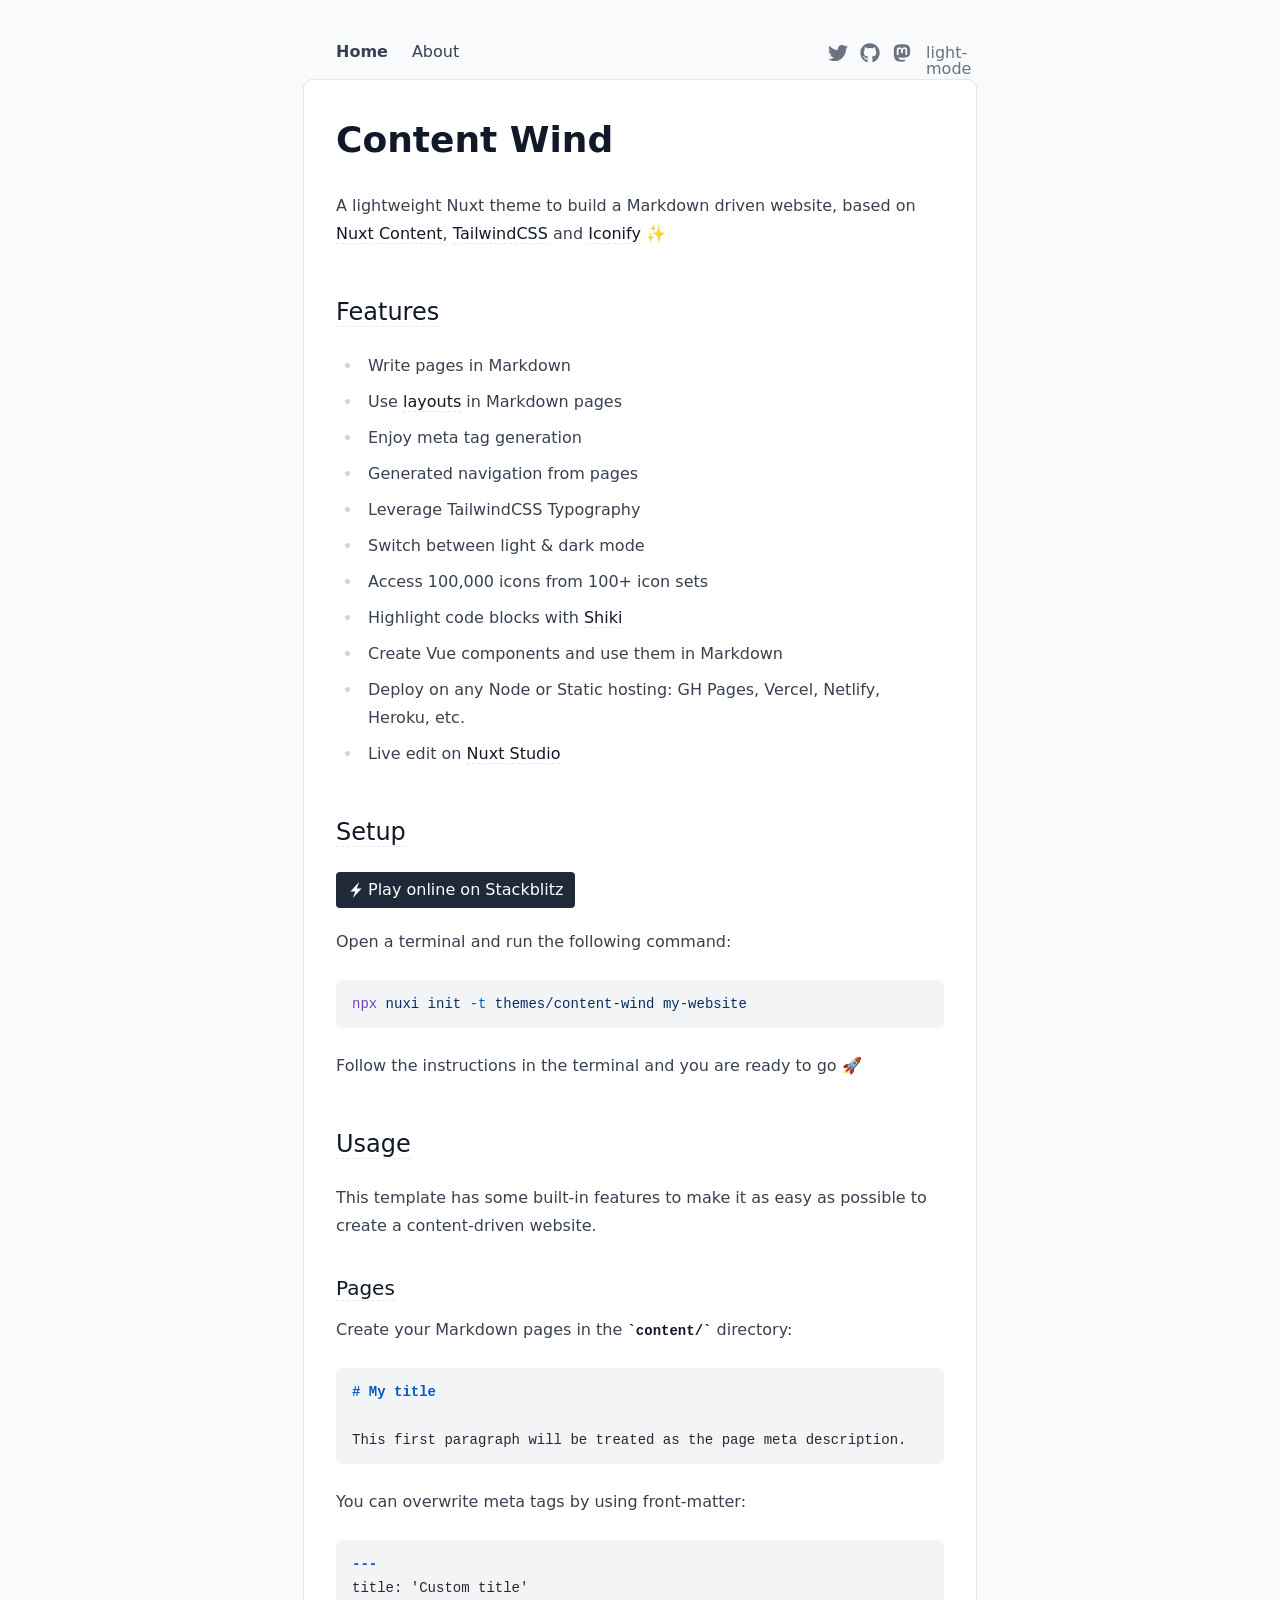
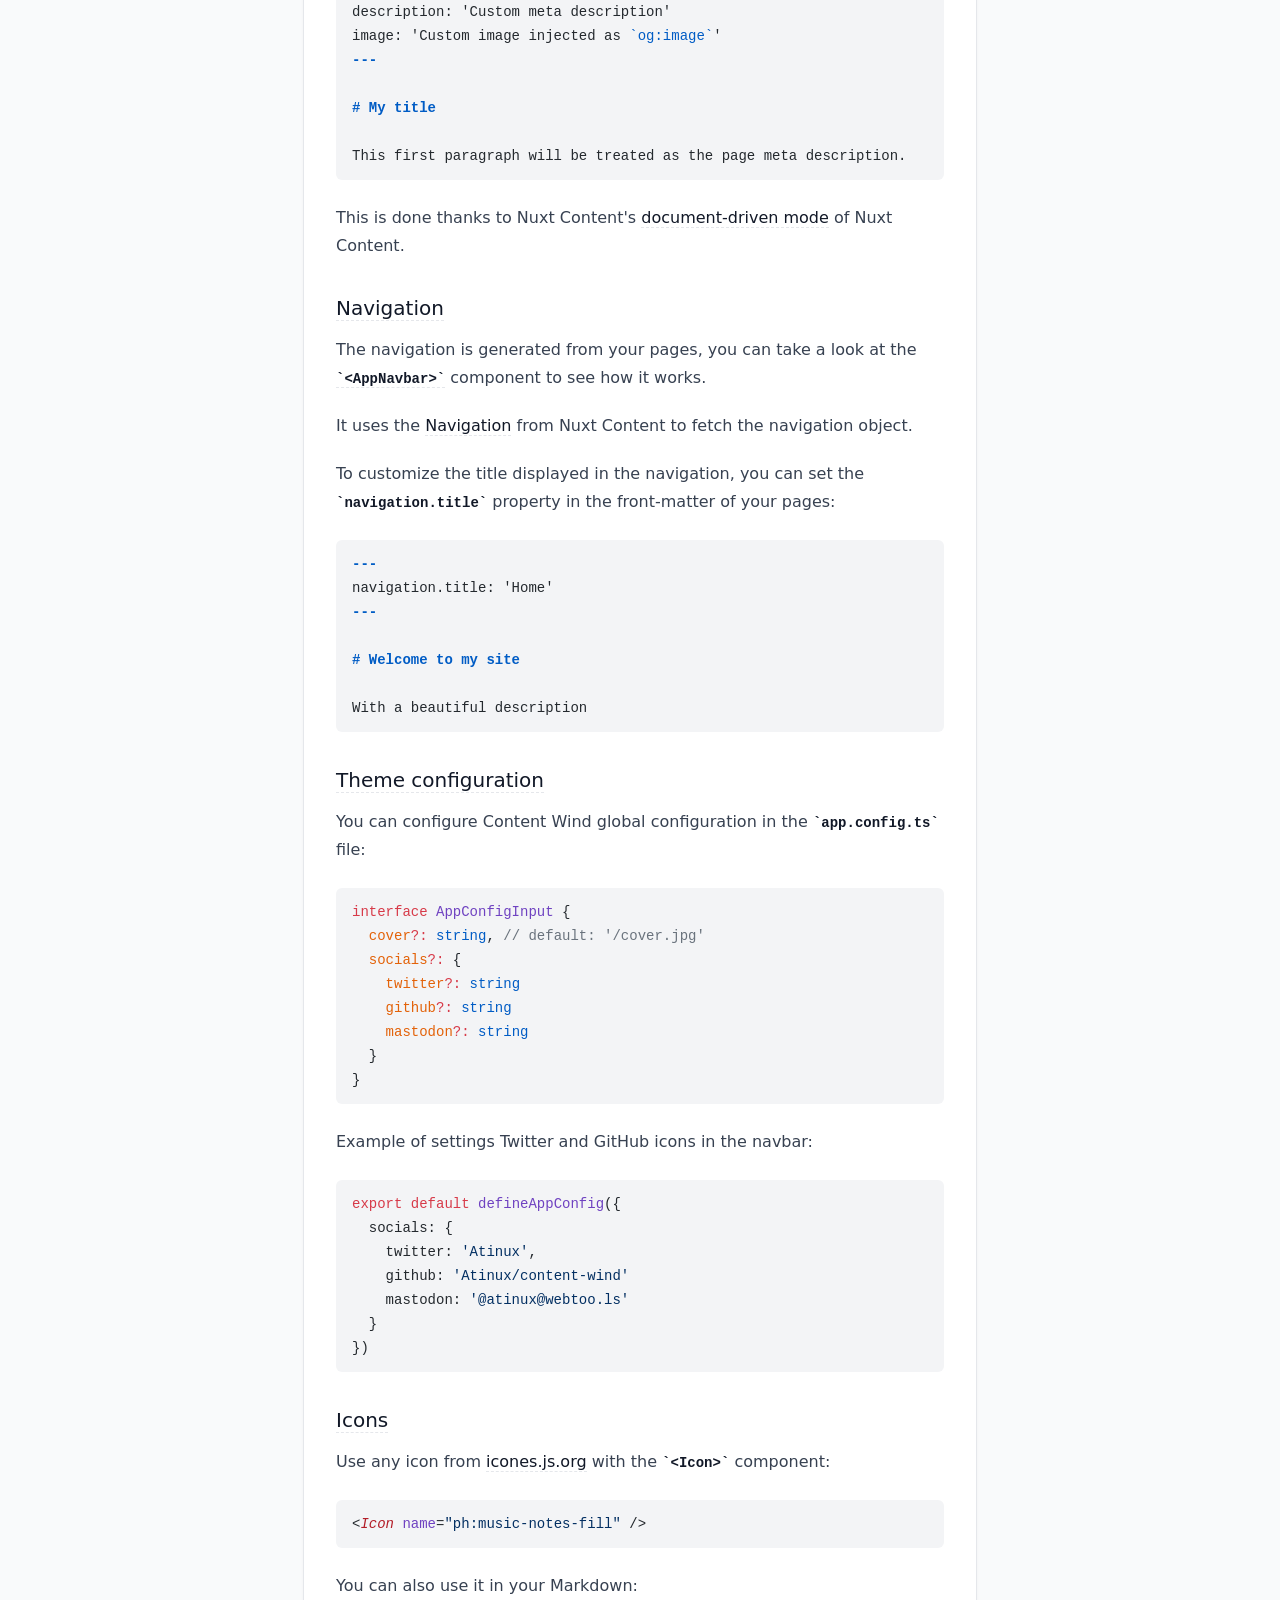
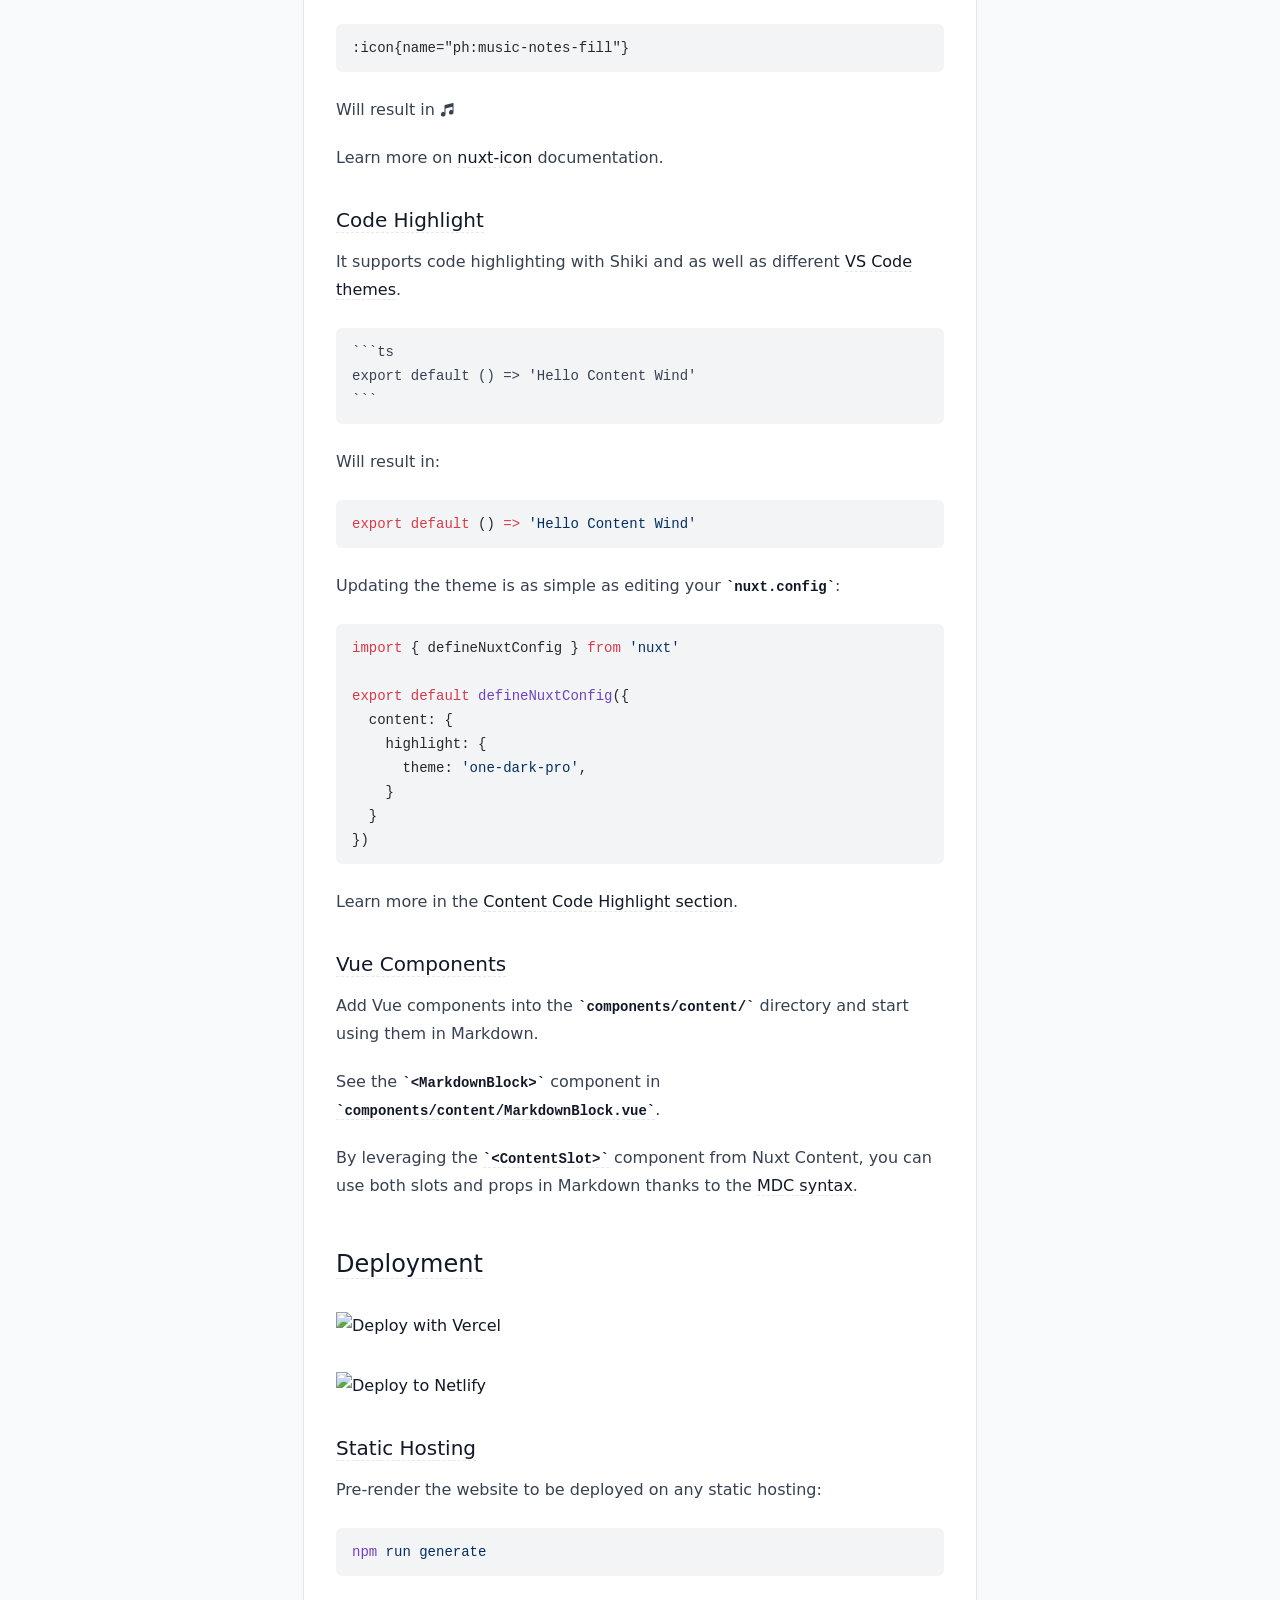
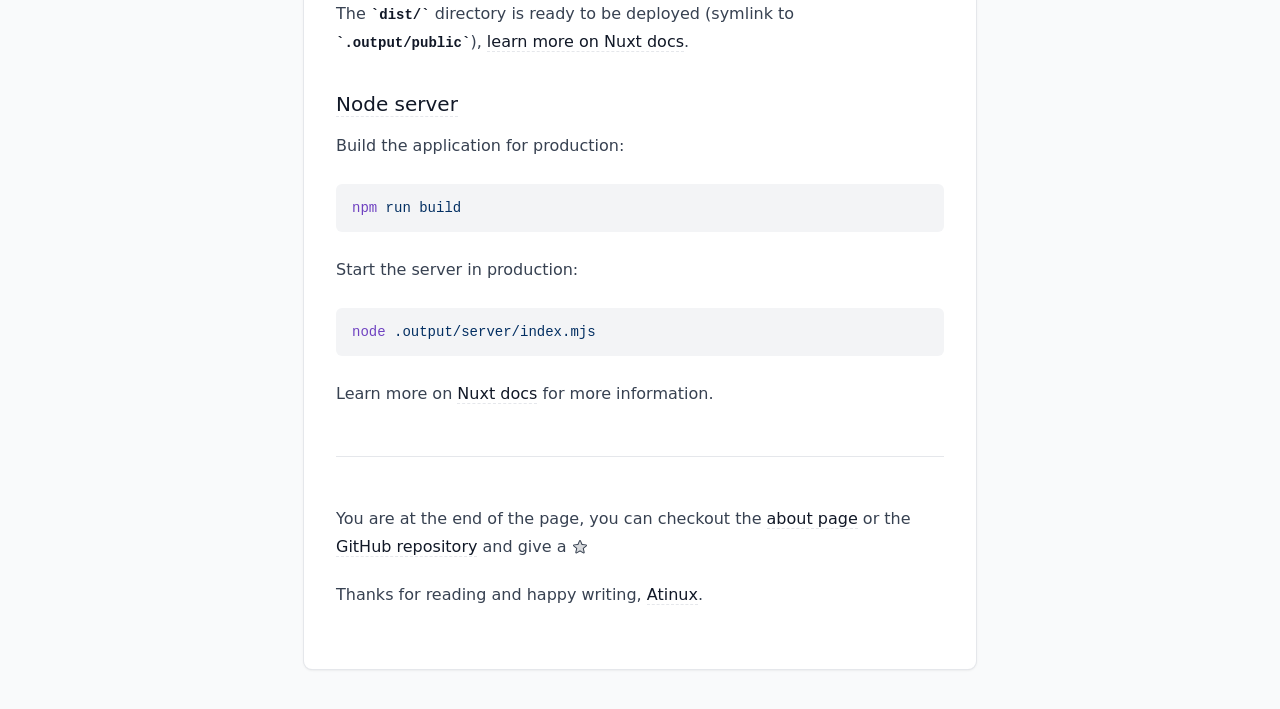
==== index.html @ 9d3bb72e "Deploying to gh-pages from @ PauloWosniak/typescript-trails@edf838ec49e6a29bf4de3170db92979d55f200c9" ====
<!DOCTYPE html><html  lang="en" data-capo=""><head><meta charset="utf-8">
<meta name="viewport" content="width=device-width, initial-scale=1">
<title>Content Wind</title>
<style>*,::backdrop,:after,:before{--tw-border-spacing-x:0;--tw-border-spacing-y:0;--tw-translate-x:0;--tw-translate-y:0;--tw-rotate:0;--tw-skew-x:0;--tw-skew-y:0;--tw-scale-x:1;--tw-scale-y:1;--tw-pan-x: ;--tw-pan-y: ;--tw-pinch-zoom: ;--tw-scroll-snap-strictness:proximity;--tw-gradient-from-position: ;--tw-gradient-via-position: ;--tw-gradient-to-position: ;--tw-ordinal: ;--tw-slashed-zero: ;--tw-numeric-figure: ;--tw-numeric-spacing: ;--tw-numeric-fraction: ;--tw-ring-inset: ;--tw-ring-offset-width:0px;--tw-ring-offset-color:#fff;--tw-ring-color:#3b82f680;--tw-ring-offset-shadow:0 0 #0000;--tw-ring-shadow:0 0 #0000;--tw-shadow:0 0 #0000;--tw-shadow-colored:0 0 #0000;--tw-blur: ;--tw-brightness: ;--tw-contrast: ;--tw-grayscale: ;--tw-hue-rotate: ;--tw-invert: ;--tw-saturate: ;--tw-sepia: ;--tw-drop-shadow: ;--tw-backdrop-blur: ;--tw-backdrop-brightness: ;--tw-backdrop-contrast: ;--tw-backdrop-grayscale: ;--tw-backdrop-hue-rotate: ;--tw-backdrop-invert: ;--tw-backdrop-opacity: ;--tw-backdrop-saturate: ;--tw-backdrop-sepia: ;--tw-contain-size: ;--tw-contain-layout: ;--tw-contain-paint: ;--tw-contain-style: }/*! tailwindcss v3.4.16 | MIT License | https://tailwindcss.com*/*,:after,:before{border:0 solid #e5e7eb;box-sizing:border-box}:after,:before{--tw-content:""}:host,html{line-height:1.5;-webkit-text-size-adjust:100%;font-family:ui-sans-serif,system-ui,sans-serif,Apple Color Emoji,Segoe UI Emoji,Segoe UI Symbol,Noto Color Emoji;font-feature-settings:normal;font-variation-settings:normal;tab-size:4;-webkit-tap-highlight-color:transparent}body{line-height:inherit;margin:0}hr{border-top-width:1px;color:inherit;height:0}abbr:where([title]){-webkit-text-decoration:underline dotted;text-decoration:underline dotted}h1,h2,h3,h4,h5,h6{font-size:inherit;font-weight:inherit}a{color:inherit;text-decoration:inherit}b,strong{font-weight:bolder}code,kbd,pre,samp{font-family:ui-monospace,SFMono-Regular,Menlo,Monaco,Consolas,Liberation Mono,Courier New,monospace;font-feature-settings:normal;font-size:1em;font-variation-settings:normal}small{font-size:80%}sub,sup{font-size:75%;line-height:0;position:relative;vertical-align:initial}sub{bottom:-.25em}sup{top:-.5em}table{border-collapse:collapse;border-color:inherit;text-indent:0}button,input,optgroup,select,textarea{color:inherit;font-family:inherit;font-feature-settings:inherit;font-size:100%;font-variation-settings:inherit;font-weight:inherit;letter-spacing:inherit;line-height:inherit;margin:0;padding:0}button,select{text-transform:none}button,input:where([type=button]),input:where([type=reset]),input:where([type=submit]){-webkit-appearance:button;background-color:initial;background-image:none}:-moz-focusring{outline:auto}:-moz-ui-invalid{box-shadow:none}progress{vertical-align:initial}::-webkit-inner-spin-button,::-webkit-outer-spin-button{height:auto}[type=search]{-webkit-appearance:textfield;outline-offset:-2px}::-webkit-search-decoration{-webkit-appearance:none}::-webkit-file-upload-button{-webkit-appearance:button;font:inherit}summary{display:list-item}blockquote,dd,dl,figure,h1,h2,h3,h4,h5,h6,hr,p,pre{margin:0}fieldset{margin:0}fieldset,legend{padding:0}menu,ol,ul{list-style:none;margin:0;padding:0}dialog{padding:0}textarea{resize:vertical}input::placeholder,textarea::placeholder{color:#9ca3af;opacity:1}[role=button],button{cursor:pointer}:disabled{cursor:default}audio,canvas,embed,iframe,img,object,svg,video{display:block;vertical-align:middle}img,video{height:auto;max-width:100%}[hidden]:where(:not([hidden=until-found])){display:none}.prose{color:var(--tw-prose-body);max-width:65ch}.prose :where(p):not(:where([class~=not-prose],[class~=not-prose] *)){margin-bottom:1.25em;margin-top:1.25em}.prose :where([class~=lead]):not(:where([class~=not-prose],[class~=not-prose] *)){color:var(--tw-prose-lead);font-size:1.25em;line-height:1.6;margin-bottom:1.2em;margin-top:1.2em}.prose :where(a):not(:where([class~=not-prose],[class~=not-prose] *)){color:var(--tw-prose-links);font-weight:500;text-decoration:underline}.prose :where(strong):not(:where([class~=not-prose],[class~=not-prose] *)){color:var(--tw-prose-bold);font-weight:600}.prose :where(a strong):not(:where([class~=not-prose],[class~=not-prose] *)){color:inherit}.prose :where(blockquote strong):not(:where([class~=not-prose],[class~=not-prose] *)){color:inherit}.prose :where(thead th strong):not(:where([class~=not-prose],[class~=not-prose] *)){color:inherit}.prose :where(ol):not(:where([class~=not-prose],[class~=not-prose] *)){list-style-type:decimal;margin-bottom:1.25em;margin-top:1.25em;padding-inline-start:1.625em}.prose :where(ol[type=A]):not(:where([class~=not-prose],[class~=not-prose] *)){list-style-type:upper-alpha}.prose :where(ol[type=a]):not(:where([class~=not-prose],[class~=not-prose] *)){list-style-type:lower-alpha}.prose :where(ol[type=A s]):not(:where([class~=not-prose],[class~=not-prose] *)){list-style-type:upper-alpha}.prose :where(ol[type=a s]):not(:where([class~=not-prose],[class~=not-prose] *)){list-style-type:lower-alpha}.prose :where(ol[type=I]):not(:where([class~=not-prose],[class~=not-prose] *)){list-style-type:upper-roman}.prose :where(ol[type=i]):not(:where([class~=not-prose],[class~=not-prose] *)){list-style-type:lower-roman}.prose :where(ol[type=I s]):not(:where([class~=not-prose],[class~=not-prose] *)){list-style-type:upper-roman}.prose :where(ol[type=i s]):not(:where([class~=not-prose],[class~=not-prose] *)){list-style-type:lower-roman}.prose :where(ol[type="1"]):not(:where([class~=not-prose],[class~=not-prose] *)){list-style-type:decimal}.prose :where(ul):not(:where([class~=not-prose],[class~=not-prose] *)){list-style-type:disc;margin-bottom:1.25em;margin-top:1.25em;padding-inline-start:1.625em}.prose :where(ol>li):not(:where([class~=not-prose],[class~=not-prose] *))::marker{color:var(--tw-prose-counters);font-weight:400}.prose :where(ul>li):not(:where([class~=not-prose],[class~=not-prose] *))::marker{color:var(--tw-prose-bullets)}.prose :where(dt):not(:where([class~=not-prose],[class~=not-prose] *)){color:var(--tw-prose-headings);font-weight:600;margin-top:1.25em}.prose :where(hr):not(:where([class~=not-prose],[class~=not-prose] *)){border-color:var(--tw-prose-hr);border-top-width:1px;margin-bottom:3em;margin-top:3em}.prose :where(blockquote):not(:where([class~=not-prose],[class~=not-prose] *)){border-inline-start-color:var(--tw-prose-quote-borders);border-inline-start-width:.25rem;color:var(--tw-prose-quotes);font-style:italic;font-weight:500;margin-bottom:1.6em;margin-top:1.6em;padding-inline-start:1em;quotes:"\201C""\201D""\2018""\2019"}.prose :where(blockquote p:first-of-type):not(:where([class~=not-prose],[class~=not-prose] *)):before{content:open-quote}.prose :where(blockquote p:last-of-type):not(:where([class~=not-prose],[class~=not-prose] *)):after{content:close-quote}.prose :where(h1):not(:where([class~=not-prose],[class~=not-prose] *)){color:var(--tw-prose-headings);font-size:2.25em;font-weight:800;line-height:1.1111111;margin-bottom:.8888889em;margin-top:0}.prose :where(h1 strong):not(:where([class~=not-prose],[class~=not-prose] *)){color:inherit;font-weight:900}.prose :where(h2):not(:where([class~=not-prose],[class~=not-prose] *)){color:var(--tw-prose-headings);font-size:1.5em;font-weight:700;line-height:1.3333333;margin-bottom:1em;margin-top:2em}.prose :where(h2 strong):not(:where([class~=not-prose],[class~=not-prose] *)){color:inherit;font-weight:800}.prose :where(h3):not(:where([class~=not-prose],[class~=not-prose] *)){color:var(--tw-prose-headings);font-size:1.25em;font-weight:600;line-height:1.6;margin-bottom:.6em;margin-top:1.6em}.prose :where(h3 strong):not(:where([class~=not-prose],[class~=not-prose] *)){color:inherit;font-weight:700}.prose :where(h4):not(:where([class~=not-prose],[class~=not-prose] *)){color:var(--tw-prose-headings);font-weight:600;line-height:1.5;margin-bottom:.5em;margin-top:1.5em}.prose :where(h4 strong):not(:where([class~=not-prose],[class~=not-prose] *)){color:inherit;font-weight:700}.prose :where(img):not(:where([class~=not-prose],[class~=not-prose] *)){margin-bottom:2em;margin-top:2em}.prose :where(picture):not(:where([class~=not-prose],[class~=not-prose] *)){display:block;margin-bottom:2em;margin-top:2em}.prose :where(video):not(:where([class~=not-prose],[class~=not-prose] *)){margin-bottom:2em;margin-top:2em}.prose :where(kbd):not(:where([class~=not-prose],[class~=not-prose] *)){border-radius:.3125rem;box-shadow:0 0 0 1px rgb(var(--tw-prose-kbd-shadows)/10%),0 3px 0 rgb(var(--tw-prose-kbd-shadows)/10%);color:var(--tw-prose-kbd);font-family:inherit;font-size:.875em;font-weight:500;padding-inline-end:.375em;padding-bottom:.1875em;padding-top:.1875em;padding-inline-start:.375em}.prose :where(code):not(:where([class~=not-prose],[class~=not-prose] *)){color:var(--tw-prose-code);font-size:.875em;font-weight:600}.prose :where(code):not(:where([class~=not-prose],[class~=not-prose] *)):before{content:"`"}.prose :where(code):not(:where([class~=not-prose],[class~=not-prose] *)):after{content:"`"}.prose :where(a code):not(:where([class~=not-prose],[class~=not-prose] *)){color:inherit}.prose :where(h1 code):not(:where([class~=not-prose],[class~=not-prose] *)){color:inherit}.prose :where(h2 code):not(:where([class~=not-prose],[class~=not-prose] *)){color:inherit;font-size:.875em}.prose :where(h3 code):not(:where([class~=not-prose],[class~=not-prose] *)){color:inherit;font-size:.9em}.prose :where(h4 code):not(:where([class~=not-prose],[class~=not-prose] *)){color:inherit}.prose :where(blockquote code):not(:where([class~=not-prose],[class~=not-prose] *)){color:inherit}.prose :where(thead th code):not(:where([class~=not-prose],[class~=not-prose] *)){color:inherit}.prose :where(pre):not(:where([class~=not-prose],[class~=not-prose] *)){background-color:var(--tw-prose-pre-bg);border-radius:.375rem;color:var(--tw-prose-pre-code);font-size:.875em;font-weight:400;line-height:1.7142857;margin-bottom:1.7142857em;margin-top:1.7142857em;overflow-x:auto;padding-inline-end:1.1428571em;padding-bottom:.8571429em;padding-top:.8571429em;padding-inline-start:1.1428571em}.prose :where(pre code):not(:where([class~=not-prose],[class~=not-prose] *)){background-color:initial;border-radius:0;border-width:0;color:inherit;font-family:inherit;font-size:inherit;font-weight:inherit;line-height:inherit;padding:0}.prose :where(pre code):not(:where([class~=not-prose],[class~=not-prose] *)):before{content:none}.prose :where(pre code):not(:where([class~=not-prose],[class~=not-prose] *)):after{content:none}.prose :where(table):not(:where([class~=not-prose],[class~=not-prose] *)){font-size:.875em;line-height:1.7142857;margin-bottom:2em;margin-top:2em;table-layout:auto;width:100%}.prose :where(thead):not(:where([class~=not-prose],[class~=not-prose] *)){border-bottom-color:var(--tw-prose-th-borders);border-bottom-width:1px}.prose :where(thead th):not(:where([class~=not-prose],[class~=not-prose] *)){color:var(--tw-prose-headings);font-weight:600;padding-inline-end:.5714286em;padding-bottom:.5714286em;padding-inline-start:.5714286em;vertical-align:bottom}.prose :where(tbody tr):not(:where([class~=not-prose],[class~=not-prose] *)){border-bottom-color:var(--tw-prose-td-borders);border-bottom-width:1px}.prose :where(tbody tr:last-child):not(:where([class~=not-prose],[class~=not-prose] *)){border-bottom-width:0}.prose :where(tbody td):not(:where([class~=not-prose],[class~=not-prose] *)){vertical-align:initial}.prose :where(tfoot):not(:where([class~=not-prose],[class~=not-prose] *)){border-top-color:var(--tw-prose-th-borders);border-top-width:1px}.prose :where(tfoot td):not(:where([class~=not-prose],[class~=not-prose] *)){vertical-align:top}.prose :where(th,td):not(:where([class~=not-prose],[class~=not-prose] *)){text-align:start}.prose :where(figure>*):not(:where([class~=not-prose],[class~=not-prose] *)){margin-bottom:0;margin-top:0}.prose :where(figcaption):not(:where([class~=not-prose],[class~=not-prose] *)){color:var(--tw-prose-captions);font-size:.875em;line-height:1.4285714;margin-top:.8571429em}.prose{--tw-prose-body:#374151;--tw-prose-headings:#111827;--tw-prose-lead:#4b5563;--tw-prose-links:#111827;--tw-prose-bold:#111827;--tw-prose-counters:#6b7280;--tw-prose-bullets:#d1d5db;--tw-prose-hr:#e5e7eb;--tw-prose-quotes:#111827;--tw-prose-quote-borders:#e5e7eb;--tw-prose-captions:#6b7280;--tw-prose-kbd:#111827;--tw-prose-kbd-shadows:17 24 39;--tw-prose-code:#111827;--tw-prose-pre-code:#e5e7eb;--tw-prose-pre-bg:#1f2937;--tw-prose-th-borders:#d1d5db;--tw-prose-td-borders:#e5e7eb;--tw-prose-invert-body:#d1d5db;--tw-prose-invert-headings:#fff;--tw-prose-invert-lead:#9ca3af;--tw-prose-invert-links:#fff;--tw-prose-invert-bold:#fff;--tw-prose-invert-counters:#9ca3af;--tw-prose-invert-bullets:#4b5563;--tw-prose-invert-hr:#374151;--tw-prose-invert-quotes:#f3f4f6;--tw-prose-invert-quote-borders:#374151;--tw-prose-invert-captions:#9ca3af;--tw-prose-invert-kbd:#fff;--tw-prose-invert-kbd-shadows:255 255 255;--tw-prose-invert-code:#fff;--tw-prose-invert-pre-code:#d1d5db;--tw-prose-invert-pre-bg:#00000080;--tw-prose-invert-th-borders:#4b5563;--tw-prose-invert-td-borders:#374151;font-size:1rem;line-height:1.75}.prose :where(picture>img):not(:where([class~=not-prose],[class~=not-prose] *)){margin-bottom:0;margin-top:0}.prose :where(li):not(:where([class~=not-prose],[class~=not-prose] *)){margin-bottom:.5em;margin-top:.5em}.prose :where(ol>li):not(:where([class~=not-prose],[class~=not-prose] *)){padding-inline-start:.375em}.prose :where(ul>li):not(:where([class~=not-prose],[class~=not-prose] *)){padding-inline-start:.375em}.prose :where(.prose>ul>li p):not(:where([class~=not-prose],[class~=not-prose] *)){margin-bottom:.75em;margin-top:.75em}.prose :where(.prose>ul>li>p:first-child):not(:where([class~=not-prose],[class~=not-prose] *)){margin-top:1.25em}.prose :where(.prose>ul>li>p:last-child):not(:where([class~=not-prose],[class~=not-prose] *)){margin-bottom:1.25em}.prose :where(.prose>ol>li>p:first-child):not(:where([class~=not-prose],[class~=not-prose] *)){margin-top:1.25em}.prose :where(.prose>ol>li>p:last-child):not(:where([class~=not-prose],[class~=not-prose] *)){margin-bottom:1.25em}.prose :where(ul ul,ul ol,ol ul,ol ol):not(:where([class~=not-prose],[class~=not-prose] *)){margin-bottom:.75em;margin-top:.75em}.prose :where(dl):not(:where([class~=not-prose],[class~=not-prose] *)){margin-bottom:1.25em;margin-top:1.25em}.prose :where(dd):not(:where([class~=not-prose],[class~=not-prose] *)){margin-top:.5em;padding-inline-start:1.625em}.prose :where(hr+*):not(:where([class~=not-prose],[class~=not-prose] *)){margin-top:0}.prose :where(h2+*):not(:where([class~=not-prose],[class~=not-prose] *)){margin-top:0}.prose :where(h3+*):not(:where([class~=not-prose],[class~=not-prose] *)){margin-top:0}.prose :where(h4+*):not(:where([class~=not-prose],[class~=not-prose] *)){margin-top:0}.prose :where(thead th:first-child):not(:where([class~=not-prose],[class~=not-prose] *)){padding-inline-start:0}.prose :where(thead th:last-child):not(:where([class~=not-prose],[class~=not-prose] *)){padding-inline-end:0}.prose :where(tbody td,tfoot td):not(:where([class~=not-prose],[class~=not-prose] *)){padding-inline-end:.5714286em;padding-bottom:.5714286em;padding-top:.5714286em;padding-inline-start:.5714286em}.prose :where(tbody td:first-child,tfoot td:first-child):not(:where([class~=not-prose],[class~=not-prose] *)){padding-inline-start:0}.prose :where(tbody td:last-child,tfoot td:last-child):not(:where([class~=not-prose],[class~=not-prose] *)){padding-inline-end:0}.prose :where(figure):not(:where([class~=not-prose],[class~=not-prose] *)){margin-bottom:2em;margin-top:2em}.prose :where(.prose>:first-child):not(:where([class~=not-prose],[class~=not-prose] *)){margin-top:0}.prose :where(.prose>:last-child):not(:where([class~=not-prose],[class~=not-prose] *)){margin-bottom:0}.sr-only{height:1px;margin:-1px;overflow:hidden;padding:0;position:absolute;width:1px;clip:rect(0,0,0,0);border-width:0;white-space:nowrap}.static{position:static}.m-auto{margin:auto}.mx-auto{margin-left:auto;margin-right:auto}.mr-6{margin-right:1.5rem}.block{display:block}.inline-block{display:inline-block}.flex{display:flex}.inline-flex{display:inline-flex}.h-4{height:1rem}.h-5{height:1.25rem}.w-4{width:1rem}.w-5{width:1.25rem}.max-w-2xl{max-width:42rem}.max-w-full{max-width:100%}.max-w-none{max-width:none}.items-center{align-items:center}.justify-between{justify-content:space-between}.gap-1{gap:.25rem}.space-x-3>:not([hidden])~:not([hidden]){--tw-space-x-reverse:0;margin-left:calc(.75rem*(1 - var(--tw-space-x-reverse)));margin-right:calc(.75rem*var(--tw-space-x-reverse))}.overflow-x-auto{overflow-x:auto}.rounded{border-radius:.25rem}.bg-gray-50{--tw-bg-opacity:1;background-color:rgb(249 250 251/var(--tw-bg-opacity,1))}.bg-gray-800{--tw-bg-opacity:1;background-color:rgb(31 41 55/var(--tw-bg-opacity,1))}.bg-white{--tw-bg-opacity:1;background-color:rgb(255 255 255/var(--tw-bg-opacity,1))}.px-3{padding-left:.75rem;padding-right:.75rem}.px-4{padding-left:1rem;padding-right:1rem}.py-1{padding-bottom:.25rem;padding-top:.25rem}.py-10{padding-bottom:2.5rem;padding-top:2.5rem}.py-4{padding-bottom:1rem;padding-top:1rem}.text-2xl{font-size:1.5rem;line-height:2rem}.font-bold{font-weight:700}.text-black{--tw-text-opacity:1;color:rgb(0 0 0/var(--tw-text-opacity,1))}.text-gray-500{--tw-text-opacity:1;color:rgb(107 114 128/var(--tw-text-opacity,1))}.text-gray-700{--tw-text-opacity:1;color:rgb(55 65 81/var(--tw-text-opacity,1))}.text-white{--tw-text-opacity:1;color:rgb(255 255 255/var(--tw-text-opacity,1))}.no-underline{text-decoration-line:none}.ring-1{--tw-ring-offset-shadow:var(--tw-ring-inset) 0 0 0 var(--tw-ring-offset-width) var(--tw-ring-offset-color);--tw-ring-shadow:var(--tw-ring-inset) 0 0 0 calc(1px + var(--tw-ring-offset-width)) var(--tw-ring-color);box-shadow:var(--tw-ring-offset-shadow),var(--tw-ring-shadow),var(--tw-shadow,0 0 #0000)}.ring-gray-200{--tw-ring-opacity:1;--tw-ring-color:rgb(229 231 235/var(--tw-ring-opacity,1))}.transition{transition-duration:.15s;transition-property:color,background-color,border-color,text-decoration-color,fill,stroke,opacity,box-shadow,transform,filter,-webkit-backdrop-filter;transition-property:color,background-color,border-color,text-decoration-color,fill,stroke,opacity,box-shadow,transform,filter,backdrop-filter;transition-property:color,background-color,border-color,text-decoration-color,fill,stroke,opacity,box-shadow,transform,filter,backdrop-filter,-webkit-backdrop-filter;transition-timing-function:cubic-bezier(.4,0,.2,1)}.dark\:prose-invert:is(.dark *){--tw-prose-body:var(--tw-prose-invert-body);--tw-prose-headings:var(--tw-prose-invert-headings);--tw-prose-lead:var(--tw-prose-invert-lead);--tw-prose-links:var(--tw-prose-invert-links);--tw-prose-bold:var(--tw-prose-invert-bold);--tw-prose-counters:var(--tw-prose-invert-counters);--tw-prose-bullets:var(--tw-prose-invert-bullets);--tw-prose-hr:var(--tw-prose-invert-hr);--tw-prose-quotes:var(--tw-prose-invert-quotes);--tw-prose-quote-borders:var(--tw-prose-invert-quote-borders);--tw-prose-captions:var(--tw-prose-invert-captions);--tw-prose-kbd:var(--tw-prose-invert-kbd);--tw-prose-kbd-shadows:var(--tw-prose-invert-kbd-shadows);--tw-prose-code:var(--tw-prose-invert-code);--tw-prose-pre-code:var(--tw-prose-invert-pre-code);--tw-prose-pre-bg:var(--tw-prose-invert-pre-bg);--tw-prose-th-borders:var(--tw-prose-invert-th-borders);--tw-prose-td-borders:var(--tw-prose-invert-td-borders)}.hover\:text-gray-700:hover{--tw-text-opacity:1;color:rgb(55 65 81/var(--tw-text-opacity,1))}.prose-a\:border-b :is(:where(a):not(:where([class~=not-prose],[class~=not-prose] *))){border-bottom-width:1px}.prose-a\:border-dashed :is(:where(a):not(:where([class~=not-prose],[class~=not-prose] *))){border-style:dashed}.prose-a\:font-normal :is(:where(a):not(:where([class~=not-prose],[class~=not-prose] *))){font-weight:400}.prose-a\:no-underline :is(:where(a):not(:where([class~=not-prose],[class~=not-prose] *))){text-decoration-line:none}.hover\:prose-a\:border-solid :is(:where(a):not(:where([class~=not-prose],[class~=not-prose] *))):hover{border-style:solid}.hover\:prose-a\:border-primary-400 :is(:where(a):not(:where([class~=not-prose],[class~=not-prose] *))):hover{--tw-border-opacity:1;border-color:rgb(52 211 153/var(--tw-border-opacity,1))}.hover\:prose-a\:text-primary-400 :is(:where(a):not(:where([class~=not-prose],[class~=not-prose] *))):hover{--tw-text-opacity:1;color:rgb(52 211 153/var(--tw-text-opacity,1))}.prose-pre\:bg-gray-100 :is(:where(pre):not(:where([class~=not-prose],[class~=not-prose] *))){--tw-bg-opacity:1;background-color:rgb(243 244 246/var(--tw-bg-opacity,1))}.dark\:bg-gray-200:is(.dark *){--tw-bg-opacity:1;background-color:rgb(229 231 235/var(--tw-bg-opacity,1))}.dark\:bg-gray-800:is(.dark *){--tw-bg-opacity:1;background-color:rgb(31 41 55/var(--tw-bg-opacity,1))}.dark\:bg-gray-900:is(.dark *){--tw-bg-opacity:1;background-color:rgb(17 24 39/var(--tw-bg-opacity,1))}.dark\:text-gray-100:is(.dark *){--tw-text-opacity:1;color:rgb(243 244 246/var(--tw-text-opacity,1))}.dark\:text-gray-200:is(.dark *){--tw-text-opacity:1;color:rgb(229 231 235/var(--tw-text-opacity,1))}.dark\:text-gray-300:is(.dark *){--tw-text-opacity:1;color:rgb(209 213 219/var(--tw-text-opacity,1))}.dark\:text-gray-950:is(.dark *){--tw-text-opacity:1;color:rgb(3 7 18/var(--tw-text-opacity,1))}.dark\:ring-gray-700:is(.dark *){--tw-ring-opacity:1;--tw-ring-color:rgb(55 65 81/var(--tw-ring-opacity,1))}.dark\:hover\:text-gray-300:hover:is(.dark *){--tw-text-opacity:1;color:rgb(209 213 219/var(--tw-text-opacity,1))}.dark\:prose-pre\:bg-gray-900 :is(:where(pre):not(:where([class~=not-prose],[class~=not-prose] *))):is(.dark *){--tw-bg-opacity:1;background-color:rgb(17 24 39/var(--tw-bg-opacity,1))}@media (min-width:640px){.sm\:rounded{border-radius:.25rem}.sm\:rounded-lg{border-radius:.5rem}.sm\:px-8{padding-left:2rem;padding-right:2rem}.sm\:pb-10{padding-bottom:2.5rem}.sm\:pt-6{padding-top:1.5rem}.sm\:shadow{--tw-shadow:0 1px 3px 0 #0000001a,0 1px 2px -1px #0000001a;--tw-shadow-colored:0 1px 3px 0 var(--tw-shadow-color),0 1px 2px -1px var(--tw-shadow-color);box-shadow:var(--tw-ring-offset-shadow,0 0 #0000),var(--tw-ring-shadow,0 0 #0000),var(--tw-shadow)}}</style>
<style>.icon[data-v-1f2554fa]{display:inline-block;vertical-align:middle}</style>
<style>body{--tw-bg-opacity:1;background-color:rgb(249 250 251/var(--tw-bg-opacity,1));--tw-text-opacity:1;color:rgb(0 0 0/var(--tw-text-opacity,1))}body:is(.dark *){--tw-bg-opacity:1;background-color:rgb(17 24 39/var(--tw-bg-opacity,1));--tw-text-opacity:1;color:rgb(255 255 255/var(--tw-text-opacity,1))}</style>
<style>pre code .line{display:block;min-height:1rem}</style>
<link rel="stylesheet" href="/_nuxt/entry.D2n1ipjh.css" crossorigin>
<link rel="stylesheet" href="/_nuxt/ProsePre.B_fgAJq0.css" crossorigin>
<link rel="preload" as="fetch" crossorigin="anonymous" href="/_payload.json?23ba1a63-abbd-467a-81b6-bec11f86594b">
<link rel="modulepreload" as="script" crossorigin href="/_nuxt/BLuvnFiN.js">
<link rel="modulepreload" as="script" crossorigin href="/_nuxt/CYeh1Jil.js">
<link rel="modulepreload" as="script" crossorigin href="/_nuxt/BgpSq3LT.js">
<link rel="modulepreload" as="script" crossorigin href="/_nuxt/D7KU7LfH.js">
<link rel="modulepreload" as="script" crossorigin href="/_nuxt/DkpNDzMw.js">
<link rel="modulepreload" as="script" crossorigin href="/_nuxt/CxYJgpPD.js">
<link rel="modulepreload" as="script" crossorigin href="/_nuxt/BQpKq0he.js">
<link rel="modulepreload" as="script" crossorigin href="/_nuxt/IeWFN2EG.js">
<link rel="modulepreload" as="script" crossorigin href="/_nuxt/BXAPg_PM.js">
<link rel="modulepreload" as="script" crossorigin href="/_nuxt/N_DdasMk.js">
<link rel="modulepreload" as="script" crossorigin href="/_nuxt/C3MN5_xE.js">
<link rel="modulepreload" as="script" crossorigin href="/_nuxt/Ci-73x5v.js">
<link rel="modulepreload" as="script" crossorigin href="/_nuxt/DroSXEgp.js">
<link rel="modulepreload" as="script" crossorigin href="/_nuxt/BItcrAyk.js">
<link rel="modulepreload" as="script" crossorigin href="/_nuxt/BbJspbIz.js">
<link rel="modulepreload" as="script" crossorigin href="/_nuxt/QWO04ya6.js">
<link rel="modulepreload" as="script" crossorigin href="/_nuxt/DxOPojBY.js">
<link rel="modulepreload" as="script" crossorigin href="/_nuxt/liXZmaDm.js">
<link rel="modulepreload" as="script" crossorigin href="/_nuxt/DmpWdM1q.js">
<link rel="modulepreload" as="script" crossorigin href="/_nuxt/09hkgv5S.js">
<link rel="modulepreload" as="script" crossorigin href="/_nuxt/CMH02mik.js">
<link rel="modulepreload" as="script" crossorigin href="/_nuxt/DGMnFmCH.js">
<link rel="modulepreload" as="script" crossorigin href="/_nuxt/B-JlH7IS.js">
<link rel="modulepreload" as="script" crossorigin href="/_nuxt/Dor7vM0M.js">
<link rel="modulepreload" as="script" crossorigin href="/_nuxt/BKFTCplC.js">
<link rel="modulepreload" as="script" crossorigin href="/_nuxt/ByCS4dcb.js">
<link rel="prefetch" as="script" crossorigin href="/_nuxt/g4eaBSU7.js">
<link rel="prefetch" as="script" crossorigin href="/_nuxt/Bcy4H9Zz.js">
<link rel="prefetch" as="style" crossorigin href="/_nuxt/useStudio.BbFIQOKC.css">
<link rel="prefetch" as="script" crossorigin href="/_nuxt/CuWqegjo.js">
<link rel="prefetch" as="script" crossorigin href="/_nuxt/BPB63zTB.js">
<link rel="prefetch" as="script" crossorigin href="/_nuxt/CqtJ7Ne4.js">
<meta content="/cover.jpg" property="og:image">
<meta name="twitter:card" content="summary_large_image">
<meta property="og:title" content="Content Wind">
<meta name="description" content="A lightweight Nuxt theme to build a Markdown driven website, based on Nuxt Content, TailwindCSS and Iconify ✨">
<meta property="og:description" content="A lightweight Nuxt theme to build a Markdown driven website, based on Nuxt Content, TailwindCSS and Iconify ✨">
<script type="module" src="/_nuxt/BLuvnFiN.js" crossorigin></script><script>"use strict";(()=>{const t=window,e=document.documentElement,c=["dark","light"],n=getStorageValue("localStorage","nuxt-color-mode")||"system";let i=n==="system"?u():n;const r=e.getAttribute("data-color-mode-forced");r&&(i=r),l(i),t["__NUXT_COLOR_MODE__"]={preference:n,value:i,getColorScheme:u,addColorScheme:l,removeColorScheme:d};function l(o){const s=""+o+"",a="";e.classList?e.classList.add(s):e.className+=" "+s,a&&e.setAttribute("data-"+a,o)}function d(o){const s=""+o+"",a="";e.classList?e.classList.remove(s):e.className=e.className.replace(new RegExp(s,"g"),""),a&&e.removeAttribute("data-"+a)}function f(o){return t.matchMedia("(prefers-color-scheme"+o+")")}function u(){if(t.matchMedia&&f("").media!=="not all"){for(const o of c)if(f(":"+o).matches)return o}return"light"}})();function getStorageValue(t,e){switch(t){case"localStorage":return window.localStorage.getItem(e);case"sessionStorage":return window.sessionStorage.getItem(e);case"cookie":return getCookie(e);default:return null}}function getCookie(t){const c=("; "+window.document.cookie).split("; "+t+"=");if(c.length===2)return c.pop()?.split(";").shift()}</script></head><body><div id="__nuxt"><div class="sm:pt-6 sm:pb-10"><!----><!----><!----><div class="nuxt-loading-indicator" style="position:fixed;top:0;right:0;left:0;pointer-events:none;width:auto;height:3px;opacity:0;background:repeating-linear-gradient(to right,#00dc82 0%,#34cdfe 50%,#0047e1 100%);background-size:Infinity% auto;transform:scaleX(0%);transform-origin:left;transition:transform 0.1s, height 0.4s, opacity 0.4s;z-index:999999;"></div><div class="flex justify-between max-w-2xl px-4 py-4 mx-auto sm:px-8"><div class="text-gray-700 dark:text-gray-200"><!--[--><a aria-current="page" href="/" class="font-bold router-link-exact-active mr-6">Home</a><a href="/about" class="mr-6">About</a><!--]--></div><div class="space-x-3 transition text-gray-500"><a href="https://twitter.com/Atinux" title="Twitter" class="dark:text-gray-100 hover:text-gray-700 dark:hover:text-gray-300"><svg xmlns="http://www.w3.org/2000/svg" xmlns:xlink="http://www.w3.org/1999/xlink" aria-hidden="true" role="img" class="icon w-5 h-5" style="" width="1em" height="1em" viewBox="0 0 512 512" data-v-1f2554fa><path fill="currentColor" d="M459.37 151.716c.325 4.548.325 9.097.325 13.645c0 138.72-105.583 298.558-298.558 298.558c-59.452 0-114.68-17.219-161.137-47.106c8.447.974 16.568 1.299 25.34 1.299c49.055 0 94.213-16.568 130.274-44.832c-46.132-.975-84.792-31.188-98.112-72.772c6.498.974 12.995 1.624 19.818 1.624c9.421 0 18.843-1.3 27.614-3.573c-48.081-9.747-84.143-51.98-84.143-102.985v-1.299c13.969 7.797 30.214 12.67 47.431 13.319c-28.264-18.843-46.781-51.005-46.781-87.391c0-19.492 5.197-37.36 14.294-52.954c51.655 63.675 129.3 105.258 216.365 109.807c-1.624-7.797-2.599-15.918-2.599-24.04c0-57.828 46.782-104.934 104.934-104.934c30.213 0 57.502 12.67 76.67 33.137c23.715-4.548 46.456-13.32 66.599-25.34c-7.798 24.366-24.366 44.833-46.132 57.827c21.117-2.273 41.584-8.122 60.426-16.243c-14.292 20.791-32.161 39.308-52.628 54.253"/></svg></a><a href="https://github.com/Atinux/content-wind" title="GitHub" class="dark:text-gray-100 hover:text-gray-700 dark:hover:text-gray-300"><svg xmlns="http://www.w3.org/2000/svg" xmlns:xlink="http://www.w3.org/1999/xlink" aria-hidden="true" role="img" class="icon w-5 h-5" style="" width="1em" height="1em" viewBox="0 0 496 512" data-v-1f2554fa><path fill="currentColor" d="M165.9 397.4c0 2-2.3 3.6-5.2 3.6c-3.3.3-5.6-1.3-5.6-3.6c0-2 2.3-3.6 5.2-3.6c3-.3 5.6 1.3 5.6 3.6m-31.1-4.5c-.7 2 1.3 4.3 4.3 4.9c2.6 1 5.6 0 6.2-2s-1.3-4.3-4.3-5.2c-2.6-.7-5.5.3-6.2 2.3m44.2-1.7c-2.9.7-4.9 2.6-4.6 4.9c.3 2 2.9 3.3 5.9 2.6c2.9-.7 4.9-2.6 4.6-4.6c-.3-1.9-3-3.2-5.9-2.9M244.8 8C106.1 8 0 113.3 0 252c0 110.9 69.8 205.8 169.5 239.2c12.8 2.3 17.3-5.6 17.3-12.1c0-6.2-.3-40.4-.3-61.4c0 0-70 15-84.7-29.8c0 0-11.4-29.1-27.8-36.6c0 0-22.9-15.7 1.6-15.4c0 0 24.9 2 38.6 25.8c21.9 38.6 58.6 27.5 72.9 20.9c2.3-16 8.8-27.1 16-33.7c-55.9-6.2-112.3-14.3-112.3-110.5c0-27.5 7.6-41.3 23.6-58.9c-2.6-6.5-11.1-33.3 2.6-67.9c20.9-6.5 69 27 69 27c20-5.6 41.5-8.5 62.8-8.5s42.8 2.9 62.8 8.5c0 0 48.1-33.6 69-27c13.7 34.7 5.2 61.4 2.6 67.9c16 17.7 25.8 31.5 25.8 58.9c0 96.5-58.9 104.2-114.8 110.5c9.2 7.9 17 22.9 17 46.4c0 33.7-.3 75.4-.3 83.6c0 6.5 4.6 14.4 17.3 12.1C428.2 457.8 496 362.9 496 252C496 113.3 383.5 8 244.8 8M97.2 352.9c-1.3 1-1 3.3.7 5.2c1.6 1.6 3.9 2.3 5.2 1c1.3-1 1-3.3-.7-5.2c-1.6-1.6-3.9-2.3-5.2-1m-10.8-8.1c-.7 1.3.3 2.9 2.3 3.9c1.6 1 3.6.7 4.3-.7c.7-1.3-.3-2.9-2.3-3.9c-2-.6-3.6-.3-4.3.7m32.4 35.6c-1.6 1.3-1 4.3 1.3 6.2c2.3 2.3 5.2 2.6 6.5 1c1.3-1.3.7-4.3-1.3-6.2c-2.2-2.3-5.2-2.6-6.5-1m-11.4-14.7c-1.6 1-1.6 3.6 0 5.9s4.3 3.3 5.6 2.3c1.6-1.3 1.6-3.9 0-6.2c-1.4-2.3-4-3.3-5.6-2"/></svg></a><a href="https://elk.zone/@atinux@webtoo.ls" title="Mastodon" class="dark:text-gray-100 hover:text-gray-700 dark:hover:text-gray-300"><svg xmlns="http://www.w3.org/2000/svg" xmlns:xlink="http://www.w3.org/1999/xlink" aria-hidden="true" role="img" class="icon w-5 h-5" style="" width="1em" height="1em" viewBox="0 0 448 512" data-v-1f2554fa><path fill="currentColor" d="M433 179.11c0-97.2-63.71-125.7-63.71-125.7c-62.52-28.7-228.56-28.4-290.48 0c0 0-63.72 28.5-63.72 125.7c0 115.7-6.6 259.4 105.63 289.1c40.51 10.7 75.32 13 103.33 11.4c50.81-2.8 79.32-18.1 79.32-18.1l-1.7-36.9s-36.31 11.4-77.12 10.1c-40.41-1.4-83-4.4-89.63-54a102.5 102.5 0 0 1-.9-13.9c85.63 20.9 158.65 9.1 178.75 6.7c56.12-6.7 105-41.3 111.23-72.9c9.8-49.8 9-121.5 9-121.5m-75.12 125.2h-46.63v-114.2c0-49.7-64-51.6-64 6.9v62.5h-46.33V197c0-58.5-64-56.6-64-6.9v114.2H90.19c0-122.1-5.2-147.9 18.41-175c25.9-28.9 79.82-30.8 103.83 6.1l11.6 19.5l11.6-19.5c24.11-37.1 78.12-34.8 103.83-6.1c23.71 27.3 18.4 53 18.4 175z"/></svg></a><button aria-label="Color Mode" class="inline-block w-5 dark:text-gray-100 hover:text-gray-700 dark:hover:text-gray-300"><span>...</span></button></div></div><!--[--><div class="document-driven-page"><div class="max-w-2xl px-4 py-10 m-auto bg-white sm:px-8 sm:shadow dark:bg-gray-800 ring-1 ring-gray-200 dark:ring-gray-700 sm:rounded-lg"><main class="max-w-none prose dark:prose-invert prose-pre:bg-gray-100 dark:prose-pre:bg-gray-900 hover:prose-a:text-primary-400 prose-a:font-normal prose-a:no-underline prose-a:border-dashed prose-a:border-b hover:prose-a:border-solid hover:prose-a:border-primary-400"><!--[--><div><h1 id="content-wind"><!--[-->Content Wind<!--]--></h1><p><!--[-->A lightweight Nuxt theme to build a Markdown driven website, based on <a href="https://content.nuxt.com" rel="nofollow"><!--[-->Nuxt Content<!--]--></a>, <a href="https://tailwindcss.com" rel="nofollow"><!--[-->TailwindCSS<!--]--></a> and <a href="https://iconify.design" rel="nofollow"><!--[-->Iconify<!--]--></a> ✨<!--]--></p><h2 id="features"><a href="#features"><!--[-->Features<!--]--></a></h2><ul><!--[--><li><!--[-->Write pages in Markdown<!--]--></li><li><!--[-->Use <a href="https://nuxt.com/docs/guide/directory-structure/layouts" rel="nofollow"><!--[-->layouts<!--]--></a> in Markdown pages<!--]--></li><li><!--[-->Enjoy meta tag generation<!--]--></li><li><!--[-->Generated navigation from pages<!--]--></li><li><!--[-->Leverage TailwindCSS Typography<!--]--></li><li><!--[-->Switch between light &amp; dark mode<!--]--></li><li><!--[-->Access 100,000 icons from 100+ icon sets<!--]--></li><li><!--[-->Highlight code blocks with <a href="https://shiki.matsu.io" rel="nofollow"><!--[-->Shiki<!--]--></a><!--]--></li><li><!--[-->Create Vue components and use them in Markdown<!--]--></li><li><!--[-->Deploy on any Node or Static hosting: GH Pages, Vercel, Netlify, Heroku, etc.<!--]--></li><li><!--[-->Live edit on <a href="https://nuxt.studio" rel="nofollow"><!--[-->Nuxt Studio<!--]--></a><!--]--></li><!--]--></ul><h2 id="setup"><a href="#setup"><!--[-->Setup<!--]--></a></h2><span class="not-prose"><a href="https://stackblitz.com/github/Atinux/content-wind/tree/main/.demo?file=content%2F1.index.md" rel="noopener noreferrer" class="inline-flex items-center gap-1 text-white bg-gray-800 dark:bg-gray-200 dark:text-gray-950 px-3 py-1 rounded no-underline"><svg xmlns="http://www.w3.org/2000/svg" xmlns:xlink="http://www.w3.org/1999/xlink" aria-hidden="true" role="img" class="icon w-4 h-4" style="" width="1em" height="1em" viewBox="0 0 24 24" data-v-1f2554fa><path fill="currentColor" d="M10.797 14.182H3.635L16.728 0l-3.525 9.818h7.162L7.272 24l3.524-9.818Z"/></svg><!--[-->Play online on Stackblitz<!--]--></a></span><p><!--[-->Open a terminal and run the following command:<!--]--></p><!--[--><pre class="language-bash shiki shiki-themes github-dark github-light" style=""><!--[--><code><span class="line" line="1"><span style="--shiki-dark:#B392F0;--shiki-default:#6F42C1">npx</span><span style="--shiki-dark:#9ECBFF;--shiki-default:#032F62"> nuxi</span><span style="--shiki-dark:#9ECBFF;--shiki-default:#032F62"> init</span><span style="--shiki-dark:#79B8FF;--shiki-default:#005CC5"> -t</span><span style="--shiki-dark:#9ECBFF;--shiki-default:#032F62"> themes/content-wind</span><span style="--shiki-dark:#9ECBFF;--shiki-default:#032F62"> my-website
</span></span></code><!--]--></pre><!--]--><p><!--[-->Follow the instructions in the terminal and you are ready to go 🚀<!--]--></p><h2 id="usage"><a href="#usage"><!--[-->Usage<!--]--></a></h2><p><!--[-->This template has some built-in features to make it as easy as possible to create a content-driven website.<!--]--></p><h3 id="pages"><a href="#pages"><!--[-->Pages<!--]--></a></h3><p><!--[-->Create your Markdown pages in the <code class=""><!--[-->content/<!--]--></code> directory:<!--]--></p><!--[--><pre class="language-md shiki shiki-themes github-dark github-light" style=""><!--[--><code><span class="line" line="1"><span style="--shiki-dark:#79B8FF;--shiki-dark-font-weight:bold;--shiki-default:#005CC5;--shiki-default-font-weight:bold"># My title
</span></span><span class="line" line="2"><span emptylineplaceholder="true">
</span></span><span class="line" line="3"><span style="--shiki-dark:#E1E4E8;--shiki-default:#24292E">This first paragraph will be treated as the page meta description.
</span></span></code><!--]--></pre><!--]--><p><!--[-->You can overwrite meta tags by using front-matter:<!--]--></p><!--[--><pre class="language-md shiki shiki-themes github-dark github-light" style=""><!--[--><code><span class="line" line="1"><span style="--shiki-dark:#79B8FF;--shiki-dark-font-weight:bold;--shiki-default:#005CC5;--shiki-default-font-weight:bold">---
</span></span><span class="line" line="2"><span style="--shiki-dark:#E1E4E8;--shiki-default:#24292E">title: &#39;Custom title&#39;
</span></span><span class="line" line="3"><span style="--shiki-dark:#E1E4E8;--shiki-default:#24292E">description: &#39;Custom meta description&#39;
</span></span><span class="line" line="4"><span style="--shiki-dark:#E1E4E8;--shiki-default:#24292E">image: &#39;Custom image injected as </span><span style="--shiki-dark:#79B8FF;--shiki-default:#005CC5">`og:image`</span><span style="--shiki-dark:#E1E4E8;--shiki-default:#24292E">&#39;
</span></span><span class="line" line="5"><span style="--shiki-dark:#79B8FF;--shiki-dark-font-weight:bold;--shiki-default:#005CC5;--shiki-default-font-weight:bold">---
</span></span><span class="line" line="6"><span emptylineplaceholder="true">
</span></span><span class="line" line="7"><span style="--shiki-dark:#79B8FF;--shiki-dark-font-weight:bold;--shiki-default:#005CC5;--shiki-default-font-weight:bold"># My title
</span></span><span class="line" line="8"><span emptylineplaceholder="true">
</span></span><span class="line" line="9"><span style="--shiki-dark:#E1E4E8;--shiki-default:#24292E">This first paragraph will be treated as the page meta description.
</span></span></code><!--]--></pre><!--]--><p><!--[-->This is done thanks to Nuxt Content&#39;s <a href="https://content.nuxtjs.org/guide/writing/document-driven" rel="nofollow"><!--[-->document-driven mode<!--]--></a> of Nuxt Content.<!--]--></p><h3 id="navigation"><a href="#navigation"><!--[-->Navigation<!--]--></a></h3><p><!--[-->The navigation is generated from your pages, you can take a look at the <a href="https://github.com/Atinux/content-wind/blob/main/components/AppNavbar.vue" rel="nofollow"><!--[--><code class=""><!--[-->&lt;AppNavbar&gt;<!--]--></code><!--]--></a> component to see how it works.<!--]--></p><p><!--[-->It uses the <a href="https://content.nuxt.com/usage/navigation" rel="nofollow"><!--[-->Navigation<!--]--></a>  from Nuxt Content to fetch the navigation object.<!--]--></p><p><!--[-->To customize the title displayed in the navigation, you can set the <code class=""><!--[-->navigation.title<!--]--></code> property in the front-matter of your pages:<!--]--></p><!--[--><pre class="language-md shiki shiki-themes github-dark github-light" style=""><!--[--><code><span class="line" line="1"><span style="--shiki-dark:#79B8FF;--shiki-dark-font-weight:bold;--shiki-default:#005CC5;--shiki-default-font-weight:bold">---
</span></span><span class="line" line="2"><span style="--shiki-dark:#E1E4E8;--shiki-default:#24292E">navigation.title: &#39;Home&#39;
</span></span><span class="line" line="3"><span style="--shiki-dark:#79B8FF;--shiki-dark-font-weight:bold;--shiki-default:#005CC5;--shiki-default-font-weight:bold">---
</span></span><span class="line" line="4"><span emptylineplaceholder="true">
</span></span><span class="line" line="5"><span style="--shiki-dark:#79B8FF;--shiki-dark-font-weight:bold;--shiki-default:#005CC5;--shiki-default-font-weight:bold"># Welcome to my site
</span></span><span class="line" line="6"><span emptylineplaceholder="true">
</span></span><span class="line" line="7"><span style="--shiki-dark:#E1E4E8;--shiki-default:#24292E">With a beautiful description
</span></span></code><!--]--></pre><!--]--><h3 id="theme-configuration"><a href="#theme-configuration"><!--[-->Theme configuration<!--]--></a></h3><p><!--[-->You can configure Content Wind global configuration in the <code class=""><!--[-->app.config.ts<!--]--></code> file:<!--]--></p><!--[--><pre class="language-ts shiki shiki-themes github-dark github-light" style=""><!--[--><code><span class="line" line="1"><span style="--shiki-dark:#F97583;--shiki-default:#D73A49">interface</span><span style="--shiki-dark:#B392F0;--shiki-default:#6F42C1"> AppConfigInput</span><span style="--shiki-dark:#E1E4E8;--shiki-default:#24292E"> {
</span></span><span class="line" line="2"><span style="--shiki-dark:#FFAB70;--shiki-default:#E36209">  cover</span><span style="--shiki-dark:#F97583;--shiki-default:#D73A49">?:</span><span style="--shiki-dark:#79B8FF;--shiki-default:#005CC5"> string</span><span style="--shiki-dark:#E1E4E8;--shiki-default:#24292E">, </span><span style="--shiki-dark:#6A737D;--shiki-default:#6A737D">// default: &#39;/cover.jpg&#39;
</span></span><span class="line" line="3"><span style="--shiki-dark:#FFAB70;--shiki-default:#E36209">  socials</span><span style="--shiki-dark:#F97583;--shiki-default:#D73A49">?:</span><span style="--shiki-dark:#E1E4E8;--shiki-default:#24292E"> {
</span></span><span class="line" line="4"><span style="--shiki-dark:#FFAB70;--shiki-default:#E36209">    twitter</span><span style="--shiki-dark:#F97583;--shiki-default:#D73A49">?:</span><span style="--shiki-dark:#79B8FF;--shiki-default:#005CC5"> string
</span></span><span class="line" line="5"><span style="--shiki-dark:#FFAB70;--shiki-default:#E36209">    github</span><span style="--shiki-dark:#F97583;--shiki-default:#D73A49">?:</span><span style="--shiki-dark:#79B8FF;--shiki-default:#005CC5"> string
</span></span><span class="line" line="6"><span style="--shiki-dark:#FFAB70;--shiki-default:#E36209">    mastodon</span><span style="--shiki-dark:#F97583;--shiki-default:#D73A49">?:</span><span style="--shiki-dark:#79B8FF;--shiki-default:#005CC5"> string
</span></span><span class="line" line="7"><span style="--shiki-dark:#E1E4E8;--shiki-default:#24292E">  }
</span></span><span class="line" line="8"><span style="--shiki-dark:#E1E4E8;--shiki-default:#24292E">}
</span></span></code><!--]--></pre><!--]--><p><!--[-->Example of settings Twitter and GitHub icons in the navbar:<!--]--></p><!--[--><pre class="language-ts shiki shiki-themes github-dark github-light" style=""><!--[--><code><span class="line" line="1"><span style="--shiki-dark:#F97583;--shiki-default:#D73A49">export</span><span style="--shiki-dark:#F97583;--shiki-default:#D73A49"> default</span><span style="--shiki-dark:#B392F0;--shiki-default:#6F42C1"> defineAppConfig</span><span style="--shiki-dark:#E1E4E8;--shiki-default:#24292E">({
</span></span><span class="line" line="2"><span style="--shiki-dark:#E1E4E8;--shiki-default:#24292E">  socials: {
</span></span><span class="line" line="3"><span style="--shiki-dark:#E1E4E8;--shiki-default:#24292E">    twitter: </span><span style="--shiki-dark:#9ECBFF;--shiki-default:#032F62">&#39;Atinux&#39;</span><span style="--shiki-dark:#E1E4E8;--shiki-default:#24292E">,
</span></span><span class="line" line="4"><span style="--shiki-dark:#E1E4E8;--shiki-default:#24292E">    github: </span><span style="--shiki-dark:#9ECBFF;--shiki-default:#032F62">&#39;Atinux/content-wind&#39;
</span></span><span class="line" line="5"><span style="--shiki-dark:#E1E4E8;--shiki-default:#24292E">    mastodon: </span><span style="--shiki-dark:#9ECBFF;--shiki-default:#032F62">&#39;@atinux@webtoo.ls&#39;
</span></span><span class="line" line="6"><span style="--shiki-dark:#E1E4E8;--shiki-default:#24292E">  }
</span></span><span class="line" line="7"><span style="--shiki-dark:#E1E4E8;--shiki-default:#24292E">})
</span></span></code><!--]--></pre><!--]--><h3 id="icons"><a href="#icons"><!--[-->Icons<!--]--></a></h3><p><!--[-->Use any icon from <a href="https://icones.js.org" rel="nofollow"><!--[-->icones.js.org<!--]--></a> with the <code class=""><!--[-->&lt;Icon&gt;<!--]--></code> component:<!--]--></p><!--[--><pre class="language-html shiki shiki-themes github-dark github-light" style=""><!--[--><code><span class="line" line="1"><span style="--shiki-dark:#E1E4E8;--shiki-default:#24292E">&lt;</span><span style="--shiki-dark:#FDAEB7;--shiki-dark-font-style:italic;--shiki-default:#B31D28;--shiki-default-font-style:italic">Icon</span><span style="--shiki-dark:#B392F0;--shiki-default:#6F42C1"> name</span><span style="--shiki-dark:#E1E4E8;--shiki-default:#24292E">=</span><span style="--shiki-dark:#9ECBFF;--shiki-default:#032F62">&quot;ph:music-notes-fill&quot;</span><span style="--shiki-dark:#E1E4E8;--shiki-default:#24292E"> /&gt;
</span></span></code><!--]--></pre><!--]--><p><!--[-->You can also use it in your Markdown:<!--]--></p><!--[--><pre class="language-md shiki shiki-themes github-dark github-light" style=""><!--[--><code><span class="line" line="1"><span style="--shiki-dark:#E1E4E8;--shiki-default:#24292E">:icon{name=&quot;ph:music-notes-fill&quot;}
</span></span></code><!--]--></pre><!--]--><p><!--[-->Will result in <svg xmlns="http://www.w3.org/2000/svg" xmlns:xlink="http://www.w3.org/1999/xlink" aria-hidden="true" role="img" class="icon" style="" width="1em" height="1em" viewBox="0 0 256 256" data-v-1f2554fa><path fill="currentColor" d="M212.92 17.71a7.89 7.89 0 0 0-6.86-1.46l-128 32A8 8 0 0 0 72 56v110.1A36 36 0 1 0 88 196v-93.75l112-28v59.85a36 36 0 1 0 16 29.9V24a8 8 0 0 0-3.08-6.29"/></svg><!--]--></p><p><!--[-->Learn more on <a href="https://github.com/nuxt-modules/icon" rel="nofollow"><!--[-->nuxt-icon<!--]--></a> documentation.<!--]--></p><h3 id="code-highlight"><a href="#code-highlight"><!--[-->Code Highlight<!--]--></a></h3><p><!--[-->It supports code highlighting with Shiki and as well as different <a href="https://github.com/shikijs/shiki/blob/main/docs/themes.md#all-themes" rel="nofollow"><!--[-->VS Code themes<!--]--></a>.<!--]--></p><pre class="max-w-full overflow-x-auto text-gray-700 dark:text-gray-300"><!--[-->```ts
export default () =&gt; &#39;Hello Content Wind&#39;
```<!--]--></pre><p><!--[-->Will result in:<!--]--></p><!--[--><pre class="language-ts shiki shiki-themes github-dark github-light" style=""><!--[--><code><span class="line" line="1"><span style="--shiki-dark:#F97583;--shiki-default:#D73A49">export</span><span style="--shiki-dark:#F97583;--shiki-default:#D73A49"> default</span><span style="--shiki-dark:#E1E4E8;--shiki-default:#24292E"> () </span><span style="--shiki-dark:#F97583;--shiki-default:#D73A49">=&gt;</span><span style="--shiki-dark:#9ECBFF;--shiki-default:#032F62"> &#39;Hello Content Wind&#39;
</span></span></code><!--]--></pre><!--]--><p><!--[-->Updating the theme is as simple as editing your <code class=""><!--[-->nuxt.config<!--]--></code>:<!--]--></p><!--[--><pre class="language-ts shiki shiki-themes github-dark github-light" style=""><!--[--><code><span class="line" line="1"><span style="--shiki-dark:#F97583;--shiki-default:#D73A49">import</span><span style="--shiki-dark:#E1E4E8;--shiki-default:#24292E"> { defineNuxtConfig } </span><span style="--shiki-dark:#F97583;--shiki-default:#D73A49">from</span><span style="--shiki-dark:#9ECBFF;--shiki-default:#032F62"> &#39;nuxt&#39;
</span></span><span class="line" line="2"><span emptylineplaceholder="true">
</span></span><span class="line" line="3"><span style="--shiki-dark:#F97583;--shiki-default:#D73A49">export</span><span style="--shiki-dark:#F97583;--shiki-default:#D73A49"> default</span><span style="--shiki-dark:#B392F0;--shiki-default:#6F42C1"> defineNuxtConfig</span><span style="--shiki-dark:#E1E4E8;--shiki-default:#24292E">({
</span></span><span class="line" line="4"><span style="--shiki-dark:#E1E4E8;--shiki-default:#24292E">  content: {
</span></span><span class="line" line="5"><span style="--shiki-dark:#E1E4E8;--shiki-default:#24292E">    highlight: {
</span></span><span class="line" line="6"><span style="--shiki-dark:#E1E4E8;--shiki-default:#24292E">      theme: </span><span style="--shiki-dark:#9ECBFF;--shiki-default:#032F62">&#39;one-dark-pro&#39;</span><span style="--shiki-dark:#E1E4E8;--shiki-default:#24292E">,
</span></span><span class="line" line="7"><span style="--shiki-dark:#E1E4E8;--shiki-default:#24292E">    }
</span></span><span class="line" line="8"><span style="--shiki-dark:#E1E4E8;--shiki-default:#24292E">  }
</span></span><span class="line" line="9"><span style="--shiki-dark:#E1E4E8;--shiki-default:#24292E">})
</span></span></code><!--]--></pre><!--]--><p><!--[-->Learn more in the <a href="https://content.nuxt.com/get-started/configuration#highlight" rel="nofollow"><!--[-->Content Code Highlight section<!--]--></a>.<!--]--></p><h3 id="vue-components"><a href="#vue-components"><!--[-->Vue Components<!--]--></a></h3><p><!--[-->Add Vue components into the <code class=""><!--[-->components/content/<!--]--></code> directory and start using them in Markdown.<!--]--></p><p><!--[-->See the <code class=""><!--[-->&lt;MarkdownBlock&gt;<!--]--></code> component in <a href="https://github.com/Atinux/content-wind/blob/main/.demo/components/content/MarkdownBlock.vue" rel="nofollow"><!--[--><code class=""><!--[-->components/content/MarkdownBlock.vue<!--]--></code><!--]--></a>.<!--]--></p><p><!--[-->By leveraging the <a href="https://content.nuxt.com/components/content-slot" rel="nofollow"><!--[--><code class=""><!--[-->&lt;ContentSlot&gt;<!--]--></code><!--]--></a> component from Nuxt Content, you can use both slots and props in Markdown thanks to the <a href="https://content.nuxt.com/usage/markdown" rel="nofollow"><!--[-->MDC syntax<!--]--></a>.<!--]--></p><h2 id="deployment"><a href="#deployment"><!--[-->Deployment<!--]--></a></h2><p><!--[--><a href="https://vercel.com/new/clone?repository-url=https%3A%2F%2Fgithub.com%2FAtinux%2Fcontent-wind-template" rel="nofollow"><!--[--><img src="https://vercel.com/button" alt="Deploy with Vercel"><!--]--></a> <a href="https://app.netlify.com/start/deploy?repository=https://github.com/Atinux/content-wind-template" rel="nofollow"><!--[--><img src="https://www.netlify.com/img/deploy/button.svg" alt="Deploy to Netlify"><!--]--></a><!--]--></p><h3 id="static-hosting"><a href="#static-hosting"><!--[-->Static Hosting<!--]--></a></h3><p><!--[-->Pre-render the website to be deployed on any static hosting:<!--]--></p><!--[--><pre class="language-bash shiki shiki-themes github-dark github-light" style=""><!--[--><code><span class="line" line="1"><span style="--shiki-dark:#B392F0;--shiki-default:#6F42C1">npm</span><span style="--shiki-dark:#9ECBFF;--shiki-default:#032F62"> run</span><span style="--shiki-dark:#9ECBFF;--shiki-default:#032F62"> generate
</span></span></code><!--]--></pre><!--]--><p><!--[-->The <code class=""><!--[-->dist/<!--]--></code> directory is ready to be deployed (symlink to <code class=""><!--[-->.output/public<!--]--></code>), <a href="https://nuxt.com/docs/getting-started/deployment#static-hosting" rel="nofollow"><!--[-->learn more on Nuxt docs<!--]--></a>.<!--]--></p><h3 id="node-server"><a href="#node-server"><!--[-->Node server<!--]--></a></h3><p><!--[-->Build the application for production:<!--]--></p><!--[--><pre class="language-bash shiki shiki-themes github-dark github-light" style=""><!--[--><code><span class="line" line="1"><span style="--shiki-dark:#B392F0;--shiki-default:#6F42C1">npm</span><span style="--shiki-dark:#9ECBFF;--shiki-default:#032F62"> run</span><span style="--shiki-dark:#9ECBFF;--shiki-default:#032F62"> build
</span></span></code><!--]--></pre><!--]--><p><!--[-->Start the server in production:<!--]--></p><!--[--><pre class="language-bash shiki shiki-themes github-dark github-light" style=""><!--[--><code><span class="line" line="1"><span style="--shiki-dark:#B392F0;--shiki-default:#6F42C1">node</span><span style="--shiki-dark:#9ECBFF;--shiki-default:#032F62"> .output/server/index.mjs
</span></span></code><!--]--></pre><!--]--><p><!--[-->Learn more on <a href="https://nuxt.com/docs/getting-started/deployment" rel="nofollow"><!--[-->Nuxt docs<!--]--></a> for more information.<!--]--></p><hr><p><!--[-->You are at the end of the page, you can checkout the <a href="/about" class=""><!--[-->about page<!--]--></a> or the <a href="https://github.com/Atinux/content-wind" rel="nofollow"><!--[-->GitHub repository<!--]--></a> and give a <svg xmlns="http://www.w3.org/2000/svg" xmlns:xlink="http://www.w3.org/1999/xlink" aria-hidden="true" role="img" class="icon" style="" width="1em" height="1em" viewBox="0 0 256 256" data-v-1f2554fa><g fill="currentColor"><path d="m229.06 108.79l-48.7 42l14.88 62.79a8.4 8.4 0 0 1-12.52 9.17L128 189.09l-54.72 33.65a8.4 8.4 0 0 1-12.52-9.17l14.88-62.79l-48.7-42A8.46 8.46 0 0 1 31.73 94l63.91-5.2l24.62-59.6a8.36 8.36 0 0 1 15.48 0l24.62 59.6l63.91 5.2a8.46 8.46 0 0 1 4.79 14.79" opacity=".2"/><path d="M239.18 97.26A16.38 16.38 0 0 0 224.92 86l-59-4.76l-22.78-55.09a16.36 16.36 0 0 0-30.27 0L90.11 81.23L31.08 86a16.46 16.46 0 0 0-9.37 28.86l45 38.83L53 211.75a16.38 16.38 0 0 0 24.5 17.82l50.5-31.08l50.53 31.08A16.4 16.4 0 0 0 203 211.75l-13.76-58.07l45-38.83a16.43 16.43 0 0 0 4.94-17.59m-15.34 5.47l-48.7 42a8 8 0 0 0-2.56 7.91l14.88 62.8a.37.37 0 0 1-.17.48c-.18.14-.23.11-.38 0l-54.72-33.65a8 8 0 0 0-8.38 0l-54.72 33.67c-.15.09-.19.12-.38 0a.37.37 0 0 1-.17-.48l14.88-62.8a8 8 0 0 0-2.56-7.91l-48.7-42c-.12-.1-.23-.19-.13-.5s.18-.27.33-.29l63.92-5.16a8 8 0 0 0 6.72-4.94l24.62-59.61c.08-.17.11-.25.35-.25s.27.08.35.25L153 91.86a8 8 0 0 0 6.75 4.92l63.92 5.16c.15 0 .24 0 .33.29s0 .4-.16.5"/></g></svg><!--]--></p><p><!--[-->Thanks for reading and happy writing, <a href="https://twitter.com/Atinux" rel="nofollow"><!--[-->Atinux<!--]--></a>.<!--]--></p><style>html .dark .shiki span {color: var(--shiki-dark);background: var(--shiki-dark-bg);font-style: var(--shiki-dark-font-style);font-weight: var(--shiki-dark-font-weight);text-decoration: var(--shiki-dark-text-decoration);}html.dark .shiki span {color: var(--shiki-dark);background: var(--shiki-dark-bg);font-style: var(--shiki-dark-font-style);font-weight: var(--shiki-dark-font-weight);text-decoration: var(--shiki-dark-text-decoration);}html .default .shiki span {color: var(--shiki-default);background: var(--shiki-default-bg);font-style: var(--shiki-default-font-style);font-weight: var(--shiki-default-font-weight);text-decoration: var(--shiki-default-text-decoration);}html .shiki span {color: var(--shiki-default);background: var(--shiki-default-bg);font-style: var(--shiki-default-font-style);font-weight: var(--shiki-default-font-weight);text-decoration: var(--shiki-default-text-decoration);}</style></div><!--]--></main></div></div><!--]--></div></div><div id="teleports"></div><script type="application/json" data-nuxt-data="nuxt-app" data-ssr="true" id="__NUXT_DATA__" data-src="/_payload.json?23ba1a63-abbd-467a-81b6-bec11f86594b">[{"state":1,"once":1447,"_errors":1448,"serverRendered":5,"path":11,"prerenderedAt":1450},["Reactive",2],{"$scolor-mode":3,"$sdd-pages":7,"$sdd-surrounds":1407,"$sdd-globals":1423,"$sdd-navigation":1425,"$sicons":1428},{"preference":4,"value":4,"unknown":5,"forced":6},"system",true,false,["ShallowRef",8],["ShallowReactive",9],{"/":10},{"_path":11,"_dir":12,"_draft":6,"_partial":6,"_locale":12,"title":13,"description":14,"navigation":15,"body":17,"_type":1401,"_id":1402,"_source":1403,"_file":1404,"_stem":1405,"_extension":267,"layout":1406},"/","","Content Wind","A lightweight Nuxt theme to build a Markdown driven website, based on Nuxt Content, TailwindCSS and Iconify ✨",{"title":16},"Home",{"type":18,"children":19,"toc":1385},"root",[20,28,63,70,153,159,171,176,226,231,237,242,249,262,300,305,395,409,415,433,446,459,518,524,537,676,681,778,784,806,849,854,868,878,892,898,912,921,926,959,972,1084,1097,1103,1116,1141,1167,1173,1199,1205,1210,1235,1264,1270,1275,1298,1303,1323,1336,1340,1366,1379],{"type":21,"tag":22,"props":23,"children":25},"element","h1",{"id":24},"content-wind",[26],{"type":27,"value":13},"text",{"type":21,"tag":29,"props":30,"children":31},"p",{},[32,34,43,45,52,54,61],{"type":27,"value":33},"A lightweight Nuxt theme to build a Markdown driven website, based on ",{"type":21,"tag":35,"props":36,"children":40},"a",{"href":37,"rel":38},"https://content.nuxt.com",[39],"nofollow",[41],{"type":27,"value":42},"Nuxt Content",{"type":27,"value":44},", ",{"type":21,"tag":35,"props":46,"children":49},{"href":47,"rel":48},"https://tailwindcss.com",[39],[50],{"type":27,"value":51},"TailwindCSS",{"type":27,"value":53}," and ",{"type":21,"tag":35,"props":55,"children":58},{"href":56,"rel":57},"https://iconify.design",[39],[59],{"type":27,"value":60},"Iconify",{"type":27,"value":62}," ✨",{"type":21,"tag":64,"props":65,"children":67},"h2",{"id":66},"features",[68],{"type":27,"value":69},"Features",{"type":21,"tag":71,"props":72,"children":73},"ul",{},[74,80,94,99,104,109,114,119,131,136,141],{"type":21,"tag":75,"props":76,"children":77},"li",{},[78],{"type":27,"value":79},"Write pages in Markdown",{"type":21,"tag":75,"props":81,"children":82},{},[83,85,92],{"type":27,"value":84},"Use ",{"type":21,"tag":35,"props":86,"children":89},{"href":87,"rel":88},"https://nuxt.com/docs/guide/directory-structure/layouts",[39],[90],{"type":27,"value":91},"layouts",{"type":27,"value":93}," in Markdown pages",{"type":21,"tag":75,"props":95,"children":96},{},[97],{"type":27,"value":98},"Enjoy meta tag generation",{"type":21,"tag":75,"props":100,"children":101},{},[102],{"type":27,"value":103},"Generated navigation from pages",{"type":21,"tag":75,"props":105,"children":106},{},[107],{"type":27,"value":108},"Leverage TailwindCSS Typography",{"type":21,"tag":75,"props":110,"children":111},{},[112],{"type":27,"value":113},"Switch between light & dark mode",{"type":21,"tag":75,"props":115,"children":116},{},[117],{"type":27,"value":118},"Access 100,000 icons from 100+ icon sets",{"type":21,"tag":75,"props":120,"children":121},{},[122,124],{"type":27,"value":123},"Highlight code blocks with ",{"type":21,"tag":35,"props":125,"children":128},{"href":126,"rel":127},"https://shiki.matsu.io",[39],[129],{"type":27,"value":130},"Shiki",{"type":21,"tag":75,"props":132,"children":133},{},[134],{"type":27,"value":135},"Create Vue components and use them in Markdown",{"type":21,"tag":75,"props":137,"children":138},{},[139],{"type":27,"value":140},"Deploy on any Node or Static hosting: GH Pages, Vercel, Netlify, Heroku, etc.",{"type":21,"tag":75,"props":142,"children":143},{},[144,146],{"type":27,"value":145},"Live edit on ",{"type":21,"tag":35,"props":147,"children":150},{"href":148,"rel":149},"https://nuxt.studio",[39],[151],{"type":27,"value":152},"Nuxt Studio",{"type":21,"tag":64,"props":154,"children":156},{"id":155},"setup",[157],{"type":27,"value":158},"Setup",{"type":21,"tag":160,"props":161,"children":165},"button-link",{":external":162,"href":163,"icon":164},"true","https://stackblitz.com/github/Atinux/content-wind/tree/main/.demo?file=content%2F1.index.md","simple-icons:stackblitz",[166],{"type":21,"tag":29,"props":167,"children":168},{},[169],{"type":27,"value":170},"Play online on Stackblitz",{"type":21,"tag":29,"props":172,"children":173},{},[174],{"type":27,"value":175},"Open a terminal and run the following command:",{"type":21,"tag":177,"props":178,"children":182},"pre",{"className":179,"code":180,"language":181,"meta":12,"style":12},"language-bash shiki shiki-themes github-dark github-light","npx nuxi init -t themes/content-wind my-website\n","bash",[183],{"type":21,"tag":184,"props":185,"children":186},"code",{"__ignoreMap":12},[187],{"type":21,"tag":188,"props":189,"children":192},"span",{"class":190,"line":191},"line",1,[193,199,205,210,216,221],{"type":21,"tag":188,"props":194,"children":196},{"style":195},"--shiki-dark:#B392F0;--shiki-default:#6F42C1",[197],{"type":27,"value":198},"npx",{"type":21,"tag":188,"props":200,"children":202},{"style":201},"--shiki-dark:#9ECBFF;--shiki-default:#032F62",[203],{"type":27,"value":204}," nuxi",{"type":21,"tag":188,"props":206,"children":207},{"style":201},[208],{"type":27,"value":209}," init",{"type":21,"tag":188,"props":211,"children":213},{"style":212},"--shiki-dark:#79B8FF;--shiki-default:#005CC5",[214],{"type":27,"value":215}," -t",{"type":21,"tag":188,"props":217,"children":218},{"style":201},[219],{"type":27,"value":220}," themes/content-wind",{"type":21,"tag":188,"props":222,"children":223},{"style":201},[224],{"type":27,"value":225}," my-website\n",{"type":21,"tag":29,"props":227,"children":228},{},[229],{"type":27,"value":230},"Follow the instructions in the terminal and you are ready to go 🚀",{"type":21,"tag":64,"props":232,"children":234},{"id":233},"usage",[235],{"type":27,"value":236},"Usage",{"type":21,"tag":29,"props":238,"children":239},{},[240],{"type":27,"value":241},"This template has some built-in features to make it as easy as possible to create a content-driven website.",{"type":21,"tag":243,"props":244,"children":246},"h3",{"id":245},"pages",[247],{"type":27,"value":248},"Pages",{"type":21,"tag":29,"props":250,"children":251},{},[252,254,260],{"type":27,"value":253},"Create your Markdown pages in the ",{"type":21,"tag":184,"props":255,"children":257},{"className":256},[],[258],{"type":27,"value":259},"content/",{"type":27,"value":261}," directory:",{"type":21,"tag":177,"props":263,"children":268},{"className":264,"code":265,"filename":266,"language":267,"meta":12,"style":12},"language-md shiki shiki-themes github-dark github-light","# My title\n\nThis first paragraph will be treated as the page meta description.\n","content/index.md","md",[269],{"type":21,"tag":184,"props":270,"children":271},{"__ignoreMap":12},[272,281,290],{"type":21,"tag":188,"props":273,"children":274},{"class":190,"line":191},[275],{"type":21,"tag":188,"props":276,"children":278},{"style":277},"--shiki-dark:#79B8FF;--shiki-dark-font-weight:bold;--shiki-default:#005CC5;--shiki-default-font-weight:bold",[279],{"type":27,"value":280},"# My title\n",{"type":21,"tag":188,"props":282,"children":284},{"class":190,"line":283},2,[285],{"type":21,"tag":188,"props":286,"children":287},{"emptyLinePlaceholder":5},[288],{"type":27,"value":289},"\n",{"type":21,"tag":188,"props":291,"children":293},{"class":190,"line":292},3,[294],{"type":21,"tag":188,"props":295,"children":297},{"style":296},"--shiki-dark:#E1E4E8;--shiki-default:#24292E",[298],{"type":27,"value":299},"This first paragraph will be treated as the page meta description.\n",{"type":21,"tag":29,"props":301,"children":302},{},[303],{"type":27,"value":304},"You can overwrite meta tags by using front-matter:",{"type":21,"tag":177,"props":306,"children":308},{"className":264,"code":307,"filename":266,"language":267,"meta":12,"style":12},"---\ntitle: 'Custom title'\ndescription: 'Custom meta description'\nimage: 'Custom image injected as `og:image`'\n---\n\n# My title\n\nThis first paragraph will be treated as the page meta description.\n",[309],{"type":21,"tag":184,"props":310,"children":311},{"__ignoreMap":12},[312,320,328,336,355,363,371,379,387],{"type":21,"tag":188,"props":313,"children":314},{"class":190,"line":191},[315],{"type":21,"tag":188,"props":316,"children":317},{"style":277},[318],{"type":27,"value":319},"---\n",{"type":21,"tag":188,"props":321,"children":322},{"class":190,"line":283},[323],{"type":21,"tag":188,"props":324,"children":325},{"style":296},[326],{"type":27,"value":327},"title: 'Custom title'\n",{"type":21,"tag":188,"props":329,"children":330},{"class":190,"line":292},[331],{"type":21,"tag":188,"props":332,"children":333},{"style":296},[334],{"type":27,"value":335},"description: 'Custom meta description'\n",{"type":21,"tag":188,"props":337,"children":339},{"class":190,"line":338},4,[340,345,350],{"type":21,"tag":188,"props":341,"children":342},{"style":296},[343],{"type":27,"value":344},"image: 'Custom image injected as ",{"type":21,"tag":188,"props":346,"children":347},{"style":212},[348],{"type":27,"value":349},"`og:image`",{"type":21,"tag":188,"props":351,"children":352},{"style":296},[353],{"type":27,"value":354},"'\n",{"type":21,"tag":188,"props":356,"children":358},{"class":190,"line":357},5,[359],{"type":21,"tag":188,"props":360,"children":361},{"style":277},[362],{"type":27,"value":319},{"type":21,"tag":188,"props":364,"children":366},{"class":190,"line":365},6,[367],{"type":21,"tag":188,"props":368,"children":369},{"emptyLinePlaceholder":5},[370],{"type":27,"value":289},{"type":21,"tag":188,"props":372,"children":374},{"class":190,"line":373},7,[375],{"type":21,"tag":188,"props":376,"children":377},{"style":277},[378],{"type":27,"value":280},{"type":21,"tag":188,"props":380,"children":382},{"class":190,"line":381},8,[383],{"type":21,"tag":188,"props":384,"children":385},{"emptyLinePlaceholder":5},[386],{"type":27,"value":289},{"type":21,"tag":188,"props":388,"children":390},{"class":190,"line":389},9,[391],{"type":21,"tag":188,"props":392,"children":393},{"style":296},[394],{"type":27,"value":299},{"type":21,"tag":29,"props":396,"children":397},{},[398,400,407],{"type":27,"value":399},"This is done thanks to Nuxt Content's ",{"type":21,"tag":35,"props":401,"children":404},{"href":402,"rel":403},"https://content.nuxtjs.org/guide/writing/document-driven",[39],[405],{"type":27,"value":406},"document-driven mode",{"type":27,"value":408}," of Nuxt Content.",{"type":21,"tag":243,"props":410,"children":412},{"id":411},"navigation",[413],{"type":27,"value":414},"Navigation",{"type":21,"tag":29,"props":416,"children":417},{},[418,420,431],{"type":27,"value":419},"The navigation is generated from your pages, you can take a look at the ",{"type":21,"tag":35,"props":421,"children":424},{"href":422,"rel":423},"https://github.com/Atinux/content-wind/blob/main/components/AppNavbar.vue",[39],[425],{"type":21,"tag":184,"props":426,"children":428},{"className":427},[],[429],{"type":27,"value":430},"\u003CAppNavbar>",{"type":27,"value":432}," component to see how it works.",{"type":21,"tag":29,"props":434,"children":435},{},[436,438,444],{"type":27,"value":437},"It uses the ",{"type":21,"tag":35,"props":439,"children":442},{"href":440,"rel":441},"https://content.nuxt.com/usage/navigation",[39],[443],{"type":27,"value":414},{"type":27,"value":445},"  from Nuxt Content to fetch the navigation object.",{"type":21,"tag":29,"props":447,"children":448},{},[449,451,457],{"type":27,"value":450},"To customize the title displayed in the navigation, you can set the ",{"type":21,"tag":184,"props":452,"children":454},{"className":453},[],[455],{"type":27,"value":456},"navigation.title",{"type":27,"value":458}," property in the front-matter of your pages:",{"type":21,"tag":177,"props":460,"children":462},{"className":264,"code":461,"language":267,"meta":12,"style":12},"---\nnavigation.title: 'Home'\n---\n\n# Welcome to my site\n\nWith a beautiful description\n",[463],{"type":21,"tag":184,"props":464,"children":465},{"__ignoreMap":12},[466,473,481,488,495,503,510],{"type":21,"tag":188,"props":467,"children":468},{"class":190,"line":191},[469],{"type":21,"tag":188,"props":470,"children":471},{"style":277},[472],{"type":27,"value":319},{"type":21,"tag":188,"props":474,"children":475},{"class":190,"line":283},[476],{"type":21,"tag":188,"props":477,"children":478},{"style":296},[479],{"type":27,"value":480},"navigation.title: 'Home'\n",{"type":21,"tag":188,"props":482,"children":483},{"class":190,"line":292},[484],{"type":21,"tag":188,"props":485,"children":486},{"style":277},[487],{"type":27,"value":319},{"type":21,"tag":188,"props":489,"children":490},{"class":190,"line":338},[491],{"type":21,"tag":188,"props":492,"children":493},{"emptyLinePlaceholder":5},[494],{"type":27,"value":289},{"type":21,"tag":188,"props":496,"children":497},{"class":190,"line":357},[498],{"type":21,"tag":188,"props":499,"children":500},{"style":277},[501],{"type":27,"value":502},"# Welcome to my site\n",{"type":21,"tag":188,"props":504,"children":505},{"class":190,"line":365},[506],{"type":21,"tag":188,"props":507,"children":508},{"emptyLinePlaceholder":5},[509],{"type":27,"value":289},{"type":21,"tag":188,"props":511,"children":512},{"class":190,"line":373},[513],{"type":21,"tag":188,"props":514,"children":515},{"style":296},[516],{"type":27,"value":517},"With a beautiful description\n",{"type":21,"tag":243,"props":519,"children":521},{"id":520},"theme-configuration",[522],{"type":27,"value":523},"Theme configuration",{"type":21,"tag":29,"props":525,"children":526},{},[527,529,535],{"type":27,"value":528},"You can configure Content Wind global configuration in the ",{"type":21,"tag":184,"props":530,"children":532},{"className":531},[],[533],{"type":27,"value":534},"app.config.ts",{"type":27,"value":536}," file:",{"type":21,"tag":177,"props":538,"children":543},{"className":539,"code":540,"filename":541,"language":542,"meta":12,"style":12},"language-ts shiki shiki-themes github-dark github-light","interface AppConfigInput {\n  cover?: string, // default: '/cover.jpg'\n  socials?: {\n    twitter?: string\n    github?: string\n    mastodon?: string\n  }\n}\n","signature","ts",[544],{"type":21,"tag":184,"props":545,"children":546},{"__ignoreMap":12},[547,566,595,611,628,644,660,668],{"type":21,"tag":188,"props":548,"children":549},{"class":190,"line":191},[550,556,561],{"type":21,"tag":188,"props":551,"children":553},{"style":552},"--shiki-dark:#F97583;--shiki-default:#D73A49",[554],{"type":27,"value":555},"interface",{"type":21,"tag":188,"props":557,"children":558},{"style":195},[559],{"type":27,"value":560}," AppConfigInput",{"type":21,"tag":188,"props":562,"children":563},{"style":296},[564],{"type":27,"value":565}," {\n",{"type":21,"tag":188,"props":567,"children":568},{"class":190,"line":283},[569,575,580,585,589],{"type":21,"tag":188,"props":570,"children":572},{"style":571},"--shiki-dark:#FFAB70;--shiki-default:#E36209",[573],{"type":27,"value":574},"  cover",{"type":21,"tag":188,"props":576,"children":577},{"style":552},[578],{"type":27,"value":579},"?:",{"type":21,"tag":188,"props":581,"children":582},{"style":212},[583],{"type":27,"value":584}," string",{"type":21,"tag":188,"props":586,"children":587},{"style":296},[588],{"type":27,"value":44},{"type":21,"tag":188,"props":590,"children":592},{"style":591},"--shiki-dark:#6A737D;--shiki-default:#6A737D",[593],{"type":27,"value":594},"// default: '/cover.jpg'\n",{"type":21,"tag":188,"props":596,"children":597},{"class":190,"line":292},[598,603,607],{"type":21,"tag":188,"props":599,"children":600},{"style":571},[601],{"type":27,"value":602},"  socials",{"type":21,"tag":188,"props":604,"children":605},{"style":552},[606],{"type":27,"value":579},{"type":21,"tag":188,"props":608,"children":609},{"style":296},[610],{"type":27,"value":565},{"type":21,"tag":188,"props":612,"children":613},{"class":190,"line":338},[614,619,623],{"type":21,"tag":188,"props":615,"children":616},{"style":571},[617],{"type":27,"value":618},"    twitter",{"type":21,"tag":188,"props":620,"children":621},{"style":552},[622],{"type":27,"value":579},{"type":21,"tag":188,"props":624,"children":625},{"style":212},[626],{"type":27,"value":627}," string\n",{"type":21,"tag":188,"props":629,"children":630},{"class":190,"line":357},[631,636,640],{"type":21,"tag":188,"props":632,"children":633},{"style":571},[634],{"type":27,"value":635},"    github",{"type":21,"tag":188,"props":637,"children":638},{"style":552},[639],{"type":27,"value":579},{"type":21,"tag":188,"props":641,"children":642},{"style":212},[643],{"type":27,"value":627},{"type":21,"tag":188,"props":645,"children":646},{"class":190,"line":365},[647,652,656],{"type":21,"tag":188,"props":648,"children":649},{"style":571},[650],{"type":27,"value":651},"    mastodon",{"type":21,"tag":188,"props":653,"children":654},{"style":552},[655],{"type":27,"value":579},{"type":21,"tag":188,"props":657,"children":658},{"style":212},[659],{"type":27,"value":627},{"type":21,"tag":188,"props":661,"children":662},{"class":190,"line":373},[663],{"type":21,"tag":188,"props":664,"children":665},{"style":296},[666],{"type":27,"value":667},"  }\n",{"type":21,"tag":188,"props":669,"children":670},{"class":190,"line":381},[671],{"type":21,"tag":188,"props":672,"children":673},{"style":296},[674],{"type":27,"value":675},"}\n",{"type":21,"tag":29,"props":677,"children":678},{},[679],{"type":27,"value":680},"Example of settings Twitter and GitHub icons in the navbar:",{"type":21,"tag":177,"props":682,"children":684},{"className":539,"code":683,"filename":534,"language":542,"meta":12,"style":12},"export default defineAppConfig({\n  socials: {\n    twitter: 'Atinux',\n    github: 'Atinux/content-wind'\n    mastodon: '@atinux@webtoo.ls'\n  }\n})\n",[685],{"type":21,"tag":184,"props":686,"children":687},{"__ignoreMap":12},[688,711,719,737,750,763,770],{"type":21,"tag":188,"props":689,"children":690},{"class":190,"line":191},[691,696,701,706],{"type":21,"tag":188,"props":692,"children":693},{"style":552},[694],{"type":27,"value":695},"export",{"type":21,"tag":188,"props":697,"children":698},{"style":552},[699],{"type":27,"value":700}," default",{"type":21,"tag":188,"props":702,"children":703},{"style":195},[704],{"type":27,"value":705}," defineAppConfig",{"type":21,"tag":188,"props":707,"children":708},{"style":296},[709],{"type":27,"value":710},"({\n",{"type":21,"tag":188,"props":712,"children":713},{"class":190,"line":283},[714],{"type":21,"tag":188,"props":715,"children":716},{"style":296},[717],{"type":27,"value":718},"  socials: {\n",{"type":21,"tag":188,"props":720,"children":721},{"class":190,"line":292},[722,727,732],{"type":21,"tag":188,"props":723,"children":724},{"style":296},[725],{"type":27,"value":726},"    twitter: ",{"type":21,"tag":188,"props":728,"children":729},{"style":201},[730],{"type":27,"value":731},"'Atinux'",{"type":21,"tag":188,"props":733,"children":734},{"style":296},[735],{"type":27,"value":736},",\n",{"type":21,"tag":188,"props":738,"children":739},{"class":190,"line":338},[740,745],{"type":21,"tag":188,"props":741,"children":742},{"style":296},[743],{"type":27,"value":744},"    github: ",{"type":21,"tag":188,"props":746,"children":747},{"style":201},[748],{"type":27,"value":749},"'Atinux/content-wind'\n",{"type":21,"tag":188,"props":751,"children":752},{"class":190,"line":357},[753,758],{"type":21,"tag":188,"props":754,"children":755},{"style":296},[756],{"type":27,"value":757},"    mastodon: ",{"type":21,"tag":188,"props":759,"children":760},{"style":201},[761],{"type":27,"value":762},"'@atinux@webtoo.ls'\n",{"type":21,"tag":188,"props":764,"children":765},{"class":190,"line":365},[766],{"type":21,"tag":188,"props":767,"children":768},{"style":296},[769],{"type":27,"value":667},{"type":21,"tag":188,"props":771,"children":772},{"class":190,"line":373},[773],{"type":21,"tag":188,"props":774,"children":775},{"style":296},[776],{"type":27,"value":777},"})\n",{"type":21,"tag":243,"props":779,"children":781},{"id":780},"icons",[782],{"type":27,"value":783},"Icons",{"type":21,"tag":29,"props":785,"children":786},{},[787,789,796,798,804],{"type":27,"value":788},"Use any icon from ",{"type":21,"tag":35,"props":790,"children":793},{"href":791,"rel":792},"https://icones.js.org",[39],[794],{"type":27,"value":795},"icones.js.org",{"type":27,"value":797}," with the ",{"type":21,"tag":184,"props":799,"children":801},{"className":800},[],[802],{"type":27,"value":803},"\u003CIcon>",{"type":27,"value":805}," component:",{"type":21,"tag":177,"props":807,"children":811},{"className":808,"code":809,"language":810,"meta":12,"style":12},"language-html shiki shiki-themes github-dark github-light","\u003CIcon name=\"ph:music-notes-fill\" />\n","html",[812],{"type":21,"tag":184,"props":813,"children":814},{"__ignoreMap":12},[815],{"type":21,"tag":188,"props":816,"children":817},{"class":190,"line":191},[818,823,829,834,839,844],{"type":21,"tag":188,"props":819,"children":820},{"style":296},[821],{"type":27,"value":822},"\u003C",{"type":21,"tag":188,"props":824,"children":826},{"style":825},"--shiki-dark:#FDAEB7;--shiki-dark-font-style:italic;--shiki-default:#B31D28;--shiki-default-font-style:italic",[827],{"type":27,"value":828},"Icon",{"type":21,"tag":188,"props":830,"children":831},{"style":195},[832],{"type":27,"value":833}," name",{"type":21,"tag":188,"props":835,"children":836},{"style":296},[837],{"type":27,"value":838},"=",{"type":21,"tag":188,"props":840,"children":841},{"style":201},[842],{"type":27,"value":843},"\"ph:music-notes-fill\"",{"type":21,"tag":188,"props":845,"children":846},{"style":296},[847],{"type":27,"value":848}," />\n",{"type":21,"tag":29,"props":850,"children":851},{},[852],{"type":27,"value":853},"You can also use it in your Markdown:",{"type":21,"tag":177,"props":855,"children":857},{"className":264,"code":856,"language":267,"meta":12,"style":12},":icon{name=\"ph:music-notes-fill\"}\n",[858],{"type":21,"tag":184,"props":859,"children":860},{"__ignoreMap":12},[861],{"type":21,"tag":188,"props":862,"children":863},{"class":190,"line":191},[864],{"type":21,"tag":188,"props":865,"children":866},{"style":296},[867],{"type":27,"value":856},{"type":21,"tag":29,"props":869,"children":870},{},[871,873],{"type":27,"value":872},"Will result in ",{"type":21,"tag":874,"props":875,"children":877},"icon",{"name":876},"ph:music-notes-fill",[],{"type":21,"tag":29,"props":879,"children":880},{},[881,883,890],{"type":27,"value":882},"Learn more on ",{"type":21,"tag":35,"props":884,"children":887},{"href":885,"rel":886},"https://github.com/nuxt-modules/icon",[39],[888],{"type":27,"value":889},"nuxt-icon",{"type":27,"value":891}," documentation.",{"type":21,"tag":243,"props":893,"children":895},{"id":894},"code-highlight",[896],{"type":27,"value":897},"Code Highlight",{"type":21,"tag":29,"props":899,"children":900},{},[901,903,910],{"type":27,"value":902},"It supports code highlighting with Shiki and as well as different ",{"type":21,"tag":35,"props":904,"children":907},{"href":905,"rel":906},"https://github.com/shikijs/shiki/blob/main/docs/themes.md#all-themes",[39],[908],{"type":27,"value":909},"VS Code themes",{"type":27,"value":911},".",{"type":21,"tag":913,"props":914,"children":915},"markdown-block",{},[916],{"type":21,"tag":29,"props":917,"children":918},{},[919],{"type":27,"value":920},"```ts\nexport default () => 'Hello Content Wind'\n```",{"type":21,"tag":29,"props":922,"children":923},{},[924],{"type":27,"value":925},"Will result in:",{"type":21,"tag":177,"props":927,"children":929},{"className":539,"code":928,"language":542,"meta":12,"style":12},"export default () => 'Hello Content Wind'\n",[930],{"type":21,"tag":184,"props":931,"children":932},{"__ignoreMap":12},[933],{"type":21,"tag":188,"props":934,"children":935},{"class":190,"line":191},[936,940,944,949,954],{"type":21,"tag":188,"props":937,"children":938},{"style":552},[939],{"type":27,"value":695},{"type":21,"tag":188,"props":941,"children":942},{"style":552},[943],{"type":27,"value":700},{"type":21,"tag":188,"props":945,"children":946},{"style":296},[947],{"type":27,"value":948}," () ",{"type":21,"tag":188,"props":950,"children":951},{"style":552},[952],{"type":27,"value":953},"=>",{"type":21,"tag":188,"props":955,"children":956},{"style":201},[957],{"type":27,"value":958}," 'Hello Content Wind'\n",{"type":21,"tag":29,"props":960,"children":961},{},[962,964,970],{"type":27,"value":963},"Updating the theme is as simple as editing your ",{"type":21,"tag":184,"props":965,"children":967},{"className":966},[],[968],{"type":27,"value":969},"nuxt.config",{"type":27,"value":971},":",{"type":21,"tag":177,"props":973,"children":975},{"className":539,"code":974,"language":542,"meta":12,"style":12},"import { defineNuxtConfig } from 'nuxt'\n\nexport default defineNuxtConfig({\n  content: {\n    highlight: {\n      theme: 'one-dark-pro',\n    }\n  }\n})\n",[976],{"type":21,"tag":184,"props":977,"children":978},{"__ignoreMap":12},[979,1002,1009,1029,1037,1045,1062,1070,1077],{"type":21,"tag":188,"props":980,"children":981},{"class":190,"line":191},[982,987,992,997],{"type":21,"tag":188,"props":983,"children":984},{"style":552},[985],{"type":27,"value":986},"import",{"type":21,"tag":188,"props":988,"children":989},{"style":296},[990],{"type":27,"value":991}," { defineNuxtConfig } ",{"type":21,"tag":188,"props":993,"children":994},{"style":552},[995],{"type":27,"value":996},"from",{"type":21,"tag":188,"props":998,"children":999},{"style":201},[1000],{"type":27,"value":1001}," 'nuxt'\n",{"type":21,"tag":188,"props":1003,"children":1004},{"class":190,"line":283},[1005],{"type":21,"tag":188,"props":1006,"children":1007},{"emptyLinePlaceholder":5},[1008],{"type":27,"value":289},{"type":21,"tag":188,"props":1010,"children":1011},{"class":190,"line":292},[1012,1016,1020,1025],{"type":21,"tag":188,"props":1013,"children":1014},{"style":552},[1015],{"type":27,"value":695},{"type":21,"tag":188,"props":1017,"children":1018},{"style":552},[1019],{"type":27,"value":700},{"type":21,"tag":188,"props":1021,"children":1022},{"style":195},[1023],{"type":27,"value":1024}," defineNuxtConfig",{"type":21,"tag":188,"props":1026,"children":1027},{"style":296},[1028],{"type":27,"value":710},{"type":21,"tag":188,"props":1030,"children":1031},{"class":190,"line":338},[1032],{"type":21,"tag":188,"props":1033,"children":1034},{"style":296},[1035],{"type":27,"value":1036},"  content: {\n",{"type":21,"tag":188,"props":1038,"children":1039},{"class":190,"line":357},[1040],{"type":21,"tag":188,"props":1041,"children":1042},{"style":296},[1043],{"type":27,"value":1044},"    highlight: {\n",{"type":21,"tag":188,"props":1046,"children":1047},{"class":190,"line":365},[1048,1053,1058],{"type":21,"tag":188,"props":1049,"children":1050},{"style":296},[1051],{"type":27,"value":1052},"      theme: ",{"type":21,"tag":188,"props":1054,"children":1055},{"style":201},[1056],{"type":27,"value":1057},"'one-dark-pro'",{"type":21,"tag":188,"props":1059,"children":1060},{"style":296},[1061],{"type":27,"value":736},{"type":21,"tag":188,"props":1063,"children":1064},{"class":190,"line":373},[1065],{"type":21,"tag":188,"props":1066,"children":1067},{"style":296},[1068],{"type":27,"value":1069},"    }\n",{"type":21,"tag":188,"props":1071,"children":1072},{"class":190,"line":381},[1073],{"type":21,"tag":188,"props":1074,"children":1075},{"style":296},[1076],{"type":27,"value":667},{"type":21,"tag":188,"props":1078,"children":1079},{"class":190,"line":389},[1080],{"type":21,"tag":188,"props":1081,"children":1082},{"style":296},[1083],{"type":27,"value":777},{"type":21,"tag":29,"props":1085,"children":1086},{},[1087,1089,1096],{"type":27,"value":1088},"Learn more in the ",{"type":21,"tag":35,"props":1090,"children":1093},{"href":1091,"rel":1092},"https://content.nuxt.com/get-started/configuration#highlight",[39],[1094],{"type":27,"value":1095},"Content Code Highlight section",{"type":27,"value":911},{"type":21,"tag":243,"props":1098,"children":1100},{"id":1099},"vue-components",[1101],{"type":27,"value":1102},"Vue Components",{"type":21,"tag":29,"props":1104,"children":1105},{},[1106,1108,1114],{"type":27,"value":1107},"Add Vue components into the ",{"type":21,"tag":184,"props":1109,"children":1111},{"className":1110},[],[1112],{"type":27,"value":1113},"components/content/",{"type":27,"value":1115}," directory and start using them in Markdown.",{"type":21,"tag":29,"props":1117,"children":1118},{},[1119,1121,1127,1129,1140],{"type":27,"value":1120},"See the ",{"type":21,"tag":184,"props":1122,"children":1124},{"className":1123},[],[1125],{"type":27,"value":1126},"\u003CMarkdownBlock>",{"type":27,"value":1128}," component in ",{"type":21,"tag":35,"props":1130,"children":1133},{"href":1131,"rel":1132},"https://github.com/Atinux/content-wind/blob/main/.demo/components/content/MarkdownBlock.vue",[39],[1134],{"type":21,"tag":184,"props":1135,"children":1137},{"className":1136},[],[1138],{"type":27,"value":1139},"components/content/MarkdownBlock.vue",{"type":27,"value":911},{"type":21,"tag":29,"props":1142,"children":1143},{},[1144,1146,1157,1159,1166],{"type":27,"value":1145},"By leveraging the ",{"type":21,"tag":35,"props":1147,"children":1150},{"href":1148,"rel":1149},"https://content.nuxt.com/components/content-slot",[39],[1151],{"type":21,"tag":184,"props":1152,"children":1154},{"className":1153},[],[1155],{"type":27,"value":1156},"\u003CContentSlot>",{"type":27,"value":1158}," component from Nuxt Content, you can use both slots and props in Markdown thanks to the ",{"type":21,"tag":35,"props":1160,"children":1163},{"href":1161,"rel":1162},"https://content.nuxt.com/usage/markdown",[39],[1164],{"type":27,"value":1165},"MDC syntax",{"type":27,"value":911},{"type":21,"tag":64,"props":1168,"children":1170},{"id":1169},"deployment",[1171],{"type":27,"value":1172},"Deployment",{"type":21,"tag":29,"props":1174,"children":1175},{},[1176,1187,1189],{"type":21,"tag":35,"props":1177,"children":1180},{"href":1178,"rel":1179},"https://vercel.com/new/clone?repository-url=https%3A%2F%2Fgithub.com%2FAtinux%2Fcontent-wind-template",[39],[1181],{"type":21,"tag":1182,"props":1183,"children":1186},"img",{"alt":1184,"src":1185},"Deploy with Vercel","https://vercel.com/button",[],{"type":27,"value":1188}," ",{"type":21,"tag":35,"props":1190,"children":1193},{"href":1191,"rel":1192},"https://app.netlify.com/start/deploy?repository=https://github.com/Atinux/content-wind-template",[39],[1194],{"type":21,"tag":1182,"props":1195,"children":1198},{"alt":1196,"src":1197},"Deploy to Netlify","https://www.netlify.com/img/deploy/button.svg",[],{"type":21,"tag":243,"props":1200,"children":1202},{"id":1201},"static-hosting",[1203],{"type":27,"value":1204},"Static Hosting",{"type":21,"tag":29,"props":1206,"children":1207},{},[1208],{"type":27,"value":1209},"Pre-render the website to be deployed on any static hosting:",{"type":21,"tag":177,"props":1211,"children":1213},{"className":179,"code":1212,"language":181,"meta":12,"style":12},"npm run generate\n",[1214],{"type":21,"tag":184,"props":1215,"children":1216},{"__ignoreMap":12},[1217],{"type":21,"tag":188,"props":1218,"children":1219},{"class":190,"line":191},[1220,1225,1230],{"type":21,"tag":188,"props":1221,"children":1222},{"style":195},[1223],{"type":27,"value":1224},"npm",{"type":21,"tag":188,"props":1226,"children":1227},{"style":201},[1228],{"type":27,"value":1229}," run",{"type":21,"tag":188,"props":1231,"children":1232},{"style":201},[1233],{"type":27,"value":1234}," generate\n",{"type":21,"tag":29,"props":1236,"children":1237},{},[1238,1240,1246,1248,1254,1256,1263],{"type":27,"value":1239},"The ",{"type":21,"tag":184,"props":1241,"children":1243},{"className":1242},[],[1244],{"type":27,"value":1245},"dist/",{"type":27,"value":1247}," directory is ready to be deployed (symlink to ",{"type":21,"tag":184,"props":1249,"children":1251},{"className":1250},[],[1252],{"type":27,"value":1253},".output/public",{"type":27,"value":1255},"), ",{"type":21,"tag":35,"props":1257,"children":1260},{"href":1258,"rel":1259},"https://nuxt.com/docs/getting-started/deployment#static-hosting",[39],[1261],{"type":27,"value":1262},"learn more on Nuxt docs",{"type":27,"value":911},{"type":21,"tag":243,"props":1265,"children":1267},{"id":1266},"node-server",[1268],{"type":27,"value":1269},"Node server",{"type":21,"tag":29,"props":1271,"children":1272},{},[1273],{"type":27,"value":1274},"Build the application for production:",{"type":21,"tag":177,"props":1276,"children":1278},{"className":179,"code":1277,"language":181,"meta":12,"style":12},"npm run build\n",[1279],{"type":21,"tag":184,"props":1280,"children":1281},{"__ignoreMap":12},[1282],{"type":21,"tag":188,"props":1283,"children":1284},{"class":190,"line":191},[1285,1289,1293],{"type":21,"tag":188,"props":1286,"children":1287},{"style":195},[1288],{"type":27,"value":1224},{"type":21,"tag":188,"props":1290,"children":1291},{"style":201},[1292],{"type":27,"value":1229},{"type":21,"tag":188,"props":1294,"children":1295},{"style":201},[1296],{"type":27,"value":1297}," build\n",{"type":21,"tag":29,"props":1299,"children":1300},{},[1301],{"type":27,"value":1302},"Start the server in production:",{"type":21,"tag":177,"props":1304,"children":1306},{"className":179,"code":1305,"language":181,"meta":12,"style":12},"node .output/server/index.mjs\n",[1307],{"type":21,"tag":184,"props":1308,"children":1309},{"__ignoreMap":12},[1310],{"type":21,"tag":188,"props":1311,"children":1312},{"class":190,"line":191},[1313,1318],{"type":21,"tag":188,"props":1314,"children":1315},{"style":195},[1316],{"type":27,"value":1317},"node",{"type":21,"tag":188,"props":1319,"children":1320},{"style":201},[1321],{"type":27,"value":1322}," .output/server/index.mjs\n",{"type":21,"tag":29,"props":1324,"children":1325},{},[1326,1327,1334],{"type":27,"value":882},{"type":21,"tag":35,"props":1328,"children":1331},{"href":1329,"rel":1330},"https://nuxt.com/docs/getting-started/deployment",[39],[1332],{"type":27,"value":1333},"Nuxt docs",{"type":27,"value":1335}," for more information.",{"type":21,"tag":1337,"props":1338,"children":1339},"hr",{},[],{"type":21,"tag":29,"props":1341,"children":1342},{},[1343,1345,1351,1353,1360,1362],{"type":27,"value":1344},"You are at the end of the page, you can checkout the ",{"type":21,"tag":35,"props":1346,"children":1348},{"href":1347},"/about",[1349],{"type":27,"value":1350},"about page",{"type":27,"value":1352}," or the ",{"type":21,"tag":35,"props":1354,"children":1357},{"href":1355,"rel":1356},"https://github.com/Atinux/content-wind",[39],[1358],{"type":27,"value":1359},"GitHub repository",{"type":27,"value":1361}," and give a ",{"type":21,"tag":874,"props":1363,"children":1365},{"name":1364},"ph:star-duotone",[],{"type":21,"tag":29,"props":1367,"children":1368},{},[1369,1371,1378],{"type":27,"value":1370},"Thanks for reading and happy writing, ",{"type":21,"tag":35,"props":1372,"children":1375},{"href":1373,"rel":1374},"https://twitter.com/Atinux",[39],[1376],{"type":27,"value":1377},"Atinux",{"type":27,"value":911},{"type":21,"tag":1380,"props":1381,"children":1382},"style",{},[1383],{"type":27,"value":1384},"html .dark .shiki span {color: var(--shiki-dark);background: var(--shiki-dark-bg);font-style: var(--shiki-dark-font-style);font-weight: var(--shiki-dark-font-weight);text-decoration: var(--shiki-dark-text-decoration);}html.dark .shiki span {color: var(--shiki-dark);background: var(--shiki-dark-bg);font-style: var(--shiki-dark-font-style);font-weight: var(--shiki-dark-font-weight);text-decoration: var(--shiki-dark-text-decoration);}html .default .shiki span {color: var(--shiki-default);background: var(--shiki-default-bg);font-style: var(--shiki-default-font-style);font-weight: var(--shiki-default-font-weight);text-decoration: var(--shiki-default-text-decoration);}html .shiki span {color: var(--shiki-default);background: var(--shiki-default-bg);font-style: var(--shiki-default-font-style);font-weight: var(--shiki-default-font-weight);text-decoration: var(--shiki-default-text-decoration);}",{"title":12,"searchDepth":283,"depth":283,"links":1386},[1387,1388,1389,1397],{"id":66,"depth":283,"text":69},{"id":155,"depth":283,"text":158},{"id":233,"depth":283,"text":236,"children":1390},[1391,1392,1393,1394,1395,1396],{"id":245,"depth":292,"text":248},{"id":411,"depth":292,"text":414},{"id":520,"depth":292,"text":523},{"id":780,"depth":292,"text":783},{"id":894,"depth":292,"text":897},{"id":1099,"depth":292,"text":1102},{"id":1169,"depth":283,"text":1172,"children":1398},[1399,1400],{"id":1201,"depth":292,"text":1204},{"id":1266,"depth":292,"text":1269},"markdown","content:1.index.md","content","1.index.md","1.index","default",["ShallowRef",1408],["ShallowReactive",1409],{"/":1410},[1411,1412],null,{"_path":1347,"_dir":12,"_draft":6,"_partial":6,"_locale":12,"title":1413,"description":1414,"navigation":1415,"layout":1416,"head":1417,"_type":1401,"_id":1420,"_source":1403,"_file":1421,"_stem":1422,"_extension":267},"About","This is the about page, with a custom description and image for SEO ✨",{"title":1413},"full-width",{"description":1418,"image":1419},"This is a custom description for Content Wind about page.","https://fastly.picsum.photos/id/866/536/354.jpg?hmac=tGofDTV7tl2rprappPzKFiZ9vDh5MKj39oa2D--gqhA","content:2.about.md","2.about.md","2.about",["ShallowRef",1424],{},[1426,1427],{"title":16,"_path":11},{"title":1413,"_path":1347,"layout":1416},{"simple-icons:stackblitz":1429,"fa-brands:twitter":1433,"fa-brands:github":1436,"fa-brands:mastodon":1439,"ph:music-notes-fill":1442,"ph:star-duotone":1445},{"left":1430,"top":1430,"width":1431,"height":1431,"rotate":1430,"vFlip":6,"hFlip":6,"body":1432},0,24,"\u003Cpath fill=\"currentColor\" d=\"M10.797 14.182H3.635L16.728 0l-3.525 9.818h7.162L7.272 24l3.524-9.818Z\"/>",{"left":1430,"top":1430,"width":1434,"height":1434,"rotate":1430,"vFlip":6,"hFlip":6,"body":1435},512,"\u003Cpath fill=\"currentColor\" d=\"M459.37 151.716c.325 4.548.325 9.097.325 13.645c0 138.72-105.583 298.558-298.558 298.558c-59.452 0-114.68-17.219-161.137-47.106c8.447.974 16.568 1.299 25.34 1.299c49.055 0 94.213-16.568 130.274-44.832c-46.132-.975-84.792-31.188-98.112-72.772c6.498.974 12.995 1.624 19.818 1.624c9.421 0 18.843-1.3 27.614-3.573c-48.081-9.747-84.143-51.98-84.143-102.985v-1.299c13.969 7.797 30.214 12.67 47.431 13.319c-28.264-18.843-46.781-51.005-46.781-87.391c0-19.492 5.197-37.36 14.294-52.954c51.655 63.675 129.3 105.258 216.365 109.807c-1.624-7.797-2.599-15.918-2.599-24.04c0-57.828 46.782-104.934 104.934-104.934c30.213 0 57.502 12.67 76.67 33.137c23.715-4.548 46.456-13.32 66.599-25.34c-7.798 24.366-24.366 44.833-46.132 57.827c21.117-2.273 41.584-8.122 60.426-16.243c-14.292 20.791-32.161 39.308-52.628 54.253\"/>",{"left":1430,"top":1430,"width":1437,"height":1434,"rotate":1430,"vFlip":6,"hFlip":6,"body":1438},496,"\u003Cpath fill=\"currentColor\" d=\"M165.9 397.4c0 2-2.3 3.6-5.2 3.6c-3.3.3-5.6-1.3-5.6-3.6c0-2 2.3-3.6 5.2-3.6c3-.3 5.6 1.3 5.6 3.6m-31.1-4.5c-.7 2 1.3 4.3 4.3 4.9c2.6 1 5.6 0 6.2-2s-1.3-4.3-4.3-5.2c-2.6-.7-5.5.3-6.2 2.3m44.2-1.7c-2.9.7-4.9 2.6-4.6 4.9c.3 2 2.9 3.3 5.9 2.6c2.9-.7 4.9-2.6 4.6-4.6c-.3-1.9-3-3.2-5.9-2.9M244.8 8C106.1 8 0 113.3 0 252c0 110.9 69.8 205.8 169.5 239.2c12.8 2.3 17.3-5.6 17.3-12.1c0-6.2-.3-40.4-.3-61.4c0 0-70 15-84.7-29.8c0 0-11.4-29.1-27.8-36.6c0 0-22.9-15.7 1.6-15.4c0 0 24.9 2 38.6 25.8c21.9 38.6 58.6 27.5 72.9 20.9c2.3-16 8.8-27.1 16-33.7c-55.9-6.2-112.3-14.3-112.3-110.5c0-27.5 7.6-41.3 23.6-58.9c-2.6-6.5-11.1-33.3 2.6-67.9c20.9-6.5 69 27 69 27c20-5.6 41.5-8.5 62.8-8.5s42.8 2.9 62.8 8.5c0 0 48.1-33.6 69-27c13.7 34.7 5.2 61.4 2.6 67.9c16 17.7 25.8 31.5 25.8 58.9c0 96.5-58.9 104.2-114.8 110.5c9.2 7.9 17 22.9 17 46.4c0 33.7-.3 75.4-.3 83.6c0 6.5 4.6 14.4 17.3 12.1C428.2 457.8 496 362.9 496 252C496 113.3 383.5 8 244.8 8M97.2 352.9c-1.3 1-1 3.3.7 5.2c1.6 1.6 3.9 2.3 5.2 1c1.3-1 1-3.3-.7-5.2c-1.6-1.6-3.9-2.3-5.2-1m-10.8-8.1c-.7 1.3.3 2.9 2.3 3.9c1.6 1 3.6.7 4.3-.7c.7-1.3-.3-2.9-2.3-3.9c-2-.6-3.6-.3-4.3.7m32.4 35.6c-1.6 1.3-1 4.3 1.3 6.2c2.3 2.3 5.2 2.6 6.5 1c1.3-1.3.7-4.3-1.3-6.2c-2.2-2.3-5.2-2.6-6.5-1m-11.4-14.7c-1.6 1-1.6 3.6 0 5.9s4.3 3.3 5.6 2.3c1.6-1.3 1.6-3.9 0-6.2c-1.4-2.3-4-3.3-5.6-2\"/>",{"left":1430,"top":1430,"width":1440,"height":1434,"rotate":1430,"vFlip":6,"hFlip":6,"body":1441},448,"\u003Cpath fill=\"currentColor\" d=\"M433 179.11c0-97.2-63.71-125.7-63.71-125.7c-62.52-28.7-228.56-28.4-290.48 0c0 0-63.72 28.5-63.72 125.7c0 115.7-6.6 259.4 105.63 289.1c40.51 10.7 75.32 13 103.33 11.4c50.81-2.8 79.32-18.1 79.32-18.1l-1.7-36.9s-36.31 11.4-77.12 10.1c-40.41-1.4-83-4.4-89.63-54a102.5 102.5 0 0 1-.9-13.9c85.63 20.9 158.65 9.1 178.75 6.7c56.12-6.7 105-41.3 111.23-72.9c9.8-49.8 9-121.5 9-121.5m-75.12 125.2h-46.63v-114.2c0-49.7-64-51.6-64 6.9v62.5h-46.33V197c0-58.5-64-56.6-64-6.9v114.2H90.19c0-122.1-5.2-147.9 18.41-175c25.9-28.9 79.82-30.8 103.83 6.1l11.6 19.5l11.6-19.5c24.11-37.1 78.12-34.8 103.83-6.1c23.71 27.3 18.4 53 18.4 175z\"/>",{"left":1430,"top":1430,"width":1443,"height":1443,"rotate":1430,"vFlip":6,"hFlip":6,"body":1444},256,"\u003Cpath fill=\"currentColor\" d=\"M212.92 17.71a7.89 7.89 0 0 0-6.86-1.46l-128 32A8 8 0 0 0 72 56v110.1A36 36 0 1 0 88 196v-93.75l112-28v59.85a36 36 0 1 0 16 29.9V24a8 8 0 0 0-3.08-6.29\"/>",{"left":1430,"top":1430,"width":1443,"height":1443,"rotate":1430,"vFlip":6,"hFlip":6,"body":1446},"\u003Cg fill=\"currentColor\">\u003Cpath d=\"m229.06 108.79l-48.7 42l14.88 62.79a8.4 8.4 0 0 1-12.52 9.17L128 189.09l-54.72 33.65a8.4 8.4 0 0 1-12.52-9.17l14.88-62.79l-48.7-42A8.46 8.46 0 0 1 31.73 94l63.91-5.2l24.62-59.6a8.36 8.36 0 0 1 15.48 0l24.62 59.6l63.91 5.2a8.46 8.46 0 0 1 4.79 14.79\" opacity=\".2\"/>\u003Cpath d=\"M239.18 97.26A16.38 16.38 0 0 0 224.92 86l-59-4.76l-22.78-55.09a16.36 16.36 0 0 0-30.27 0L90.11 81.23L31.08 86a16.46 16.46 0 0 0-9.37 28.86l45 38.83L53 211.75a16.38 16.38 0 0 0 24.5 17.82l50.5-31.08l50.53 31.08A16.4 16.4 0 0 0 203 211.75l-13.76-58.07l45-38.83a16.43 16.43 0 0 0 4.94-17.59m-15.34 5.47l-48.7 42a8 8 0 0 0-2.56 7.91l14.88 62.8a.37.37 0 0 1-.17.48c-.18.14-.23.11-.38 0l-54.72-33.65a8 8 0 0 0-8.38 0l-54.72 33.67c-.15.09-.19.12-.38 0a.37.37 0 0 1-.17-.48l14.88-62.8a8 8 0 0 0-2.56-7.91l-48.7-42c-.12-.1-.23-.19-.13-.5s.18-.27.33-.29l63.92-5.16a8 8 0 0 0 6.72-4.94l24.62-59.61c.08-.17.11-.25.35-.25s.27.08.35.25L153 91.86a8 8 0 0 0 6.75 4.92l63.92 5.16c.15 0 .24 0 .33.29s0 .4-.16.5\"/>\u003C/g>",["Set"],["ShallowReactive",1449],{},1733355661985]</script>
<script>window.__NUXT__={};window.__NUXT__.config={public:{studio:{apiURL:"https://api.nuxt.studio",iframeMessagingAllowedOrigins:""},mdc:{components:{prose:true,map:{p:"prose-p",a:"prose-a",blockquote:"prose-blockquote","code-inline":"prose-code-inline",code:"ProseCodeInline",em:"prose-em",h1:"prose-h1",h2:"prose-h2",h3:"prose-h3",h4:"prose-h4",h5:"prose-h5",h6:"prose-h6",hr:"prose-hr",img:"prose-img",ul:"prose-ul",ol:"prose-ol",li:"prose-li",strong:"prose-strong",table:"prose-table",thead:"prose-thead",tbody:"prose-tbody",td:"prose-td",th:"prose-th",tr:"prose-tr"}},headings:{anchorLinks:{h1:false,h2:true,h3:true,h4:true,h5:false,h6:false}}},content:{locales:[],defaultLocale:"",integrity:1733355633206,experimental:{stripQueryParameters:false,advanceQuery:false,clientDB:false},respectPathCase:false,api:{baseURL:"/api/_content"},navigation:{fields:["layout"]},tags:{p:"prose-p",a:"prose-a",blockquote:"prose-blockquote","code-inline":"prose-code-inline",code:"ProseCodeInline",em:"prose-em",h1:"prose-h1",h2:"prose-h2",h3:"prose-h3",h4:"prose-h4",h5:"prose-h5",h6:"prose-h6",hr:"prose-hr",img:"prose-img",ul:"prose-ul",ol:"prose-ol",li:"prose-li",strong:"prose-strong",table:"prose-table",thead:"prose-thead",tbody:"prose-tbody",td:"prose-td",th:"prose-th",tr:"prose-tr"},highlight:{theme:{dark:"github-dark",default:"github-light"},highlighter:"shiki",shikiEngine:"oniguruma",langs:["js","jsx","json","ts","tsx","vue","css","html","bash","md","mdc","yaml"]},wsUrl:"",documentDriven:{page:true,navigation:true,surround:true,globals:{},layoutFallbacks:["theme"],injectPage:true},host:"",trailingSlash:false,search:"",contentHead:true,anchorLinks:{depth:4,exclude:[1]}}},app:{baseURL:"/",buildId:"23ba1a63-abbd-467a-81b6-bec11f86594b",buildAssetsDir:"/_nuxt/",cdnURL:""}}</script></body></html>
---- _nuxt/entry.D2n1ipjh.css ----
.icon[data-v-1f2554fa]{display:inline-block;vertical-align:middle}body{--tw-bg-opacity:1;background-color:rgb(249 250 251/var(--tw-bg-opacity,1));--tw-text-opacity:1;color:rgb(0 0 0/var(--tw-text-opacity,1))}body:is(.dark *){--tw-bg-opacity:1;background-color:rgb(17 24 39/var(--tw-bg-opacity,1));--tw-text-opacity:1;color:rgb(255 255 255/var(--tw-text-opacity,1))}
---- _nuxt/ProsePre.B_fgAJq0.css ----
pre code .line{display:block;min-height:1rem}
---- _nuxt/useStudio.BbFIQOKC.css ----
body.__preview_enabled{padding-bottom:50px}#__nuxt_preview[data-v-5a62b6ad]{align-items:center;-webkit-backdrop-filter:blur(20px);backdrop-filter:blur(20px);background:#ffffff4d;border-top:1px solid #eee;bottom:-60px;color:#000;display:flex;font-family:Helvetica,sans-serif;font-size:16px;font-weight:500;gap:10px;height:50px;justify-content:center;left:0;position:fixed;right:0;transition:bottom .3s ease-in-out;z-index:10000}#__nuxt_preview.__preview_ready[data-v-5a62b6ad]{bottom:0}#__preview_background[data-v-5a62b6ad]{-webkit-backdrop-filter:blur(8px);backdrop-filter:blur(8px);background:#ffffff4d;height:100vh;left:0;position:fixed;top:0;width:100vw;z-index:9000}#__preview_loader[data-v-5a62b6ad]{align-items:center;color:#000;display:flex;flex-direction:column;font-family:system-ui,-apple-system,BlinkMacSystemFont,Segoe UI,Roboto,Oxygen,Ubuntu,Cantarell,Open Sans,Helvetica Neue,sans-serif;font-size:1.4rem;gap:8px;left:50%;position:fixed;top:50%;transform:translate(-50%,-50%);z-index:9500}#__preview_loader p[data-v-5a62b6ad]{margin:10px 0}.dark #__preview_background[data-v-5a62b6ad],.dark-mode #__preview_background[data-v-5a62b6ad]{background:#0000004d}.dark #__preview_loader[data-v-5a62b6ad],.dark-mode #__preview_loader[data-v-5a62b6ad]{color:#fff}.preview-loading-enter-active[data-v-5a62b6ad],.preview-loading-leave-active[data-v-5a62b6ad]{transition:opacity .4s}.preview-loading-enter[data-v-5a62b6ad],.preview-loading-leave-to[data-v-5a62b6ad]{opacity:0}#__preview_loading_icon[data-v-5a62b6ad]{animation:spin-5a62b6ad 1s linear infinite}.dark #__nuxt_preview[data-v-5a62b6ad],.dark-mode #__nuxt_preview[data-v-5a62b6ad]{background:#0000004d;border-top:1px solid #111;color:#fff}#__nuxt_preview svg[data-v-5a62b6ad]{color:#000;display:inline-block;height:30px;width:30px}.dark #__nuxt_preview svg[data-v-5a62b6ad],.dark-mode #__nuxt_preview svg[data-v-5a62b6ad]{color:#fff}button[data-v-5a62b6ad]{background:transparent;border:1px solid rgba(0,0,0,.2);border-radius:3px;box-shadow:none;color:#000c;cursor:pointer;display:inline-block;font-size:14px;font-weight:400;line-height:1rem;margin:0;padding:4px 10px;text-align:center;transition:none;width:auto}button[data-v-5a62b6ad]:hover{border-color:#0006;color:#000000e6}.dark button[data-v-5a62b6ad],.dark-mode button[data-v-5a62b6ad]{border-color:#fff3;color:#d3d3d3}.dark button[data-v-5a62b6ad]:hover,.dark-mode button[data-v-5a62b6ad]:hover{border-color:#fff6;color:#fff}#__nuxt_preview button[data-v-5a62b6ad]:focus,#__nuxt_preview button[data-v-5a62b6ad]:hover{background:#0000001a}#__nuxt_preview button[data-v-5a62b6ad]:active{background:#0003}.dark #__nuxt_preview button[data-v-5a62b6ad],.dark-mode #__nuxt_preview button[data-v-5a62b6ad]{border:1px solid hsla(0,0%,100%,.2);color:#fffc}.dark #__nuxt_preview button[data-v-5a62b6ad]:hover,.dark-mode #__nuxt_preview button[data-v-5a62b6ad]:focus{background:#ffffff1a}.dark #__nuxt_preview button[data-v-5a62b6ad]:active,.dark-mode #__nuxt_preview button[data-v-5a62b6ad]:active{background:#fff3}a[data-v-5a62b6ad]{font-weight:600}#__nuxt_preview.__preview_refreshing button[data-v-5a62b6ad],#__nuxt_preview.__preview_refreshing span[data-v-5a62b6ad],#__nuxt_preview.__preview_refreshing svg[data-v-5a62b6ad]{animation:nuxt_pulsate-5a62b6ad 1s ease-out;animation-iteration-count:infinite;opacity:.5}@keyframes nuxt_pulsate-5a62b6ad{0%{opacity:1}50%{opacity:.5}to{opacity:1}}@keyframes spin-5a62b6ad{0%{transform:rotate(1turn)}to{transform:rotate(0)}}
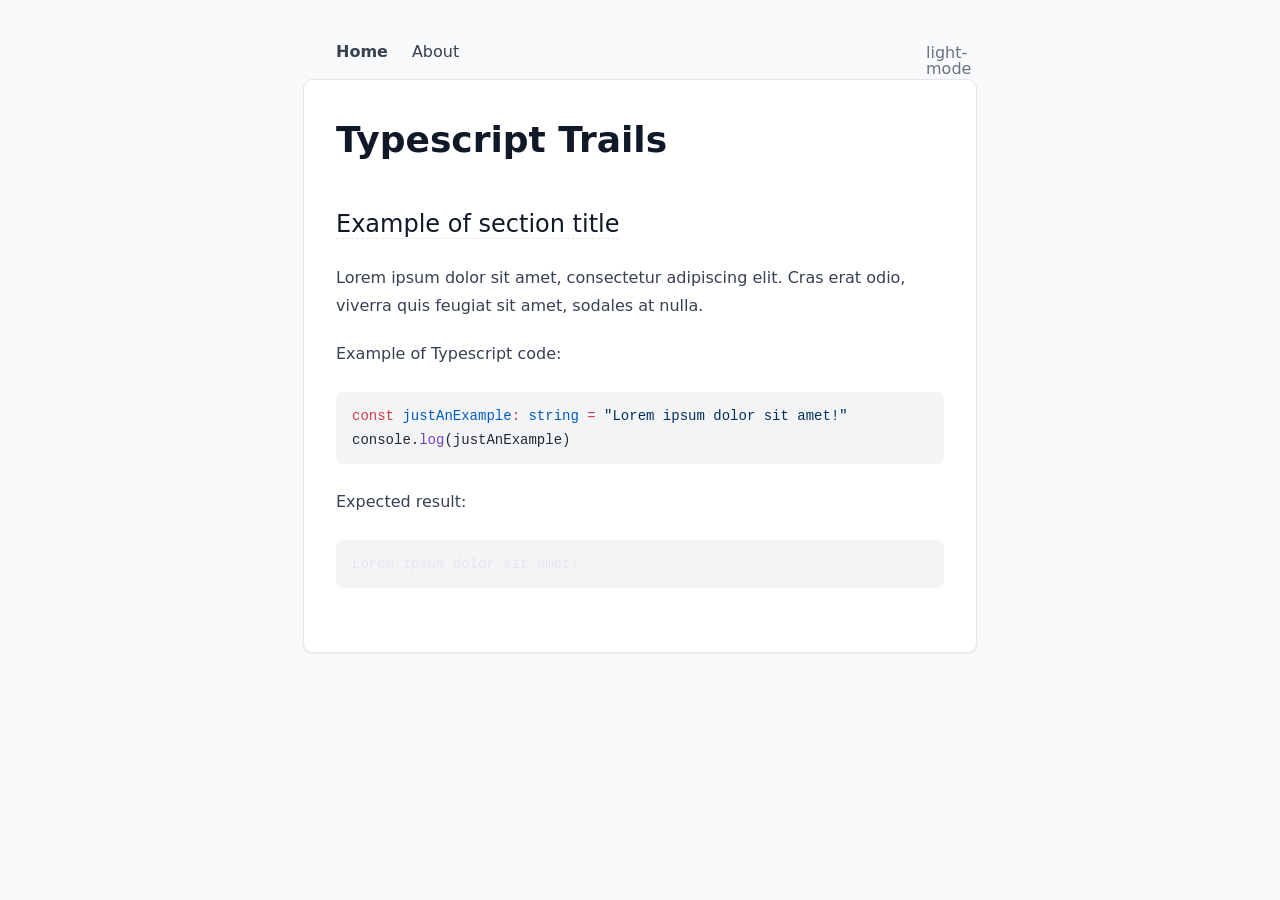
==== commit cb699d4e: "Deploying to gh-pages from @ PauloWosniak/typescript-trails@0a2b4f809e22f85c7541d9085222c23774c61319" ====
--- a/index.html
+++ b/index.html
@@ -1,101 +1,40 @@
 <!DOCTYPE html><html  lang="en" data-capo=""><head><meta charset="utf-8">
 <meta name="viewport" content="width=device-width, initial-scale=1">
-<title>Content Wind</title>
+<title>Typescript Trails</title>
 <style>*,::backdrop,:after,:before{--tw-border-spacing-x:0;--tw-border-spacing-y:0;--tw-translate-x:0;--tw-translate-y:0;--tw-rotate:0;--tw-skew-x:0;--tw-skew-y:0;--tw-scale-x:1;--tw-scale-y:1;--tw-pan-x: ;--tw-pan-y: ;--tw-pinch-zoom: ;--tw-scroll-snap-strictness:proximity;--tw-gradient-from-position: ;--tw-gradient-via-position: ;--tw-gradient-to-position: ;--tw-ordinal: ;--tw-slashed-zero: ;--tw-numeric-figure: ;--tw-numeric-spacing: ;--tw-numeric-fraction: ;--tw-ring-inset: ;--tw-ring-offset-width:0px;--tw-ring-offset-color:#fff;--tw-ring-color:#3b82f680;--tw-ring-offset-shadow:0 0 #0000;--tw-ring-shadow:0 0 #0000;--tw-shadow:0 0 #0000;--tw-shadow-colored:0 0 #0000;--tw-blur: ;--tw-brightness: ;--tw-contrast: ;--tw-grayscale: ;--tw-hue-rotate: ;--tw-invert: ;--tw-saturate: ;--tw-sepia: ;--tw-drop-shadow: ;--tw-backdrop-blur: ;--tw-backdrop-brightness: ;--tw-backdrop-contrast: ;--tw-backdrop-grayscale: ;--tw-backdrop-hue-rotate: ;--tw-backdrop-invert: ;--tw-backdrop-opacity: ;--tw-backdrop-saturate: ;--tw-backdrop-sepia: ;--tw-contain-size: ;--tw-contain-layout: ;--tw-contain-paint: ;--tw-contain-style: }/*! tailwindcss v3.4.16 | MIT License | https://tailwindcss.com*/*,:after,:before{border:0 solid #e5e7eb;box-sizing:border-box}:after,:before{--tw-content:""}:host,html{line-height:1.5;-webkit-text-size-adjust:100%;font-family:ui-sans-serif,system-ui,sans-serif,Apple Color Emoji,Segoe UI Emoji,Segoe UI Symbol,Noto Color Emoji;font-feature-settings:normal;font-variation-settings:normal;tab-size:4;-webkit-tap-highlight-color:transparent}body{line-height:inherit;margin:0}hr{border-top-width:1px;color:inherit;height:0}abbr:where([title]){-webkit-text-decoration:underline dotted;text-decoration:underline dotted}h1,h2,h3,h4,h5,h6{font-size:inherit;font-weight:inherit}a{color:inherit;text-decoration:inherit}b,strong{font-weight:bolder}code,kbd,pre,samp{font-family:ui-monospace,SFMono-Regular,Menlo,Monaco,Consolas,Liberation Mono,Courier New,monospace;font-feature-settings:normal;font-size:1em;font-variation-settings:normal}small{font-size:80%}sub,sup{font-size:75%;line-height:0;position:relative;vertical-align:initial}sub{bottom:-.25em}sup{top:-.5em}table{border-collapse:collapse;border-color:inherit;text-indent:0}button,input,optgroup,select,textarea{color:inherit;font-family:inherit;font-feature-settings:inherit;font-size:100%;font-variation-settings:inherit;font-weight:inherit;letter-spacing:inherit;line-height:inherit;margin:0;padding:0}button,select{text-transform:none}button,input:where([type=button]),input:where([type=reset]),input:where([type=submit]){-webkit-appearance:button;background-color:initial;background-image:none}:-moz-focusring{outline:auto}:-moz-ui-invalid{box-shadow:none}progress{vertical-align:initial}::-webkit-inner-spin-button,::-webkit-outer-spin-button{height:auto}[type=search]{-webkit-appearance:textfield;outline-offset:-2px}::-webkit-search-decoration{-webkit-appearance:none}::-webkit-file-upload-button{-webkit-appearance:button;font:inherit}summary{display:list-item}blockquote,dd,dl,figure,h1,h2,h3,h4,h5,h6,hr,p,pre{margin:0}fieldset{margin:0}fieldset,legend{padding:0}menu,ol,ul{list-style:none;margin:0;padding:0}dialog{padding:0}textarea{resize:vertical}input::placeholder,textarea::placeholder{color:#9ca3af;opacity:1}[role=button],button{cursor:pointer}:disabled{cursor:default}audio,canvas,embed,iframe,img,object,svg,video{display:block;vertical-align:middle}img,video{height:auto;max-width:100%}[hidden]:where(:not([hidden=until-found])){display:none}.prose{color:var(--tw-prose-body);max-width:65ch}.prose :where(p):not(:where([class~=not-prose],[class~=not-prose] *)){margin-bottom:1.25em;margin-top:1.25em}.prose :where([class~=lead]):not(:where([class~=not-prose],[class~=not-prose] *)){color:var(--tw-prose-lead);font-size:1.25em;line-height:1.6;margin-bottom:1.2em;margin-top:1.2em}.prose :where(a):not(:where([class~=not-prose],[class~=not-prose] *)){color:var(--tw-prose-links);font-weight:500;text-decoration:underline}.prose :where(strong):not(:where([class~=not-prose],[class~=not-prose] *)){color:var(--tw-prose-bold);font-weight:600}.prose :where(a strong):not(:where([class~=not-prose],[class~=not-prose] *)){color:inherit}.prose :where(blockquote strong):not(:where([class~=not-prose],[class~=not-prose] *)){color:inherit}.prose :where(thead th strong):not(:where([class~=not-prose],[class~=not-prose] *)){color:inherit}.prose :where(ol):not(:where([class~=not-prose],[class~=not-prose] *)){list-style-type:decimal;margin-bottom:1.25em;margin-top:1.25em;padding-inline-start:1.625em}.prose :where(ol[type=A]):not(:where([class~=not-prose],[class~=not-prose] *)){list-style-type:upper-alpha}.prose :where(ol[type=a]):not(:where([class~=not-prose],[class~=not-prose] *)){list-style-type:lower-alpha}.prose :where(ol[type=A s]):not(:where([class~=not-prose],[class~=not-prose] *)){list-style-type:upper-alpha}.prose :where(ol[type=a s]):not(:where([class~=not-prose],[class~=not-prose] *)){list-style-type:lower-alpha}.prose :where(ol[type=I]):not(:where([class~=not-prose],[class~=not-prose] *)){list-style-type:upper-roman}.prose :where(ol[type=i]):not(:where([class~=not-prose],[class~=not-prose] *)){list-style-type:lower-roman}.prose :where(ol[type=I s]):not(:where([class~=not-prose],[class~=not-prose] *)){list-style-type:upper-roman}.prose :where(ol[type=i s]):not(:where([class~=not-prose],[class~=not-prose] *)){list-style-type:lower-roman}.prose :where(ol[type="1"]):not(:where([class~=not-prose],[class~=not-prose] *)){list-style-type:decimal}.prose :where(ul):not(:where([class~=not-prose],[class~=not-prose] *)){list-style-type:disc;margin-bottom:1.25em;margin-top:1.25em;padding-inline-start:1.625em}.prose :where(ol>li):not(:where([class~=not-prose],[class~=not-prose] *))::marker{color:var(--tw-prose-counters);font-weight:400}.prose :where(ul>li):not(:where([class~=not-prose],[class~=not-prose] *))::marker{color:var(--tw-prose-bullets)}.prose :where(dt):not(:where([class~=not-prose],[class~=not-prose] *)){color:var(--tw-prose-headings);font-weight:600;margin-top:1.25em}.prose :where(hr):not(:where([class~=not-prose],[class~=not-prose] *)){border-color:var(--tw-prose-hr);border-top-width:1px;margin-bottom:3em;margin-top:3em}.prose :where(blockquote):not(:where([class~=not-prose],[class~=not-prose] *)){border-inline-start-color:var(--tw-prose-quote-borders);border-inline-start-width:.25rem;color:var(--tw-prose-quotes);font-style:italic;font-weight:500;margin-bottom:1.6em;margin-top:1.6em;padding-inline-start:1em;quotes:"\201C""\201D""\2018""\2019"}.prose :where(blockquote p:first-of-type):not(:where([class~=not-prose],[class~=not-prose] *)):before{content:open-quote}.prose :where(blockquote p:last-of-type):not(:where([class~=not-prose],[class~=not-prose] *)):after{content:close-quote}.prose :where(h1):not(:where([class~=not-prose],[class~=not-prose] *)){color:var(--tw-prose-headings);font-size:2.25em;font-weight:800;line-height:1.1111111;margin-bottom:.8888889em;margin-top:0}.prose :where(h1 strong):not(:where([class~=not-prose],[class~=not-prose] *)){color:inherit;font-weight:900}.prose :where(h2):not(:where([class~=not-prose],[class~=not-prose] *)){color:var(--tw-prose-headings);font-size:1.5em;font-weight:700;line-height:1.3333333;margin-bottom:1em;margin-top:2em}.prose :where(h2 strong):not(:where([class~=not-prose],[class~=not-prose] *)){color:inherit;font-weight:800}.prose :where(h3):not(:where([class~=not-prose],[class~=not-prose] *)){color:var(--tw-prose-headings);font-size:1.25em;font-weight:600;line-height:1.6;margin-bottom:.6em;margin-top:1.6em}.prose :where(h3 strong):not(:where([class~=not-prose],[class~=not-prose] *)){color:inherit;font-weight:700}.prose :where(h4):not(:where([class~=not-prose],[class~=not-prose] *)){color:var(--tw-prose-headings);font-weight:600;line-height:1.5;margin-bottom:.5em;margin-top:1.5em}.prose :where(h4 strong):not(:where([class~=not-prose],[class~=not-prose] *)){color:inherit;font-weight:700}.prose :where(img):not(:where([class~=not-prose],[class~=not-prose] *)){margin-bottom:2em;margin-top:2em}.prose :where(picture):not(:where([class~=not-prose],[class~=not-prose] *)){display:block;margin-bottom:2em;margin-top:2em}.prose :where(video):not(:where([class~=not-prose],[class~=not-prose] *)){margin-bottom:2em;margin-top:2em}.prose :where(kbd):not(:where([class~=not-prose],[class~=not-prose] *)){border-radius:.3125rem;box-shadow:0 0 0 1px rgb(var(--tw-prose-kbd-shadows)/10%),0 3px 0 rgb(var(--tw-prose-kbd-shadows)/10%);color:var(--tw-prose-kbd);font-family:inherit;font-size:.875em;font-weight:500;padding-inline-end:.375em;padding-bottom:.1875em;padding-top:.1875em;padding-inline-start:.375em}.prose :where(code):not(:where([class~=not-prose],[class~=not-prose] *)){color:var(--tw-prose-code);font-size:.875em;font-weight:600}.prose :where(code):not(:where([class~=not-prose],[class~=not-prose] *)):before{content:"`"}.prose :where(code):not(:where([class~=not-prose],[class~=not-prose] *)):after{content:"`"}.prose :where(a code):not(:where([class~=not-prose],[class~=not-prose] *)){color:inherit}.prose :where(h1 code):not(:where([class~=not-prose],[class~=not-prose] *)){color:inherit}.prose :where(h2 code):not(:where([class~=not-prose],[class~=not-prose] *)){color:inherit;font-size:.875em}.prose :where(h3 code):not(:where([class~=not-prose],[class~=not-prose] *)){color:inherit;font-size:.9em}.prose :where(h4 code):not(:where([class~=not-prose],[class~=not-prose] *)){color:inherit}.prose :where(blockquote code):not(:where([class~=not-prose],[class~=not-prose] *)){color:inherit}.prose :where(thead th code):not(:where([class~=not-prose],[class~=not-prose] *)){color:inherit}.prose :where(pre):not(:where([class~=not-prose],[class~=not-prose] *)){background-color:var(--tw-prose-pre-bg);border-radius:.375rem;color:var(--tw-prose-pre-code);font-size:.875em;font-weight:400;line-height:1.7142857;margin-bottom:1.7142857em;margin-top:1.7142857em;overflow-x:auto;padding-inline-end:1.1428571em;padding-bottom:.8571429em;padding-top:.8571429em;padding-inline-start:1.1428571em}.prose :where(pre code):not(:where([class~=not-prose],[class~=not-prose] *)){background-color:initial;border-radius:0;border-width:0;color:inherit;font-family:inherit;font-size:inherit;font-weight:inherit;line-height:inherit;padding:0}.prose :where(pre code):not(:where([class~=not-prose],[class~=not-prose] *)):before{content:none}.prose :where(pre code):not(:where([class~=not-prose],[class~=not-prose] *)):after{content:none}.prose :where(table):not(:where([class~=not-prose],[class~=not-prose] *)){font-size:.875em;line-height:1.7142857;margin-bottom:2em;margin-top:2em;table-layout:auto;width:100%}.prose :where(thead):not(:where([class~=not-prose],[class~=not-prose] *)){border-bottom-color:var(--tw-prose-th-borders);border-bottom-width:1px}.prose :where(thead th):not(:where([class~=not-prose],[class~=not-prose] *)){color:var(--tw-prose-headings);font-weight:600;padding-inline-end:.5714286em;padding-bottom:.5714286em;padding-inline-start:.5714286em;vertical-align:bottom}.prose :where(tbody tr):not(:where([class~=not-prose],[class~=not-prose] *)){border-bottom-color:var(--tw-prose-td-borders);border-bottom-width:1px}.prose :where(tbody tr:last-child):not(:where([class~=not-prose],[class~=not-prose] *)){border-bottom-width:0}.prose :where(tbody td):not(:where([class~=not-prose],[class~=not-prose] *)){vertical-align:initial}.prose :where(tfoot):not(:where([class~=not-prose],[class~=not-prose] *)){border-top-color:var(--tw-prose-th-borders);border-top-width:1px}.prose :where(tfoot td):not(:where([class~=not-prose],[class~=not-prose] *)){vertical-align:top}.prose :where(th,td):not(:where([class~=not-prose],[class~=not-prose] *)){text-align:start}.prose :where(figure>*):not(:where([class~=not-prose],[class~=not-prose] *)){margin-bottom:0;margin-top:0}.prose :where(figcaption):not(:where([class~=not-prose],[class~=not-prose] *)){color:var(--tw-prose-captions);font-size:.875em;line-height:1.4285714;margin-top:.8571429em}.prose{--tw-prose-body:#374151;--tw-prose-headings:#111827;--tw-prose-lead:#4b5563;--tw-prose-links:#111827;--tw-prose-bold:#111827;--tw-prose-counters:#6b7280;--tw-prose-bullets:#d1d5db;--tw-prose-hr:#e5e7eb;--tw-prose-quotes:#111827;--tw-prose-quote-borders:#e5e7eb;--tw-prose-captions:#6b7280;--tw-prose-kbd:#111827;--tw-prose-kbd-shadows:17 24 39;--tw-prose-code:#111827;--tw-prose-pre-code:#e5e7eb;--tw-prose-pre-bg:#1f2937;--tw-prose-th-borders:#d1d5db;--tw-prose-td-borders:#e5e7eb;--tw-prose-invert-body:#d1d5db;--tw-prose-invert-headings:#fff;--tw-prose-invert-lead:#9ca3af;--tw-prose-invert-links:#fff;--tw-prose-invert-bold:#fff;--tw-prose-invert-counters:#9ca3af;--tw-prose-invert-bullets:#4b5563;--tw-prose-invert-hr:#374151;--tw-prose-invert-quotes:#f3f4f6;--tw-prose-invert-quote-borders:#374151;--tw-prose-invert-captions:#9ca3af;--tw-prose-invert-kbd:#fff;--tw-prose-invert-kbd-shadows:255 255 255;--tw-prose-invert-code:#fff;--tw-prose-invert-pre-code:#d1d5db;--tw-prose-invert-pre-bg:#00000080;--tw-prose-invert-th-borders:#4b5563;--tw-prose-invert-td-borders:#374151;font-size:1rem;line-height:1.75}.prose :where(picture>img):not(:where([class~=not-prose],[class~=not-prose] *)){margin-bottom:0;margin-top:0}.prose :where(li):not(:where([class~=not-prose],[class~=not-prose] *)){margin-bottom:.5em;margin-top:.5em}.prose :where(ol>li):not(:where([class~=not-prose],[class~=not-prose] *)){padding-inline-start:.375em}.prose :where(ul>li):not(:where([class~=not-prose],[class~=not-prose] *)){padding-inline-start:.375em}.prose :where(.prose>ul>li p):not(:where([class~=not-prose],[class~=not-prose] *)){margin-bottom:.75em;margin-top:.75em}.prose :where(.prose>ul>li>p:first-child):not(:where([class~=not-prose],[class~=not-prose] *)){margin-top:1.25em}.prose :where(.prose>ul>li>p:last-child):not(:where([class~=not-prose],[class~=not-prose] *)){margin-bottom:1.25em}.prose :where(.prose>ol>li>p:first-child):not(:where([class~=not-prose],[class~=not-prose] *)){margin-top:1.25em}.prose :where(.prose>ol>li>p:last-child):not(:where([class~=not-prose],[class~=not-prose] *)){margin-bottom:1.25em}.prose :where(ul ul,ul ol,ol ul,ol ol):not(:where([class~=not-prose],[class~=not-prose] *)){margin-bottom:.75em;margin-top:.75em}.prose :where(dl):not(:where([class~=not-prose],[class~=not-prose] *)){margin-bottom:1.25em;margin-top:1.25em}.prose :where(dd):not(:where([class~=not-prose],[class~=not-prose] *)){margin-top:.5em;padding-inline-start:1.625em}.prose :where(hr+*):not(:where([class~=not-prose],[class~=not-prose] *)){margin-top:0}.prose :where(h2+*):not(:where([class~=not-prose],[class~=not-prose] *)){margin-top:0}.prose :where(h3+*):not(:where([class~=not-prose],[class~=not-prose] *)){margin-top:0}.prose :where(h4+*):not(:where([class~=not-prose],[class~=not-prose] *)){margin-top:0}.prose :where(thead th:first-child):not(:where([class~=not-prose],[class~=not-prose] *)){padding-inline-start:0}.prose :where(thead th:last-child):not(:where([class~=not-prose],[class~=not-prose] *)){padding-inline-end:0}.prose :where(tbody td,tfoot td):not(:where([class~=not-prose],[class~=not-prose] *)){padding-inline-end:.5714286em;padding-bottom:.5714286em;padding-top:.5714286em;padding-inline-start:.5714286em}.prose :where(tbody td:first-child,tfoot td:first-child):not(:where([class~=not-prose],[class~=not-prose] *)){padding-inline-start:0}.prose :where(tbody td:last-child,tfoot td:last-child):not(:where([class~=not-prose],[class~=not-prose] *)){padding-inline-end:0}.prose :where(figure):not(:where([class~=not-prose],[class~=not-prose] *)){margin-bottom:2em;margin-top:2em}.prose :where(.prose>:first-child):not(:where([class~=not-prose],[class~=not-prose] *)){margin-top:0}.prose :where(.prose>:last-child):not(:where([class~=not-prose],[class~=not-prose] *)){margin-bottom:0}.sr-only{height:1px;margin:-1px;overflow:hidden;padding:0;position:absolute;width:1px;clip:rect(0,0,0,0);border-width:0;white-space:nowrap}.static{position:static}.m-auto{margin:auto}.mx-auto{margin-left:auto;margin-right:auto}.mr-6{margin-right:1.5rem}.block{display:block}.inline-block{display:inline-block}.flex{display:flex}.inline-flex{display:inline-flex}.h-4{height:1rem}.h-5{height:1.25rem}.w-4{width:1rem}.w-5{width:1.25rem}.max-w-2xl{max-width:42rem}.max-w-full{max-width:100%}.max-w-none{max-width:none}.items-center{align-items:center}.justify-between{justify-content:space-between}.gap-1{gap:.25rem}.space-x-3>:not([hidden])~:not([hidden]){--tw-space-x-reverse:0;margin-left:calc(.75rem*(1 - var(--tw-space-x-reverse)));margin-right:calc(.75rem*var(--tw-space-x-reverse))}.overflow-x-auto{overflow-x:auto}.rounded{border-radius:.25rem}.bg-gray-50{--tw-bg-opacity:1;background-color:rgb(249 250 251/var(--tw-bg-opacity,1))}.bg-gray-800{--tw-bg-opacity:1;background-color:rgb(31 41 55/var(--tw-bg-opacity,1))}.bg-white{--tw-bg-opacity:1;background-color:rgb(255 255 255/var(--tw-bg-opacity,1))}.px-3{padding-left:.75rem;padding-right:.75rem}.px-4{padding-left:1rem;padding-right:1rem}.py-1{padding-bottom:.25rem;padding-top:.25rem}.py-10{padding-bottom:2.5rem;padding-top:2.5rem}.py-4{padding-bottom:1rem;padding-top:1rem}.text-2xl{font-size:1.5rem;line-height:2rem}.font-bold{font-weight:700}.text-black{--tw-text-opacity:1;color:rgb(0 0 0/var(--tw-text-opacity,1))}.text-gray-500{--tw-text-opacity:1;color:rgb(107 114 128/var(--tw-text-opacity,1))}.text-gray-700{--tw-text-opacity:1;color:rgb(55 65 81/var(--tw-text-opacity,1))}.text-white{--tw-text-opacity:1;color:rgb(255 255 255/var(--tw-text-opacity,1))}.no-underline{text-decoration-line:none}.ring-1{--tw-ring-offset-shadow:var(--tw-ring-inset) 0 0 0 var(--tw-ring-offset-width) var(--tw-ring-offset-color);--tw-ring-shadow:var(--tw-ring-inset) 0 0 0 calc(1px + var(--tw-ring-offset-width)) var(--tw-ring-color);box-shadow:var(--tw-ring-offset-shadow),var(--tw-ring-shadow),var(--tw-shadow,0 0 #0000)}.ring-gray-200{--tw-ring-opacity:1;--tw-ring-color:rgb(229 231 235/var(--tw-ring-opacity,1))}.transition{transition-duration:.15s;transition-property:color,background-color,border-color,text-decoration-color,fill,stroke,opacity,box-shadow,transform,filter,-webkit-backdrop-filter;transition-property:color,background-color,border-color,text-decoration-color,fill,stroke,opacity,box-shadow,transform,filter,backdrop-filter;transition-property:color,background-color,border-color,text-decoration-color,fill,stroke,opacity,box-shadow,transform,filter,backdrop-filter,-webkit-backdrop-filter;transition-timing-function:cubic-bezier(.4,0,.2,1)}.dark\:prose-invert:is(.dark *){--tw-prose-body:var(--tw-prose-invert-body);--tw-prose-headings:var(--tw-prose-invert-headings);--tw-prose-lead:var(--tw-prose-invert-lead);--tw-prose-links:var(--tw-prose-invert-links);--tw-prose-bold:var(--tw-prose-invert-bold);--tw-prose-counters:var(--tw-prose-invert-counters);--tw-prose-bullets:var(--tw-prose-invert-bullets);--tw-prose-hr:var(--tw-prose-invert-hr);--tw-prose-quotes:var(--tw-prose-invert-quotes);--tw-prose-quote-borders:var(--tw-prose-invert-quote-borders);--tw-prose-captions:var(--tw-prose-invert-captions);--tw-prose-kbd:var(--tw-prose-invert-kbd);--tw-prose-kbd-shadows:var(--tw-prose-invert-kbd-shadows);--tw-prose-code:var(--tw-prose-invert-code);--tw-prose-pre-code:var(--tw-prose-invert-pre-code);--tw-prose-pre-bg:var(--tw-prose-invert-pre-bg);--tw-prose-th-borders:var(--tw-prose-invert-th-borders);--tw-prose-td-borders:var(--tw-prose-invert-td-borders)}.hover\:text-gray-700:hover{--tw-text-opacity:1;color:rgb(55 65 81/var(--tw-text-opacity,1))}.prose-a\:border-b :is(:where(a):not(:where([class~=not-prose],[class~=not-prose] *))){border-bottom-width:1px}.prose-a\:border-dashed :is(:where(a):not(:where([class~=not-prose],[class~=not-prose] *))){border-style:dashed}.prose-a\:font-normal :is(:where(a):not(:where([class~=not-prose],[class~=not-prose] *))){font-weight:400}.prose-a\:no-underline :is(:where(a):not(:where([class~=not-prose],[class~=not-prose] *))){text-decoration-line:none}.hover\:prose-a\:border-solid :is(:where(a):not(:where([class~=not-prose],[class~=not-prose] *))):hover{border-style:solid}.hover\:prose-a\:border-primary-400 :is(:where(a):not(:where([class~=not-prose],[class~=not-prose] *))):hover{--tw-border-opacity:1;border-color:rgb(52 211 153/var(--tw-border-opacity,1))}.hover\:prose-a\:text-primary-400 :is(:where(a):not(:where([class~=not-prose],[class~=not-prose] *))):hover{--tw-text-opacity:1;color:rgb(52 211 153/var(--tw-text-opacity,1))}.prose-pre\:bg-gray-100 :is(:where(pre):not(:where([class~=not-prose],[class~=not-prose] *))){--tw-bg-opacity:1;background-color:rgb(243 244 246/var(--tw-bg-opacity,1))}.dark\:bg-gray-200:is(.dark *){--tw-bg-opacity:1;background-color:rgb(229 231 235/var(--tw-bg-opacity,1))}.dark\:bg-gray-800:is(.dark *){--tw-bg-opacity:1;background-color:rgb(31 41 55/var(--tw-bg-opacity,1))}.dark\:bg-gray-900:is(.dark *){--tw-bg-opacity:1;background-color:rgb(17 24 39/var(--tw-bg-opacity,1))}.dark\:text-gray-100:is(.dark *){--tw-text-opacity:1;color:rgb(243 244 246/var(--tw-text-opacity,1))}.dark\:text-gray-200:is(.dark *){--tw-text-opacity:1;color:rgb(229 231 235/var(--tw-text-opacity,1))}.dark\:text-gray-300:is(.dark *){--tw-text-opacity:1;color:rgb(209 213 219/var(--tw-text-opacity,1))}.dark\:text-gray-950:is(.dark *){--tw-text-opacity:1;color:rgb(3 7 18/var(--tw-text-opacity,1))}.dark\:ring-gray-700:is(.dark *){--tw-ring-opacity:1;--tw-ring-color:rgb(55 65 81/var(--tw-ring-opacity,1))}.dark\:hover\:text-gray-300:hover:is(.dark *){--tw-text-opacity:1;color:rgb(209 213 219/var(--tw-text-opacity,1))}.dark\:prose-pre\:bg-gray-900 :is(:where(pre):not(:where([class~=not-prose],[class~=not-prose] *))):is(.dark *){--tw-bg-opacity:1;background-color:rgb(17 24 39/var(--tw-bg-opacity,1))}@media (min-width:640px){.sm\:rounded{border-radius:.25rem}.sm\:rounded-lg{border-radius:.5rem}.sm\:px-8{padding-left:2rem;padding-right:2rem}.sm\:pb-10{padding-bottom:2.5rem}.sm\:pt-6{padding-top:1.5rem}.sm\:shadow{--tw-shadow:0 1px 3px 0 #0000001a,0 1px 2px -1px #0000001a;--tw-shadow-colored:0 1px 3px 0 var(--tw-shadow-color),0 1px 2px -1px var(--tw-shadow-color);box-shadow:var(--tw-ring-offset-shadow,0 0 #0000),var(--tw-ring-shadow,0 0 #0000),var(--tw-shadow)}}</style>
 <style>.icon[data-v-1f2554fa]{display:inline-block;vertical-align:middle}</style>
 <style>body{--tw-bg-opacity:1;background-color:rgb(249 250 251/var(--tw-bg-opacity,1));--tw-text-opacity:1;color:rgb(0 0 0/var(--tw-text-opacity,1))}body:is(.dark *){--tw-bg-opacity:1;background-color:rgb(17 24 39/var(--tw-bg-opacity,1));--tw-text-opacity:1;color:rgb(255 255 255/var(--tw-text-opacity,1))}</style>
 <style>pre code .line{display:block;min-height:1rem}</style>
 <link rel="stylesheet" href="/_nuxt/entry.D2n1ipjh.css" crossorigin>
 <link rel="stylesheet" href="/_nuxt/ProsePre.B_fgAJq0.css" crossorigin>
-<link rel="preload" as="fetch" crossorigin="anonymous" href="/_payload.json?23ba1a63-abbd-467a-81b6-bec11f86594b">
-<link rel="modulepreload" as="script" crossorigin href="/_nuxt/BLuvnFiN.js">
-<link rel="modulepreload" as="script" crossorigin href="/_nuxt/CYeh1Jil.js">
-<link rel="modulepreload" as="script" crossorigin href="/_nuxt/BgpSq3LT.js">
-<link rel="modulepreload" as="script" crossorigin href="/_nuxt/D7KU7LfH.js">
-<link rel="modulepreload" as="script" crossorigin href="/_nuxt/DkpNDzMw.js">
+<link rel="preload" as="fetch" crossorigin="anonymous" href="/_payload.json?a9434e0f-088a-41a7-98bf-1196265be2d7">
+<link rel="modulepreload" as="script" crossorigin href="/_nuxt/C46_jqsQ.js">
+<link rel="modulepreload" as="script" crossorigin href="/_nuxt/DkvxkGwS.js">
+<link rel="modulepreload" as="script" crossorigin href="/_nuxt/DEDKhCA_.js">
+<link rel="modulepreload" as="script" crossorigin href="/_nuxt/VuCGLkgX.js">
+<link rel="modulepreload" as="script" crossorigin href="/_nuxt/B-Gln9hJ.js">
 <link rel="modulepreload" as="script" crossorigin href="/_nuxt/CxYJgpPD.js">
-<link rel="modulepreload" as="script" crossorigin href="/_nuxt/BQpKq0he.js">
-<link rel="modulepreload" as="script" crossorigin href="/_nuxt/IeWFN2EG.js">
-<link rel="modulepreload" as="script" crossorigin href="/_nuxt/BXAPg_PM.js">
-<link rel="modulepreload" as="script" crossorigin href="/_nuxt/N_DdasMk.js">
-<link rel="modulepreload" as="script" crossorigin href="/_nuxt/C3MN5_xE.js">
-<link rel="modulepreload" as="script" crossorigin href="/_nuxt/Ci-73x5v.js">
-<link rel="modulepreload" as="script" crossorigin href="/_nuxt/DroSXEgp.js">
-<link rel="modulepreload" as="script" crossorigin href="/_nuxt/BItcrAyk.js">
-<link rel="modulepreload" as="script" crossorigin href="/_nuxt/BbJspbIz.js">
-<link rel="modulepreload" as="script" crossorigin href="/_nuxt/QWO04ya6.js">
-<link rel="modulepreload" as="script" crossorigin href="/_nuxt/DxOPojBY.js">
-<link rel="modulepreload" as="script" crossorigin href="/_nuxt/liXZmaDm.js">
-<link rel="modulepreload" as="script" crossorigin href="/_nuxt/DmpWdM1q.js">
-<link rel="modulepreload" as="script" crossorigin href="/_nuxt/09hkgv5S.js">
-<link rel="modulepreload" as="script" crossorigin href="/_nuxt/CMH02mik.js">
-<link rel="modulepreload" as="script" crossorigin href="/_nuxt/DGMnFmCH.js">
-<link rel="modulepreload" as="script" crossorigin href="/_nuxt/B-JlH7IS.js">
-<link rel="modulepreload" as="script" crossorigin href="/_nuxt/Dor7vM0M.js">
-<link rel="modulepreload" as="script" crossorigin href="/_nuxt/BKFTCplC.js">
-<link rel="modulepreload" as="script" crossorigin href="/_nuxt/ByCS4dcb.js">
-<link rel="prefetch" as="script" crossorigin href="/_nuxt/g4eaBSU7.js">
-<link rel="prefetch" as="script" crossorigin href="/_nuxt/Bcy4H9Zz.js">
+<link rel="modulepreload" as="script" crossorigin href="/_nuxt/B_DrJzY7.js">
+<link rel="modulepreload" as="script" crossorigin href="/_nuxt/DcxkHIM5.js">
+<link rel="modulepreload" as="script" crossorigin href="/_nuxt/BMuTl8m9.js">
+<link rel="modulepreload" as="script" crossorigin href="/_nuxt/YTdPZGlU.js">
+<link rel="modulepreload" as="script" crossorigin href="/_nuxt/BTFayKyD.js">
+<link rel="modulepreload" as="script" crossorigin href="/_nuxt/DhixFlBL.js">
+<link rel="modulepreload" as="script" crossorigin href="/_nuxt/BFaKfgQi.js">
+<link rel="modulepreload" as="script" crossorigin href="/_nuxt/Dkh4a7_C.js">
+<link rel="modulepreload" as="script" crossorigin href="/_nuxt/DXLgTXuo.js">
+<link rel="modulepreload" as="script" crossorigin href="/_nuxt/GeS0xSSd.js">
+<link rel="prefetch" as="script" crossorigin href="/_nuxt/3AUW1eSo.js">
+<link rel="prefetch" as="script" crossorigin href="/_nuxt/Cp6B4hNH.js">
 <link rel="prefetch" as="style" crossorigin href="/_nuxt/useStudio.BbFIQOKC.css">
-<link rel="prefetch" as="script" crossorigin href="/_nuxt/CuWqegjo.js">
-<link rel="prefetch" as="script" crossorigin href="/_nuxt/BPB63zTB.js">
-<link rel="prefetch" as="script" crossorigin href="/_nuxt/CqtJ7Ne4.js">
+<link rel="prefetch" as="script" crossorigin href="/_nuxt/B27lxCEf.js">
+<link rel="prefetch" as="script" crossorigin href="/_nuxt/BMTXr_GK.js">
+<link rel="prefetch" as="script" crossorigin href="/_nuxt/BlCYqwcG.js">
 <meta content="/cover.jpg" property="og:image">
 <meta name="twitter:card" content="summary_large_image">
-<meta property="og:title" content="Content Wind">
-<meta name="description" content="A lightweight Nuxt theme to build a Markdown driven website, based on Nuxt Content, TailwindCSS and Iconify ✨">
-<meta property="og:description" content="A lightweight Nuxt theme to build a Markdown driven website, based on Nuxt Content, TailwindCSS and Iconify ✨">
-<script type="module" src="/_nuxt/BLuvnFiN.js" crossorigin></script><script>"use strict";(()=>{const t=window,e=document.documentElement,c=["dark","light"],n=getStorageValue("localStorage","nuxt-color-mode")||"system";let i=n==="system"?u():n;const r=e.getAttribute("data-color-mode-forced");r&&(i=r),l(i),t["__NUXT_COLOR_MODE__"]={preference:n,value:i,getColorScheme:u,addColorScheme:l,removeColorScheme:d};function l(o){const s=""+o+"",a="";e.classList?e.classList.add(s):e.className+=" "+s,a&&e.setAttribute("data-"+a,o)}function d(o){const s=""+o+"",a="";e.classList?e.classList.remove(s):e.className=e.className.replace(new RegExp(s,"g"),""),a&&e.removeAttribute("data-"+a)}function f(o){return t.matchMedia("(prefers-color-scheme"+o+")")}function u(){if(t.matchMedia&&f("").media!=="not all"){for(const o of c)if(f(":"+o).matches)return o}return"light"}})();function getStorageValue(t,e){switch(t){case"localStorage":return window.localStorage.getItem(e);case"sessionStorage":return window.sessionStorage.getItem(e);case"cookie":return getCookie(e);default:return null}}function getCookie(t){const c=("; "+window.document.cookie).split("; "+t+"=");if(c.length===2)return c.pop()?.split(";").shift()}</script></head><body><div id="__nuxt"><div class="sm:pt-6 sm:pb-10"><!----><!----><!----><div class="nuxt-loading-indicator" style="position:fixed;top:0;right:0;left:0;pointer-events:none;width:auto;height:3px;opacity:0;background:repeating-linear-gradient(to right,#00dc82 0%,#34cdfe 50%,#0047e1 100%);background-size:Infinity% auto;transform:scaleX(0%);transform-origin:left;transition:transform 0.1s, height 0.4s, opacity 0.4s;z-index:999999;"></div><div class="flex justify-between max-w-2xl px-4 py-4 mx-auto sm:px-8"><div class="text-gray-700 dark:text-gray-200"><!--[--><a aria-current="page" href="/" class="font-bold router-link-exact-active mr-6">Home</a><a href="/about" class="mr-6">About</a><!--]--></div><div class="space-x-3 transition text-gray-500"><a href="https://twitter.com/Atinux" title="Twitter" class="dark:text-gray-100 hover:text-gray-700 dark:hover:text-gray-300"><svg xmlns="http://www.w3.org/2000/svg" xmlns:xlink="http://www.w3.org/1999/xlink" aria-hidden="true" role="img" class="icon w-5 h-5" style="" width="1em" height="1em" viewBox="0 0 512 512" data-v-1f2554fa><path fill="currentColor" d="M459.37 151.716c.325 4.548.325 9.097.325 13.645c0 138.72-105.583 298.558-298.558 298.558c-59.452 0-114.68-17.219-161.137-47.106c8.447.974 16.568 1.299 25.34 1.299c49.055 0 94.213-16.568 130.274-44.832c-46.132-.975-84.792-31.188-98.112-72.772c6.498.974 12.995 1.624 19.818 1.624c9.421 0 18.843-1.3 27.614-3.573c-48.081-9.747-84.143-51.98-84.143-102.985v-1.299c13.969 7.797 30.214 12.67 47.431 13.319c-28.264-18.843-46.781-51.005-46.781-87.391c0-19.492 5.197-37.36 14.294-52.954c51.655 63.675 129.3 105.258 216.365 109.807c-1.624-7.797-2.599-15.918-2.599-24.04c0-57.828 46.782-104.934 104.934-104.934c30.213 0 57.502 12.67 76.67 33.137c23.715-4.548 46.456-13.32 66.599-25.34c-7.798 24.366-24.366 44.833-46.132 57.827c21.117-2.273 41.584-8.122 60.426-16.243c-14.292 20.791-32.161 39.308-52.628 54.253"/></svg></a><a href="https://github.com/Atinux/content-wind" title="GitHub" class="dark:text-gray-100 hover:text-gray-700 dark:hover:text-gray-300"><svg xmlns="http://www.w3.org/2000/svg" xmlns:xlink="http://www.w3.org/1999/xlink" aria-hidden="true" role="img" class="icon w-5 h-5" style="" width="1em" height="1em" viewBox="0 0 496 512" data-v-1f2554fa><path fill="currentColor" d="M165.9 397.4c0 2-2.3 3.6-5.2 3.6c-3.3.3-5.6-1.3-5.6-3.6c0-2 2.3-3.6 5.2-3.6c3-.3 5.6 1.3 5.6 3.6m-31.1-4.5c-.7 2 1.3 4.3 4.3 4.9c2.6 1 5.6 0 6.2-2s-1.3-4.3-4.3-5.2c-2.6-.7-5.5.3-6.2 2.3m44.2-1.7c-2.9.7-4.9 2.6-4.6 4.9c.3 2 2.9 3.3 5.9 2.6c2.9-.7 4.9-2.6 4.6-4.6c-.3-1.9-3-3.2-5.9-2.9M244.8 8C106.1 8 0 113.3 0 252c0 110.9 69.8 205.8 169.5 239.2c12.8 2.3 17.3-5.6 17.3-12.1c0-6.2-.3-40.4-.3-61.4c0 0-70 15-84.7-29.8c0 0-11.4-29.1-27.8-36.6c0 0-22.9-15.7 1.6-15.4c0 0 24.9 2 38.6 25.8c21.9 38.6 58.6 27.5 72.9 20.9c2.3-16 8.8-27.1 16-33.7c-55.9-6.2-112.3-14.3-112.3-110.5c0-27.5 7.6-41.3 23.6-58.9c-2.6-6.5-11.1-33.3 2.6-67.9c20.9-6.5 69 27 69 27c20-5.6 41.5-8.5 62.8-8.5s42.8 2.9 62.8 8.5c0 0 48.1-33.6 69-27c13.7 34.7 5.2 61.4 2.6 67.9c16 17.7 25.8 31.5 25.8 58.9c0 96.5-58.9 104.2-114.8 110.5c9.2 7.9 17 22.9 17 46.4c0 33.7-.3 75.4-.3 83.6c0 6.5 4.6 14.4 17.3 12.1C428.2 457.8 496 362.9 496 252C496 113.3 383.5 8 244.8 8M97.2 352.9c-1.3 1-1 3.3.7 5.2c1.6 1.6 3.9 2.3 5.2 1c1.3-1 1-3.3-.7-5.2c-1.6-1.6-3.9-2.3-5.2-1m-10.8-8.1c-.7 1.3.3 2.9 2.3 3.9c1.6 1 3.6.7 4.3-.7c.7-1.3-.3-2.9-2.3-3.9c-2-.6-3.6-.3-4.3.7m32.4 35.6c-1.6 1.3-1 4.3 1.3 6.2c2.3 2.3 5.2 2.6 6.5 1c1.3-1.3.7-4.3-1.3-6.2c-2.2-2.3-5.2-2.6-6.5-1m-11.4-14.7c-1.6 1-1.6 3.6 0 5.9s4.3 3.3 5.6 2.3c1.6-1.3 1.6-3.9 0-6.2c-1.4-2.3-4-3.3-5.6-2"/></svg></a><a href="https://elk.zone/@atinux@webtoo.ls" title="Mastodon" class="dark:text-gray-100 hover:text-gray-700 dark:hover:text-gray-300"><svg xmlns="http://www.w3.org/2000/svg" xmlns:xlink="http://www.w3.org/1999/xlink" aria-hidden="true" role="img" class="icon w-5 h-5" style="" width="1em" height="1em" viewBox="0 0 448 512" data-v-1f2554fa><path fill="currentColor" d="M433 179.11c0-97.2-63.71-125.7-63.71-125.7c-62.52-28.7-228.56-28.4-290.48 0c0 0-63.72 28.5-63.72 125.7c0 115.7-6.6 259.4 105.63 289.1c40.51 10.7 75.32 13 103.33 11.4c50.81-2.8 79.32-18.1 79.32-18.1l-1.7-36.9s-36.31 11.4-77.12 10.1c-40.41-1.4-83-4.4-89.63-54a102.5 102.5 0 0 1-.9-13.9c85.63 20.9 158.65 9.1 178.75 6.7c56.12-6.7 105-41.3 111.23-72.9c9.8-49.8 9-121.5 9-121.5m-75.12 125.2h-46.63v-114.2c0-49.7-64-51.6-64 6.9v62.5h-46.33V197c0-58.5-64-56.6-64-6.9v114.2H90.19c0-122.1-5.2-147.9 18.41-175c25.9-28.9 79.82-30.8 103.83 6.1l11.6 19.5l11.6-19.5c24.11-37.1 78.12-34.8 103.83-6.1c23.71 27.3 18.4 53 18.4 175z"/></svg></a><button aria-label="Color Mode" class="inline-block w-5 dark:text-gray-100 hover:text-gray-700 dark:hover:text-gray-300"><span>...</span></button></div></div><!--[--><div class="document-driven-page"><div class="max-w-2xl px-4 py-10 m-auto bg-white sm:px-8 sm:shadow dark:bg-gray-800 ring-1 ring-gray-200 dark:ring-gray-700 sm:rounded-lg"><main class="max-w-none prose dark:prose-invert prose-pre:bg-gray-100 dark:prose-pre:bg-gray-900 hover:prose-a:text-primary-400 prose-a:font-normal prose-a:no-underline prose-a:border-dashed prose-a:border-b hover:prose-a:border-solid hover:prose-a:border-primary-400"><!--[--><div><h1 id="content-wind"><!--[-->Content Wind<!--]--></h1><p><!--[-->A lightweight Nuxt theme to build a Markdown driven website, based on <a href="https://content.nuxt.com" rel="nofollow"><!--[-->Nuxt Content<!--]--></a>, <a href="https://tailwindcss.com" rel="nofollow"><!--[-->TailwindCSS<!--]--></a> and <a href="https://iconify.design" rel="nofollow"><!--[-->Iconify<!--]--></a> ✨<!--]--></p><h2 id="features"><a href="#features"><!--[-->Features<!--]--></a></h2><ul><!--[--><li><!--[-->Write pages in Markdown<!--]--></li><li><!--[-->Use <a href="https://nuxt.com/docs/guide/directory-structure/layouts" rel="nofollow"><!--[-->layouts<!--]--></a> in Markdown pages<!--]--></li><li><!--[-->Enjoy meta tag generation<!--]--></li><li><!--[-->Generated navigation from pages<!--]--></li><li><!--[-->Leverage TailwindCSS Typography<!--]--></li><li><!--[-->Switch between light &amp; dark mode<!--]--></li><li><!--[-->Access 100,000 icons from 100+ icon sets<!--]--></li><li><!--[-->Highlight code blocks with <a href="https://shiki.matsu.io" rel="nofollow"><!--[-->Shiki<!--]--></a><!--]--></li><li><!--[-->Create Vue components and use them in Markdown<!--]--></li><li><!--[-->Deploy on any Node or Static hosting: GH Pages, Vercel, Netlify, Heroku, etc.<!--]--></li><li><!--[-->Live edit on <a href="https://nuxt.studio" rel="nofollow"><!--[-->Nuxt Studio<!--]--></a><!--]--></li><!--]--></ul><h2 id="setup"><a href="#setup"><!--[-->Setup<!--]--></a></h2><span class="not-prose"><a href="https://stackblitz.com/github/Atinux/content-wind/tree/main/.demo?file=content%2F1.index.md" rel="noopener noreferrer" class="inline-flex items-center gap-1 text-white bg-gray-800 dark:bg-gray-200 dark:text-gray-950 px-3 py-1 rounded no-underline"><svg xmlns="http://www.w3.org/2000/svg" xmlns:xlink="http://www.w3.org/1999/xlink" aria-hidden="true" role="img" class="icon w-4 h-4" style="" width="1em" height="1em" viewBox="0 0 24 24" data-v-1f2554fa><path fill="currentColor" d="M10.797 14.182H3.635L16.728 0l-3.525 9.818h7.162L7.272 24l3.524-9.818Z"/></svg><!--[-->Play online on Stackblitz<!--]--></a></span><p><!--[-->Open a terminal and run the following command:<!--]--></p><!--[--><pre class="language-bash shiki shiki-themes github-dark github-light" style=""><!--[--><code><span class="line" line="1"><span style="--shiki-dark:#B392F0;--shiki-default:#6F42C1">npx</span><span style="--shiki-dark:#9ECBFF;--shiki-default:#032F62"> nuxi</span><span style="--shiki-dark:#9ECBFF;--shiki-default:#032F62"> init</span><span style="--shiki-dark:#79B8FF;--shiki-default:#005CC5"> -t</span><span style="--shiki-dark:#9ECBFF;--shiki-default:#032F62"> themes/content-wind</span><span style="--shiki-dark:#9ECBFF;--shiki-default:#032F62"> my-website
-</span></span></code><!--]--></pre><!--]--><p><!--[-->Follow the instructions in the terminal and you are ready to go 🚀<!--]--></p><h2 id="usage"><a href="#usage"><!--[-->Usage<!--]--></a></h2><p><!--[-->This template has some built-in features to make it as easy as possible to create a content-driven website.<!--]--></p><h3 id="pages"><a href="#pages"><!--[-->Pages<!--]--></a></h3><p><!--[-->Create your Markdown pages in the <code class=""><!--[-->content/<!--]--></code> directory:<!--]--></p><!--[--><pre class="language-md shiki shiki-themes github-dark github-light" style=""><!--[--><code><span class="line" line="1"><span style="--shiki-dark:#79B8FF;--shiki-dark-font-weight:bold;--shiki-default:#005CC5;--shiki-default-font-weight:bold"># My title
-</span></span><span class="line" line="2"><span emptylineplaceholder="true">
-</span></span><span class="line" line="3"><span style="--shiki-dark:#E1E4E8;--shiki-default:#24292E">This first paragraph will be treated as the page meta description.
-</span></span></code><!--]--></pre><!--]--><p><!--[-->You can overwrite meta tags by using front-matter:<!--]--></p><!--[--><pre class="language-md shiki shiki-themes github-dark github-light" style=""><!--[--><code><span class="line" line="1"><span style="--shiki-dark:#79B8FF;--shiki-dark-font-weight:bold;--shiki-default:#005CC5;--shiki-default-font-weight:bold">---
-</span></span><span class="line" line="2"><span style="--shiki-dark:#E1E4E8;--shiki-default:#24292E">title: &#39;Custom title&#39;
-</span></span><span class="line" line="3"><span style="--shiki-dark:#E1E4E8;--shiki-default:#24292E">description: &#39;Custom meta description&#39;
-</span></span><span class="line" line="4"><span style="--shiki-dark:#E1E4E8;--shiki-default:#24292E">image: &#39;Custom image injected as </span><span style="--shiki-dark:#79B8FF;--shiki-default:#005CC5">`og:image`</span><span style="--shiki-dark:#E1E4E8;--shiki-default:#24292E">&#39;
-</span></span><span class="line" line="5"><span style="--shiki-dark:#79B8FF;--shiki-dark-font-weight:bold;--shiki-default:#005CC5;--shiki-default-font-weight:bold">---
-</span></span><span class="line" line="6"><span emptylineplaceholder="true">
-</span></span><span class="line" line="7"><span style="--shiki-dark:#79B8FF;--shiki-dark-font-weight:bold;--shiki-default:#005CC5;--shiki-default-font-weight:bold"># My title
-</span></span><span class="line" line="8"><span emptylineplaceholder="true">
-</span></span><span class="line" line="9"><span style="--shiki-dark:#E1E4E8;--shiki-default:#24292E">This first paragraph will be treated as the page meta description.
-</span></span></code><!--]--></pre><!--]--><p><!--[-->This is done thanks to Nuxt Content&#39;s <a href="https://content.nuxtjs.org/guide/writing/document-driven" rel="nofollow"><!--[-->document-driven mode<!--]--></a> of Nuxt Content.<!--]--></p><h3 id="navigation"><a href="#navigation"><!--[-->Navigation<!--]--></a></h3><p><!--[-->The navigation is generated from your pages, you can take a look at the <a href="https://github.com/Atinux/content-wind/blob/main/components/AppNavbar.vue" rel="nofollow"><!--[--><code class=""><!--[-->&lt;AppNavbar&gt;<!--]--></code><!--]--></a> component to see how it works.<!--]--></p><p><!--[-->It uses the <a href="https://content.nuxt.com/usage/navigation" rel="nofollow"><!--[-->Navigation<!--]--></a>  from Nuxt Content to fetch the navigation object.<!--]--></p><p><!--[-->To customize the title displayed in the navigation, you can set the <code class=""><!--[-->navigation.title<!--]--></code> property in the front-matter of your pages:<!--]--></p><!--[--><pre class="language-md shiki shiki-themes github-dark github-light" style=""><!--[--><code><span class="line" line="1"><span style="--shiki-dark:#79B8FF;--shiki-dark-font-weight:bold;--shiki-default:#005CC5;--shiki-default-font-weight:bold">---
-</span></span><span class="line" line="2"><span style="--shiki-dark:#E1E4E8;--shiki-default:#24292E">navigation.title: &#39;Home&#39;
-</span></span><span class="line" line="3"><span style="--shiki-dark:#79B8FF;--shiki-dark-font-weight:bold;--shiki-default:#005CC5;--shiki-default-font-weight:bold">---
-</span></span><span class="line" line="4"><span emptylineplaceholder="true">
-</span></span><span class="line" line="5"><span style="--shiki-dark:#79B8FF;--shiki-dark-font-weight:bold;--shiki-default:#005CC5;--shiki-default-font-weight:bold"># Welcome to my site
-</span></span><span class="line" line="6"><span emptylineplaceholder="true">
-</span></span><span class="line" line="7"><span style="--shiki-dark:#E1E4E8;--shiki-default:#24292E">With a beautiful description
-</span></span></code><!--]--></pre><!--]--><h3 id="theme-configuration"><a href="#theme-configuration"><!--[-->Theme configuration<!--]--></a></h3><p><!--[-->You can configure Content Wind global configuration in the <code class=""><!--[-->app.config.ts<!--]--></code> file:<!--]--></p><!--[--><pre class="language-ts shiki shiki-themes github-dark github-light" style=""><!--[--><code><span class="line" line="1"><span style="--shiki-dark:#F97583;--shiki-default:#D73A49">interface</span><span style="--shiki-dark:#B392F0;--shiki-default:#6F42C1"> AppConfigInput</span><span style="--shiki-dark:#E1E4E8;--shiki-default:#24292E"> {
-</span></span><span class="line" line="2"><span style="--shiki-dark:#FFAB70;--shiki-default:#E36209">  cover</span><span style="--shiki-dark:#F97583;--shiki-default:#D73A49">?:</span><span style="--shiki-dark:#79B8FF;--shiki-default:#005CC5"> string</span><span style="--shiki-dark:#E1E4E8;--shiki-default:#24292E">, </span><span style="--shiki-dark:#6A737D;--shiki-default:#6A737D">// default: &#39;/cover.jpg&#39;
-</span></span><span class="line" line="3"><span style="--shiki-dark:#FFAB70;--shiki-default:#E36209">  socials</span><span style="--shiki-dark:#F97583;--shiki-default:#D73A49">?:</span><span style="--shiki-dark:#E1E4E8;--shiki-default:#24292E"> {
-</span></span><span class="line" line="4"><span style="--shiki-dark:#FFAB70;--shiki-default:#E36209">    twitter</span><span style="--shiki-dark:#F97583;--shiki-default:#D73A49">?:</span><span style="--shiki-dark:#79B8FF;--shiki-default:#005CC5"> string
-</span></span><span class="line" line="5"><span style="--shiki-dark:#FFAB70;--shiki-default:#E36209">    github</span><span style="--shiki-dark:#F97583;--shiki-default:#D73A49">?:</span><span style="--shiki-dark:#79B8FF;--shiki-default:#005CC5"> string
-</span></span><span class="line" line="6"><span style="--shiki-dark:#FFAB70;--shiki-default:#E36209">    mastodon</span><span style="--shiki-dark:#F97583;--shiki-default:#D73A49">?:</span><span style="--shiki-dark:#79B8FF;--shiki-default:#005CC5"> string
-</span></span><span class="line" line="7"><span style="--shiki-dark:#E1E4E8;--shiki-default:#24292E">  }
-</span></span><span class="line" line="8"><span style="--shiki-dark:#E1E4E8;--shiki-default:#24292E">}
-</span></span></code><!--]--></pre><!--]--><p><!--[-->Example of settings Twitter and GitHub icons in the navbar:<!--]--></p><!--[--><pre class="language-ts shiki shiki-themes github-dark github-light" style=""><!--[--><code><span class="line" line="1"><span style="--shiki-dark:#F97583;--shiki-default:#D73A49">export</span><span style="--shiki-dark:#F97583;--shiki-default:#D73A49"> default</span><span style="--shiki-dark:#B392F0;--shiki-default:#6F42C1"> defineAppConfig</span><span style="--shiki-dark:#E1E4E8;--shiki-default:#24292E">({
-</span></span><span class="line" line="2"><span style="--shiki-dark:#E1E4E8;--shiki-default:#24292E">  socials: {
-</span></span><span class="line" line="3"><span style="--shiki-dark:#E1E4E8;--shiki-default:#24292E">    twitter: </span><span style="--shiki-dark:#9ECBFF;--shiki-default:#032F62">&#39;Atinux&#39;</span><span style="--shiki-dark:#E1E4E8;--shiki-default:#24292E">,
-</span></span><span class="line" line="4"><span style="--shiki-dark:#E1E4E8;--shiki-default:#24292E">    github: </span><span style="--shiki-dark:#9ECBFF;--shiki-default:#032F62">&#39;Atinux/content-wind&#39;
-</span></span><span class="line" line="5"><span style="--shiki-dark:#E1E4E8;--shiki-default:#24292E">    mastodon: </span><span style="--shiki-dark:#9ECBFF;--shiki-default:#032F62">&#39;@atinux@webtoo.ls&#39;
-</span></span><span class="line" line="6"><span style="--shiki-dark:#E1E4E8;--shiki-default:#24292E">  }
-</span></span><span class="line" line="7"><span style="--shiki-dark:#E1E4E8;--shiki-default:#24292E">})
-</span></span></code><!--]--></pre><!--]--><h3 id="icons"><a href="#icons"><!--[-->Icons<!--]--></a></h3><p><!--[-->Use any icon from <a href="https://icones.js.org" rel="nofollow"><!--[-->icones.js.org<!--]--></a> with the <code class=""><!--[-->&lt;Icon&gt;<!--]--></code> component:<!--]--></p><!--[--><pre class="language-html shiki shiki-themes github-dark github-light" style=""><!--[--><code><span class="line" line="1"><span style="--shiki-dark:#E1E4E8;--shiki-default:#24292E">&lt;</span><span style="--shiki-dark:#FDAEB7;--shiki-dark-font-style:italic;--shiki-default:#B31D28;--shiki-default-font-style:italic">Icon</span><span style="--shiki-dark:#B392F0;--shiki-default:#6F42C1"> name</span><span style="--shiki-dark:#E1E4E8;--shiki-default:#24292E">=</span><span style="--shiki-dark:#9ECBFF;--shiki-default:#032F62">&quot;ph:music-notes-fill&quot;</span><span style="--shiki-dark:#E1E4E8;--shiki-default:#24292E"> /&gt;
-</span></span></code><!--]--></pre><!--]--><p><!--[-->You can also use it in your Markdown:<!--]--></p><!--[--><pre class="language-md shiki shiki-themes github-dark github-light" style=""><!--[--><code><span class="line" line="1"><span style="--shiki-dark:#E1E4E8;--shiki-default:#24292E">:icon{name=&quot;ph:music-notes-fill&quot;}
-</span></span></code><!--]--></pre><!--]--><p><!--[-->Will result in <svg xmlns="http://www.w3.org/2000/svg" xmlns:xlink="http://www.w3.org/1999/xlink" aria-hidden="true" role="img" class="icon" style="" width="1em" height="1em" viewBox="0 0 256 256" data-v-1f2554fa><path fill="currentColor" d="M212.92 17.71a7.89 7.89 0 0 0-6.86-1.46l-128 32A8 8 0 0 0 72 56v110.1A36 36 0 1 0 88 196v-93.75l112-28v59.85a36 36 0 1 0 16 29.9V24a8 8 0 0 0-3.08-6.29"/></svg><!--]--></p><p><!--[-->Learn more on <a href="https://github.com/nuxt-modules/icon" rel="nofollow"><!--[-->nuxt-icon<!--]--></a> documentation.<!--]--></p><h3 id="code-highlight"><a href="#code-highlight"><!--[-->Code Highlight<!--]--></a></h3><p><!--[-->It supports code highlighting with Shiki and as well as different <a href="https://github.com/shikijs/shiki/blob/main/docs/themes.md#all-themes" rel="nofollow"><!--[-->VS Code themes<!--]--></a>.<!--]--></p><pre class="max-w-full overflow-x-auto text-gray-700 dark:text-gray-300"><!--[-->```ts
-export default () =&gt; &#39;Hello Content Wind&#39;
-```<!--]--></pre><p><!--[-->Will result in:<!--]--></p><!--[--><pre class="language-ts shiki shiki-themes github-dark github-light" style=""><!--[--><code><span class="line" line="1"><span style="--shiki-dark:#F97583;--shiki-default:#D73A49">export</span><span style="--shiki-dark:#F97583;--shiki-default:#D73A49"> default</span><span style="--shiki-dark:#E1E4E8;--shiki-default:#24292E"> () </span><span style="--shiki-dark:#F97583;--shiki-default:#D73A49">=&gt;</span><span style="--shiki-dark:#9ECBFF;--shiki-default:#032F62"> &#39;Hello Content Wind&#39;
-</span></span></code><!--]--></pre><!--]--><p><!--[-->Updating the theme is as simple as editing your <code class=""><!--[-->nuxt.config<!--]--></code>:<!--]--></p><!--[--><pre class="language-ts shiki shiki-themes github-dark github-light" style=""><!--[--><code><span class="line" line="1"><span style="--shiki-dark:#F97583;--shiki-default:#D73A49">import</span><span style="--shiki-dark:#E1E4E8;--shiki-default:#24292E"> { defineNuxtConfig } </span><span style="--shiki-dark:#F97583;--shiki-default:#D73A49">from</span><span style="--shiki-dark:#9ECBFF;--shiki-default:#032F62"> &#39;nuxt&#39;
-</span></span><span class="line" line="2"><span emptylineplaceholder="true">
-</span></span><span class="line" line="3"><span style="--shiki-dark:#F97583;--shiki-default:#D73A49">export</span><span style="--shiki-dark:#F97583;--shiki-default:#D73A49"> default</span><span style="--shiki-dark:#B392F0;--shiki-default:#6F42C1"> defineNuxtConfig</span><span style="--shiki-dark:#E1E4E8;--shiki-default:#24292E">({
-</span></span><span class="line" line="4"><span style="--shiki-dark:#E1E4E8;--shiki-default:#24292E">  content: {
-</span></span><span class="line" line="5"><span style="--shiki-dark:#E1E4E8;--shiki-default:#24292E">    highlight: {
-</span></span><span class="line" line="6"><span style="--shiki-dark:#E1E4E8;--shiki-default:#24292E">      theme: </span><span style="--shiki-dark:#9ECBFF;--shiki-default:#032F62">&#39;one-dark-pro&#39;</span><span style="--shiki-dark:#E1E4E8;--shiki-default:#24292E">,
-</span></span><span class="line" line="7"><span style="--shiki-dark:#E1E4E8;--shiki-default:#24292E">    }
-</span></span><span class="line" line="8"><span style="--shiki-dark:#E1E4E8;--shiki-default:#24292E">  }
-</span></span><span class="line" line="9"><span style="--shiki-dark:#E1E4E8;--shiki-default:#24292E">})
-</span></span></code><!--]--></pre><!--]--><p><!--[-->Learn more in the <a href="https://content.nuxt.com/get-started/configuration#highlight" rel="nofollow"><!--[-->Content Code Highlight section<!--]--></a>.<!--]--></p><h3 id="vue-components"><a href="#vue-components"><!--[-->Vue Components<!--]--></a></h3><p><!--[-->Add Vue components into the <code class=""><!--[-->components/content/<!--]--></code> directory and start using them in Markdown.<!--]--></p><p><!--[-->See the <code class=""><!--[-->&lt;MarkdownBlock&gt;<!--]--></code> component in <a href="https://github.com/Atinux/content-wind/blob/main/.demo/components/content/MarkdownBlock.vue" rel="nofollow"><!--[--><code class=""><!--[-->components/content/MarkdownBlock.vue<!--]--></code><!--]--></a>.<!--]--></p><p><!--[-->By leveraging the <a href="https://content.nuxt.com/components/content-slot" rel="nofollow"><!--[--><code class=""><!--[-->&lt;ContentSlot&gt;<!--]--></code><!--]--></a> component from Nuxt Content, you can use both slots and props in Markdown thanks to the <a href="https://content.nuxt.com/usage/markdown" rel="nofollow"><!--[-->MDC syntax<!--]--></a>.<!--]--></p><h2 id="deployment"><a href="#deployment"><!--[-->Deployment<!--]--></a></h2><p><!--[--><a href="https://vercel.com/new/clone?repository-url=https%3A%2F%2Fgithub.com%2FAtinux%2Fcontent-wind-template" rel="nofollow"><!--[--><img src="https://vercel.com/button" alt="Deploy with Vercel"><!--]--></a> <a href="https://app.netlify.com/start/deploy?repository=https://github.com/Atinux/content-wind-template" rel="nofollow"><!--[--><img src="https://www.netlify.com/img/deploy/button.svg" alt="Deploy to Netlify"><!--]--></a><!--]--></p><h3 id="static-hosting"><a href="#static-hosting"><!--[-->Static Hosting<!--]--></a></h3><p><!--[-->Pre-render the website to be deployed on any static hosting:<!--]--></p><!--[--><pre class="language-bash shiki shiki-themes github-dark github-light" style=""><!--[--><code><span class="line" line="1"><span style="--shiki-dark:#B392F0;--shiki-default:#6F42C1">npm</span><span style="--shiki-dark:#9ECBFF;--shiki-default:#032F62"> run</span><span style="--shiki-dark:#9ECBFF;--shiki-default:#032F62"> generate
-</span></span></code><!--]--></pre><!--]--><p><!--[-->The <code class=""><!--[-->dist/<!--]--></code> directory is ready to be deployed (symlink to <code class=""><!--[-->.output/public<!--]--></code>), <a href="https://nuxt.com/docs/getting-started/deployment#static-hosting" rel="nofollow"><!--[-->learn more on Nuxt docs<!--]--></a>.<!--]--></p><h3 id="node-server"><a href="#node-server"><!--[-->Node server<!--]--></a></h3><p><!--[-->Build the application for production:<!--]--></p><!--[--><pre class="language-bash shiki shiki-themes github-dark github-light" style=""><!--[--><code><span class="line" line="1"><span style="--shiki-dark:#B392F0;--shiki-default:#6F42C1">npm</span><span style="--shiki-dark:#9ECBFF;--shiki-default:#032F62"> run</span><span style="--shiki-dark:#9ECBFF;--shiki-default:#032F62"> build
-</span></span></code><!--]--></pre><!--]--><p><!--[-->Start the server in production:<!--]--></p><!--[--><pre class="language-bash shiki shiki-themes github-dark github-light" style=""><!--[--><code><span class="line" line="1"><span style="--shiki-dark:#B392F0;--shiki-default:#6F42C1">node</span><span style="--shiki-dark:#9ECBFF;--shiki-default:#032F62"> .output/server/index.mjs
-</span></span></code><!--]--></pre><!--]--><p><!--[-->Learn more on <a href="https://nuxt.com/docs/getting-started/deployment" rel="nofollow"><!--[-->Nuxt docs<!--]--></a> for more information.<!--]--></p><hr><p><!--[-->You are at the end of the page, you can checkout the <a href="/about" class=""><!--[-->about page<!--]--></a> or the <a href="https://github.com/Atinux/content-wind" rel="nofollow"><!--[-->GitHub repository<!--]--></a> and give a <svg xmlns="http://www.w3.org/2000/svg" xmlns:xlink="http://www.w3.org/1999/xlink" aria-hidden="true" role="img" class="icon" style="" width="1em" height="1em" viewBox="0 0 256 256" data-v-1f2554fa><g fill="currentColor"><path d="m229.06 108.79l-48.7 42l14.88 62.79a8.4 8.4 0 0 1-12.52 9.17L128 189.09l-54.72 33.65a8.4 8.4 0 0 1-12.52-9.17l14.88-62.79l-48.7-42A8.46 8.46 0 0 1 31.73 94l63.91-5.2l24.62-59.6a8.36 8.36 0 0 1 15.48 0l24.62 59.6l63.91 5.2a8.46 8.46 0 0 1 4.79 14.79" opacity=".2"/><path d="M239.18 97.26A16.38 16.38 0 0 0 224.92 86l-59-4.76l-22.78-55.09a16.36 16.36 0 0 0-30.27 0L90.11 81.23L31.08 86a16.46 16.46 0 0 0-9.37 28.86l45 38.83L53 211.75a16.38 16.38 0 0 0 24.5 17.82l50.5-31.08l50.53 31.08A16.4 16.4 0 0 0 203 211.75l-13.76-58.07l45-38.83a16.43 16.43 0 0 0 4.94-17.59m-15.34 5.47l-48.7 42a8 8 0 0 0-2.56 7.91l14.88 62.8a.37.37 0 0 1-.17.48c-.18.14-.23.11-.38 0l-54.72-33.65a8 8 0 0 0-8.38 0l-54.72 33.67c-.15.09-.19.12-.38 0a.37.37 0 0 1-.17-.48l14.88-62.8a8 8 0 0 0-2.56-7.91l-48.7-42c-.12-.1-.23-.19-.13-.5s.18-.27.33-.29l63.92-5.16a8 8 0 0 0 6.72-4.94l24.62-59.61c.08-.17.11-.25.35-.25s.27.08.35.25L153 91.86a8 8 0 0 0 6.75 4.92l63.92 5.16c.15 0 .24 0 .33.29s0 .4-.16.5"/></g></svg><!--]--></p><p><!--[-->Thanks for reading and happy writing, <a href="https://twitter.com/Atinux" rel="nofollow"><!--[-->Atinux<!--]--></a>.<!--]--></p><style>html .dark .shiki span {color: var(--shiki-dark);background: var(--shiki-dark-bg);font-style: var(--shiki-dark-font-style);font-weight: var(--shiki-dark-font-weight);text-decoration: var(--shiki-dark-text-decoration);}html.dark .shiki span {color: var(--shiki-dark);background: var(--shiki-dark-bg);font-style: var(--shiki-dark-font-style);font-weight: var(--shiki-dark-font-weight);text-decoration: var(--shiki-dark-text-decoration);}html .default .shiki span {color: var(--shiki-default);background: var(--shiki-default-bg);font-style: var(--shiki-default-font-style);font-weight: var(--shiki-default-font-weight);text-decoration: var(--shiki-default-text-decoration);}html .shiki span {color: var(--shiki-default);background: var(--shiki-default-bg);font-style: var(--shiki-default-font-style);font-weight: var(--shiki-default-font-weight);text-decoration: var(--shiki-default-text-decoration);}</style></div><!--]--></main></div></div><!--]--></div></div><div id="teleports"></div><script type="application/json" data-nuxt-data="nuxt-app" data-ssr="true" id="__NUXT_DATA__" data-src="/_payload.json?23ba1a63-abbd-467a-81b6-bec11f86594b">[{"state":1,"once":1447,"_errors":1448,"serverRendered":5,"path":11,"prerenderedAt":1450},["Reactive",2],{"$scolor-mode":3,"$sdd-pages":7,"$sdd-surrounds":1407,"$sdd-globals":1423,"$sdd-navigation":1425,"$sicons":1428},{"preference":4,"value":4,"unknown":5,"forced":6},"system",true,false,["ShallowRef",8],["ShallowReactive",9],{"/":10},{"_path":11,"_dir":12,"_draft":6,"_partial":6,"_locale":12,"title":13,"description":14,"navigation":15,"body":17,"_type":1401,"_id":1402,"_source":1403,"_file":1404,"_stem":1405,"_extension":267,"layout":1406},"/","","Content Wind","A lightweight Nuxt theme to build a Markdown driven website, based on Nuxt Content, TailwindCSS and Iconify ✨",{"title":16},"Home",{"type":18,"children":19,"toc":1385},"root",[20,28,63,70,153,159,171,176,226,231,237,242,249,262,300,305,395,409,415,433,446,459,518,524,537,676,681,778,784,806,849,854,868,878,892,898,912,921,926,959,972,1084,1097,1103,1116,1141,1167,1173,1199,1205,1210,1235,1264,1270,1275,1298,1303,1323,1336,1340,1366,1379],{"type":21,"tag":22,"props":23,"children":25},"element","h1",{"id":24},"content-wind",[26],{"type":27,"value":13},"text",{"type":21,"tag":29,"props":30,"children":31},"p",{},[32,34,43,45,52,54,61],{"type":27,"value":33},"A lightweight Nuxt theme to build a Markdown driven website, based on ",{"type":21,"tag":35,"props":36,"children":40},"a",{"href":37,"rel":38},"https://content.nuxt.com",[39],"nofollow",[41],{"type":27,"value":42},"Nuxt Content",{"type":27,"value":44},", ",{"type":21,"tag":35,"props":46,"children":49},{"href":47,"rel":48},"https://tailwindcss.com",[39],[50],{"type":27,"value":51},"TailwindCSS",{"type":27,"value":53}," and ",{"type":21,"tag":35,"props":55,"children":58},{"href":56,"rel":57},"https://iconify.design",[39],[59],{"type":27,"value":60},"Iconify",{"type":27,"value":62}," ✨",{"type":21,"tag":64,"props":65,"children":67},"h2",{"id":66},"features",[68],{"type":27,"value":69},"Features",{"type":21,"tag":71,"props":72,"children":73},"ul",{},[74,80,94,99,104,109,114,119,131,136,141],{"type":21,"tag":75,"props":76,"children":77},"li",{},[78],{"type":27,"value":79},"Write pages in Markdown",{"type":21,"tag":75,"props":81,"children":82},{},[83,85,92],{"type":27,"value":84},"Use ",{"type":21,"tag":35,"props":86,"children":89},{"href":87,"rel":88},"https://nuxt.com/docs/guide/directory-structure/layouts",[39],[90],{"type":27,"value":91},"layouts",{"type":27,"value":93}," in Markdown pages",{"type":21,"tag":75,"props":95,"children":96},{},[97],{"type":27,"value":98},"Enjoy meta tag generation",{"type":21,"tag":75,"props":100,"children":101},{},[102],{"type":27,"value":103},"Generated navigation from pages",{"type":21,"tag":75,"props":105,"children":106},{},[107],{"type":27,"value":108},"Leverage TailwindCSS Typography",{"type":21,"tag":75,"props":110,"children":111},{},[112],{"type":27,"value":113},"Switch between light & dark mode",{"type":21,"tag":75,"props":115,"children":116},{},[117],{"type":27,"value":118},"Access 100,000 icons from 100+ icon sets",{"type":21,"tag":75,"props":120,"children":121},{},[122,124],{"type":27,"value":123},"Highlight code blocks with ",{"type":21,"tag":35,"props":125,"children":128},{"href":126,"rel":127},"https://shiki.matsu.io",[39],[129],{"type":27,"value":130},"Shiki",{"type":21,"tag":75,"props":132,"children":133},{},[134],{"type":27,"value":135},"Create Vue components and use them in Markdown",{"type":21,"tag":75,"props":137,"children":138},{},[139],{"type":27,"value":140},"Deploy on any Node or Static hosting: GH Pages, Vercel, Netlify, Heroku, etc.",{"type":21,"tag":75,"props":142,"children":143},{},[144,146],{"type":27,"value":145},"Live edit on ",{"type":21,"tag":35,"props":147,"children":150},{"href":148,"rel":149},"https://nuxt.studio",[39],[151],{"type":27,"value":152},"Nuxt Studio",{"type":21,"tag":64,"props":154,"children":156},{"id":155},"setup",[157],{"type":27,"value":158},"Setup",{"type":21,"tag":160,"props":161,"children":165},"button-link",{":external":162,"href":163,"icon":164},"true","https://stackblitz.com/github/Atinux/content-wind/tree/main/.demo?file=content%2F1.index.md","simple-icons:stackblitz",[166],{"type":21,"tag":29,"props":167,"children":168},{},[169],{"type":27,"value":170},"Play online on Stackblitz",{"type":21,"tag":29,"props":172,"children":173},{},[174],{"type":27,"value":175},"Open a terminal and run the following command:",{"type":21,"tag":177,"props":178,"children":182},"pre",{"className":179,"code":180,"language":181,"meta":12,"style":12},"language-bash shiki shiki-themes github-dark github-light","npx nuxi init -t themes/content-wind my-website\n","bash",[183],{"type":21,"tag":184,"props":185,"children":186},"code",{"__ignoreMap":12},[187],{"type":21,"tag":188,"props":189,"children":192},"span",{"class":190,"line":191},"line",1,[193,199,205,210,216,221],{"type":21,"tag":188,"props":194,"children":196},{"style":195},"--shiki-dark:#B392F0;--shiki-default:#6F42C1",[197],{"type":27,"value":198},"npx",{"type":21,"tag":188,"props":200,"children":202},{"style":201},"--shiki-dark:#9ECBFF;--shiki-default:#032F62",[203],{"type":27,"value":204}," nuxi",{"type":21,"tag":188,"props":206,"children":207},{"style":201},[208],{"type":27,"value":209}," init",{"type":21,"tag":188,"props":211,"children":213},{"style":212},"--shiki-dark:#79B8FF;--shiki-default:#005CC5",[214],{"type":27,"value":215}," -t",{"type":21,"tag":188,"props":217,"children":218},{"style":201},[219],{"type":27,"value":220}," themes/content-wind",{"type":21,"tag":188,"props":222,"children":223},{"style":201},[224],{"type":27,"value":225}," my-website\n",{"type":21,"tag":29,"props":227,"children":228},{},[229],{"type":27,"value":230},"Follow the instructions in the terminal and you are ready to go 🚀",{"type":21,"tag":64,"props":232,"children":234},{"id":233},"usage",[235],{"type":27,"value":236},"Usage",{"type":21,"tag":29,"props":238,"children":239},{},[240],{"type":27,"value":241},"This template has some built-in features to make it as easy as possible to create a content-driven website.",{"type":21,"tag":243,"props":244,"children":246},"h3",{"id":245},"pages",[247],{"type":27,"value":248},"Pages",{"type":21,"tag":29,"props":250,"children":251},{},[252,254,260],{"type":27,"value":253},"Create your Markdown pages in the ",{"type":21,"tag":184,"props":255,"children":257},{"className":256},[],[258],{"type":27,"value":259},"content/",{"type":27,"value":261}," directory:",{"type":21,"tag":177,"props":263,"children":268},{"className":264,"code":265,"filename":266,"language":267,"meta":12,"style":12},"language-md shiki shiki-themes github-dark github-light","# My title\n\nThis first paragraph will be treated as the page meta description.\n","content/index.md","md",[269],{"type":21,"tag":184,"props":270,"children":271},{"__ignoreMap":12},[272,281,290],{"type":21,"tag":188,"props":273,"children":274},{"class":190,"line":191},[275],{"type":21,"tag":188,"props":276,"children":278},{"style":277},"--shiki-dark:#79B8FF;--shiki-dark-font-weight:bold;--shiki-default:#005CC5;--shiki-default-font-weight:bold",[279],{"type":27,"value":280},"# My title\n",{"type":21,"tag":188,"props":282,"children":284},{"class":190,"line":283},2,[285],{"type":21,"tag":188,"props":286,"children":287},{"emptyLinePlaceholder":5},[288],{"type":27,"value":289},"\n",{"type":21,"tag":188,"props":291,"children":293},{"class":190,"line":292},3,[294],{"type":21,"tag":188,"props":295,"children":297},{"style":296},"--shiki-dark:#E1E4E8;--shiki-default:#24292E",[298],{"type":27,"value":299},"This first paragraph will be treated as the page meta description.\n",{"type":21,"tag":29,"props":301,"children":302},{},[303],{"type":27,"value":304},"You can overwrite meta tags by using front-matter:",{"type":21,"tag":177,"props":306,"children":308},{"className":264,"code":307,"filename":266,"language":267,"meta":12,"style":12},"---\ntitle: 'Custom title'\ndescription: 'Custom meta description'\nimage: 'Custom image injected as `og:image`'\n---\n\n# My title\n\nThis first paragraph will be treated as the page meta description.\n",[309],{"type":21,"tag":184,"props":310,"children":311},{"__ignoreMap":12},[312,320,328,336,355,363,371,379,387],{"type":21,"tag":188,"props":313,"children":314},{"class":190,"line":191},[315],{"type":21,"tag":188,"props":316,"children":317},{"style":277},[318],{"type":27,"value":319},"---\n",{"type":21,"tag":188,"props":321,"children":322},{"class":190,"line":283},[323],{"type":21,"tag":188,"props":324,"children":325},{"style":296},[326],{"type":27,"value":327},"title: 'Custom title'\n",{"type":21,"tag":188,"props":329,"children":330},{"class":190,"line":292},[331],{"type":21,"tag":188,"props":332,"children":333},{"style":296},[334],{"type":27,"value":335},"description: 'Custom meta description'\n",{"type":21,"tag":188,"props":337,"children":339},{"class":190,"line":338},4,[340,345,350],{"type":21,"tag":188,"props":341,"children":342},{"style":296},[343],{"type":27,"value":344},"image: 'Custom image injected as ",{"type":21,"tag":188,"props":346,"children":347},{"style":212},[348],{"type":27,"value":349},"`og:image`",{"type":21,"tag":188,"props":351,"children":352},{"style":296},[353],{"type":27,"value":354},"'\n",{"type":21,"tag":188,"props":356,"children":358},{"class":190,"line":357},5,[359],{"type":21,"tag":188,"props":360,"children":361},{"style":277},[362],{"type":27,"value":319},{"type":21,"tag":188,"props":364,"children":366},{"class":190,"line":365},6,[367],{"type":21,"tag":188,"props":368,"children":369},{"emptyLinePlaceholder":5},[370],{"type":27,"value":289},{"type":21,"tag":188,"props":372,"children":374},{"class":190,"line":373},7,[375],{"type":21,"tag":188,"props":376,"children":377},{"style":277},[378],{"type":27,"value":280},{"type":21,"tag":188,"props":380,"children":382},{"class":190,"line":381},8,[383],{"type":21,"tag":188,"props":384,"children":385},{"emptyLinePlaceholder":5},[386],{"type":27,"value":289},{"type":21,"tag":188,"props":388,"children":390},{"class":190,"line":389},9,[391],{"type":21,"tag":188,"props":392,"children":393},{"style":296},[394],{"type":27,"value":299},{"type":21,"tag":29,"props":396,"children":397},{},[398,400,407],{"type":27,"value":399},"This is done thanks to Nuxt Content's ",{"type":21,"tag":35,"props":401,"children":404},{"href":402,"rel":403},"https://content.nuxtjs.org/guide/writing/document-driven",[39],[405],{"type":27,"value":406},"document-driven mode",{"type":27,"value":408}," of Nuxt Content.",{"type":21,"tag":243,"props":410,"children":412},{"id":411},"navigation",[413],{"type":27,"value":414},"Navigation",{"type":21,"tag":29,"props":416,"children":417},{},[418,420,431],{"type":27,"value":419},"The navigation is generated from your pages, you can take a look at the ",{"type":21,"tag":35,"props":421,"children":424},{"href":422,"rel":423},"https://github.com/Atinux/content-wind/blob/main/components/AppNavbar.vue",[39],[425],{"type":21,"tag":184,"props":426,"children":428},{"className":427},[],[429],{"type":27,"value":430},"\u003CAppNavbar>",{"type":27,"value":432}," component to see how it works.",{"type":21,"tag":29,"props":434,"children":435},{},[436,438,444],{"type":27,"value":437},"It uses the ",{"type":21,"tag":35,"props":439,"children":442},{"href":440,"rel":441},"https://content.nuxt.com/usage/navigation",[39],[443],{"type":27,"value":414},{"type":27,"value":445},"  from Nuxt Content to fetch the navigation object.",{"type":21,"tag":29,"props":447,"children":448},{},[449,451,457],{"type":27,"value":450},"To customize the title displayed in the navigation, you can set the ",{"type":21,"tag":184,"props":452,"children":454},{"className":453},[],[455],{"type":27,"value":456},"navigation.title",{"type":27,"value":458}," property in the front-matter of your pages:",{"type":21,"tag":177,"props":460,"children":462},{"className":264,"code":461,"language":267,"meta":12,"style":12},"---\nnavigation.title: 'Home'\n---\n\n# Welcome to my site\n\nWith a beautiful description\n",[463],{"type":21,"tag":184,"props":464,"children":465},{"__ignoreMap":12},[466,473,481,488,495,503,510],{"type":21,"tag":188,"props":467,"children":468},{"class":190,"line":191},[469],{"type":21,"tag":188,"props":470,"children":471},{"style":277},[472],{"type":27,"value":319},{"type":21,"tag":188,"props":474,"children":475},{"class":190,"line":283},[476],{"type":21,"tag":188,"props":477,"children":478},{"style":296},[479],{"type":27,"value":480},"navigation.title: 'Home'\n",{"type":21,"tag":188,"props":482,"children":483},{"class":190,"line":292},[484],{"type":21,"tag":188,"props":485,"children":486},{"style":277},[487],{"type":27,"value":319},{"type":21,"tag":188,"props":489,"children":490},{"class":190,"line":338},[491],{"type":21,"tag":188,"props":492,"children":493},{"emptyLinePlaceholder":5},[494],{"type":27,"value":289},{"type":21,"tag":188,"props":496,"children":497},{"class":190,"line":357},[498],{"type":21,"tag":188,"props":499,"children":500},{"style":277},[501],{"type":27,"value":502},"# Welcome to my site\n",{"type":21,"tag":188,"props":504,"children":505},{"class":190,"line":365},[506],{"type":21,"tag":188,"props":507,"children":508},{"emptyLinePlaceholder":5},[509],{"type":27,"value":289},{"type":21,"tag":188,"props":511,"children":512},{"class":190,"line":373},[513],{"type":21,"tag":188,"props":514,"children":515},{"style":296},[516],{"type":27,"value":517},"With a beautiful description\n",{"type":21,"tag":243,"props":519,"children":521},{"id":520},"theme-configuration",[522],{"type":27,"value":523},"Theme configuration",{"type":21,"tag":29,"props":525,"children":526},{},[527,529,535],{"type":27,"value":528},"You can configure Content Wind global configuration in the ",{"type":21,"tag":184,"props":530,"children":532},{"className":531},[],[533],{"type":27,"value":534},"app.config.ts",{"type":27,"value":536}," file:",{"type":21,"tag":177,"props":538,"children":543},{"className":539,"code":540,"filename":541,"language":542,"meta":12,"style":12},"language-ts shiki shiki-themes github-dark github-light","interface AppConfigInput {\n  cover?: string, // default: '/cover.jpg'\n  socials?: {\n    twitter?: string\n    github?: string\n    mastodon?: string\n  }\n}\n","signature","ts",[544],{"type":21,"tag":184,"props":545,"children":546},{"__ignoreMap":12},[547,566,595,611,628,644,660,668],{"type":21,"tag":188,"props":548,"children":549},{"class":190,"line":191},[550,556,561],{"type":21,"tag":188,"props":551,"children":553},{"style":552},"--shiki-dark:#F97583;--shiki-default:#D73A49",[554],{"type":27,"value":555},"interface",{"type":21,"tag":188,"props":557,"children":558},{"style":195},[559],{"type":27,"value":560}," AppConfigInput",{"type":21,"tag":188,"props":562,"children":563},{"style":296},[564],{"type":27,"value":565}," {\n",{"type":21,"tag":188,"props":567,"children":568},{"class":190,"line":283},[569,575,580,585,589],{"type":21,"tag":188,"props":570,"children":572},{"style":571},"--shiki-dark:#FFAB70;--shiki-default:#E36209",[573],{"type":27,"value":574},"  cover",{"type":21,"tag":188,"props":576,"children":577},{"style":552},[578],{"type":27,"value":579},"?:",{"type":21,"tag":188,"props":581,"children":582},{"style":212},[583],{"type":27,"value":584}," string",{"type":21,"tag":188,"props":586,"children":587},{"style":296},[588],{"type":27,"value":44},{"type":21,"tag":188,"props":590,"children":592},{"style":591},"--shiki-dark:#6A737D;--shiki-default:#6A737D",[593],{"type":27,"value":594},"// default: '/cover.jpg'\n",{"type":21,"tag":188,"props":596,"children":597},{"class":190,"line":292},[598,603,607],{"type":21,"tag":188,"props":599,"children":600},{"style":571},[601],{"type":27,"value":602},"  socials",{"type":21,"tag":188,"props":604,"children":605},{"style":552},[606],{"type":27,"value":579},{"type":21,"tag":188,"props":608,"children":609},{"style":296},[610],{"type":27,"value":565},{"type":21,"tag":188,"props":612,"children":613},{"class":190,"line":338},[614,619,623],{"type":21,"tag":188,"props":615,"children":616},{"style":571},[617],{"type":27,"value":618},"    twitter",{"type":21,"tag":188,"props":620,"children":621},{"style":552},[622],{"type":27,"value":579},{"type":21,"tag":188,"props":624,"children":625},{"style":212},[626],{"type":27,"value":627}," string\n",{"type":21,"tag":188,"props":629,"children":630},{"class":190,"line":357},[631,636,640],{"type":21,"tag":188,"props":632,"children":633},{"style":571},[634],{"type":27,"value":635},"    github",{"type":21,"tag":188,"props":637,"children":638},{"style":552},[639],{"type":27,"value":579},{"type":21,"tag":188,"props":641,"children":642},{"style":212},[643],{"type":27,"value":627},{"type":21,"tag":188,"props":645,"children":646},{"class":190,"line":365},[647,652,656],{"type":21,"tag":188,"props":648,"children":649},{"style":571},[650],{"type":27,"value":651},"    mastodon",{"type":21,"tag":188,"props":653,"children":654},{"style":552},[655],{"type":27,"value":579},{"type":21,"tag":188,"props":657,"children":658},{"style":212},[659],{"type":27,"value":627},{"type":21,"tag":188,"props":661,"children":662},{"class":190,"line":373},[663],{"type":21,"tag":188,"props":664,"children":665},{"style":296},[666],{"type":27,"value":667},"  }\n",{"type":21,"tag":188,"props":669,"children":670},{"class":190,"line":381},[671],{"type":21,"tag":188,"props":672,"children":673},{"style":296},[674],{"type":27,"value":675},"}\n",{"type":21,"tag":29,"props":677,"children":678},{},[679],{"type":27,"value":680},"Example of settings Twitter and GitHub icons in the navbar:",{"type":21,"tag":177,"props":682,"children":684},{"className":539,"code":683,"filename":534,"language":542,"meta":12,"style":12},"export default defineAppConfig({\n  socials: {\n    twitter: 'Atinux',\n    github: 'Atinux/content-wind'\n    mastodon: '@atinux@webtoo.ls'\n  }\n})\n",[685],{"type":21,"tag":184,"props":686,"children":687},{"__ignoreMap":12},[688,711,719,737,750,763,770],{"type":21,"tag":188,"props":689,"children":690},{"class":190,"line":191},[691,696,701,706],{"type":21,"tag":188,"props":692,"children":693},{"style":552},[694],{"type":27,"value":695},"export",{"type":21,"tag":188,"props":697,"children":698},{"style":552},[699],{"type":27,"value":700}," default",{"type":21,"tag":188,"props":702,"children":703},{"style":195},[704],{"type":27,"value":705}," defineAppConfig",{"type":21,"tag":188,"props":707,"children":708},{"style":296},[709],{"type":27,"value":710},"({\n",{"type":21,"tag":188,"props":712,"children":713},{"class":190,"line":283},[714],{"type":21,"tag":188,"props":715,"children":716},{"style":296},[717],{"type":27,"value":718},"  socials: {\n",{"type":21,"tag":188,"props":720,"children":721},{"class":190,"line":292},[722,727,732],{"type":21,"tag":188,"props":723,"children":724},{"style":296},[725],{"type":27,"value":726},"    twitter: ",{"type":21,"tag":188,"props":728,"children":729},{"style":201},[730],{"type":27,"value":731},"'Atinux'",{"type":21,"tag":188,"props":733,"children":734},{"style":296},[735],{"type":27,"value":736},",\n",{"type":21,"tag":188,"props":738,"children":739},{"class":190,"line":338},[740,745],{"type":21,"tag":188,"props":741,"children":742},{"style":296},[743],{"type":27,"value":744},"    github: ",{"type":21,"tag":188,"props":746,"children":747},{"style":201},[748],{"type":27,"value":749},"'Atinux/content-wind'\n",{"type":21,"tag":188,"props":751,"children":752},{"class":190,"line":357},[753,758],{"type":21,"tag":188,"props":754,"children":755},{"style":296},[756],{"type":27,"value":757},"    mastodon: ",{"type":21,"tag":188,"props":759,"children":760},{"style":201},[761],{"type":27,"value":762},"'@atinux@webtoo.ls'\n",{"type":21,"tag":188,"props":764,"children":765},{"class":190,"line":365},[766],{"type":21,"tag":188,"props":767,"children":768},{"style":296},[769],{"type":27,"value":667},{"type":21,"tag":188,"props":771,"children":772},{"class":190,"line":373},[773],{"type":21,"tag":188,"props":774,"children":775},{"style":296},[776],{"type":27,"value":777},"})\n",{"type":21,"tag":243,"props":779,"children":781},{"id":780},"icons",[782],{"type":27,"value":783},"Icons",{"type":21,"tag":29,"props":785,"children":786},{},[787,789,796,798,804],{"type":27,"value":788},"Use any icon from ",{"type":21,"tag":35,"props":790,"children":793},{"href":791,"rel":792},"https://icones.js.org",[39],[794],{"type":27,"value":795},"icones.js.org",{"type":27,"value":797}," with the ",{"type":21,"tag":184,"props":799,"children":801},{"className":800},[],[802],{"type":27,"value":803},"\u003CIcon>",{"type":27,"value":805}," component:",{"type":21,"tag":177,"props":807,"children":811},{"className":808,"code":809,"language":810,"meta":12,"style":12},"language-html shiki shiki-themes github-dark github-light","\u003CIcon name=\"ph:music-notes-fill\" />\n","html",[812],{"type":21,"tag":184,"props":813,"children":814},{"__ignoreMap":12},[815],{"type":21,"tag":188,"props":816,"children":817},{"class":190,"line":191},[818,823,829,834,839,844],{"type":21,"tag":188,"props":819,"children":820},{"style":296},[821],{"type":27,"value":822},"\u003C",{"type":21,"tag":188,"props":824,"children":826},{"style":825},"--shiki-dark:#FDAEB7;--shiki-dark-font-style:italic;--shiki-default:#B31D28;--shiki-default-font-style:italic",[827],{"type":27,"value":828},"Icon",{"type":21,"tag":188,"props":830,"children":831},{"style":195},[832],{"type":27,"value":833}," name",{"type":21,"tag":188,"props":835,"children":836},{"style":296},[837],{"type":27,"value":838},"=",{"type":21,"tag":188,"props":840,"children":841},{"style":201},[842],{"type":27,"value":843},"\"ph:music-notes-fill\"",{"type":21,"tag":188,"props":845,"children":846},{"style":296},[847],{"type":27,"value":848}," />\n",{"type":21,"tag":29,"props":850,"children":851},{},[852],{"type":27,"value":853},"You can also use it in your Markdown:",{"type":21,"tag":177,"props":855,"children":857},{"className":264,"code":856,"language":267,"meta":12,"style":12},":icon{name=\"ph:music-notes-fill\"}\n",[858],{"type":21,"tag":184,"props":859,"children":860},{"__ignoreMap":12},[861],{"type":21,"tag":188,"props":862,"children":863},{"class":190,"line":191},[864],{"type":21,"tag":188,"props":865,"children":866},{"style":296},[867],{"type":27,"value":856},{"type":21,"tag":29,"props":869,"children":870},{},[871,873],{"type":27,"value":872},"Will result in ",{"type":21,"tag":874,"props":875,"children":877},"icon",{"name":876},"ph:music-notes-fill",[],{"type":21,"tag":29,"props":879,"children":880},{},[881,883,890],{"type":27,"value":882},"Learn more on ",{"type":21,"tag":35,"props":884,"children":887},{"href":885,"rel":886},"https://github.com/nuxt-modules/icon",[39],[888],{"type":27,"value":889},"nuxt-icon",{"type":27,"value":891}," documentation.",{"type":21,"tag":243,"props":893,"children":895},{"id":894},"code-highlight",[896],{"type":27,"value":897},"Code Highlight",{"type":21,"tag":29,"props":899,"children":900},{},[901,903,910],{"type":27,"value":902},"It supports code highlighting with Shiki and as well as different ",{"type":21,"tag":35,"props":904,"children":907},{"href":905,"rel":906},"https://github.com/shikijs/shiki/blob/main/docs/themes.md#all-themes",[39],[908],{"type":27,"value":909},"VS Code themes",{"type":27,"value":911},".",{"type":21,"tag":913,"props":914,"children":915},"markdown-block",{},[916],{"type":21,"tag":29,"props":917,"children":918},{},[919],{"type":27,"value":920},"```ts\nexport default () => 'Hello Content Wind'\n```",{"type":21,"tag":29,"props":922,"children":923},{},[924],{"type":27,"value":925},"Will result in:",{"type":21,"tag":177,"props":927,"children":929},{"className":539,"code":928,"language":542,"meta":12,"style":12},"export default () => 'Hello Content Wind'\n",[930],{"type":21,"tag":184,"props":931,"children":932},{"__ignoreMap":12},[933],{"type":21,"tag":188,"props":934,"children":935},{"class":190,"line":191},[936,940,944,949,954],{"type":21,"tag":188,"props":937,"children":938},{"style":552},[939],{"type":27,"value":695},{"type":21,"tag":188,"props":941,"children":942},{"style":552},[943],{"type":27,"value":700},{"type":21,"tag":188,"props":945,"children":946},{"style":296},[947],{"type":27,"value":948}," () ",{"type":21,"tag":188,"props":950,"children":951},{"style":552},[952],{"type":27,"value":953},"=>",{"type":21,"tag":188,"props":955,"children":956},{"style":201},[957],{"type":27,"value":958}," 'Hello Content Wind'\n",{"type":21,"tag":29,"props":960,"children":961},{},[962,964,970],{"type":27,"value":963},"Updating the theme is as simple as editing your ",{"type":21,"tag":184,"props":965,"children":967},{"className":966},[],[968],{"type":27,"value":969},"nuxt.config",{"type":27,"value":971},":",{"type":21,"tag":177,"props":973,"children":975},{"className":539,"code":974,"language":542,"meta":12,"style":12},"import { defineNuxtConfig } from 'nuxt'\n\nexport default defineNuxtConfig({\n  content: {\n    highlight: {\n      theme: 'one-dark-pro',\n    }\n  }\n})\n",[976],{"type":21,"tag":184,"props":977,"children":978},{"__ignoreMap":12},[979,1002,1009,1029,1037,1045,1062,1070,1077],{"type":21,"tag":188,"props":980,"children":981},{"class":190,"line":191},[982,987,992,997],{"type":21,"tag":188,"props":983,"children":984},{"style":552},[985],{"type":27,"value":986},"import",{"type":21,"tag":188,"props":988,"children":989},{"style":296},[990],{"type":27,"value":991}," { defineNuxtConfig } ",{"type":21,"tag":188,"props":993,"children":994},{"style":552},[995],{"type":27,"value":996},"from",{"type":21,"tag":188,"props":998,"children":999},{"style":201},[1000],{"type":27,"value":1001}," 'nuxt'\n",{"type":21,"tag":188,"props":1003,"children":1004},{"class":190,"line":283},[1005],{"type":21,"tag":188,"props":1006,"children":1007},{"emptyLinePlaceholder":5},[1008],{"type":27,"value":289},{"type":21,"tag":188,"props":1010,"children":1011},{"class":190,"line":292},[1012,1016,1020,1025],{"type":21,"tag":188,"props":1013,"children":1014},{"style":552},[1015],{"type":27,"value":695},{"type":21,"tag":188,"props":1017,"children":1018},{"style":552},[1019],{"type":27,"value":700},{"type":21,"tag":188,"props":1021,"children":1022},{"style":195},[1023],{"type":27,"value":1024}," defineNuxtConfig",{"type":21,"tag":188,"props":1026,"children":1027},{"style":296},[1028],{"type":27,"value":710},{"type":21,"tag":188,"props":1030,"children":1031},{"class":190,"line":338},[1032],{"type":21,"tag":188,"props":1033,"children":1034},{"style":296},[1035],{"type":27,"value":1036},"  content: {\n",{"type":21,"tag":188,"props":1038,"children":1039},{"class":190,"line":357},[1040],{"type":21,"tag":188,"props":1041,"children":1042},{"style":296},[1043],{"type":27,"value":1044},"    highlight: {\n",{"type":21,"tag":188,"props":1046,"children":1047},{"class":190,"line":365},[1048,1053,1058],{"type":21,"tag":188,"props":1049,"children":1050},{"style":296},[1051],{"type":27,"value":1052},"      theme: ",{"type":21,"tag":188,"props":1054,"children":1055},{"style":201},[1056],{"type":27,"value":1057},"'one-dark-pro'",{"type":21,"tag":188,"props":1059,"children":1060},{"style":296},[1061],{"type":27,"value":736},{"type":21,"tag":188,"props":1063,"children":1064},{"class":190,"line":373},[1065],{"type":21,"tag":188,"props":1066,"children":1067},{"style":296},[1068],{"type":27,"value":1069},"    }\n",{"type":21,"tag":188,"props":1071,"children":1072},{"class":190,"line":381},[1073],{"type":21,"tag":188,"props":1074,"children":1075},{"style":296},[1076],{"type":27,"value":667},{"type":21,"tag":188,"props":1078,"children":1079},{"class":190,"line":389},[1080],{"type":21,"tag":188,"props":1081,"children":1082},{"style":296},[1083],{"type":27,"value":777},{"type":21,"tag":29,"props":1085,"children":1086},{},[1087,1089,1096],{"type":27,"value":1088},"Learn more in the ",{"type":21,"tag":35,"props":1090,"children":1093},{"href":1091,"rel":1092},"https://content.nuxt.com/get-started/configuration#highlight",[39],[1094],{"type":27,"value":1095},"Content Code Highlight section",{"type":27,"value":911},{"type":21,"tag":243,"props":1098,"children":1100},{"id":1099},"vue-components",[1101],{"type":27,"value":1102},"Vue Components",{"type":21,"tag":29,"props":1104,"children":1105},{},[1106,1108,1114],{"type":27,"value":1107},"Add Vue components into the ",{"type":21,"tag":184,"props":1109,"children":1111},{"className":1110},[],[1112],{"type":27,"value":1113},"components/content/",{"type":27,"value":1115}," directory and start using them in Markdown.",{"type":21,"tag":29,"props":1117,"children":1118},{},[1119,1121,1127,1129,1140],{"type":27,"value":1120},"See the ",{"type":21,"tag":184,"props":1122,"children":1124},{"className":1123},[],[1125],{"type":27,"value":1126},"\u003CMarkdownBlock>",{"type":27,"value":1128}," component in ",{"type":21,"tag":35,"props":1130,"children":1133},{"href":1131,"rel":1132},"https://github.com/Atinux/content-wind/blob/main/.demo/components/content/MarkdownBlock.vue",[39],[1134],{"type":21,"tag":184,"props":1135,"children":1137},{"className":1136},[],[1138],{"type":27,"value":1139},"components/content/MarkdownBlock.vue",{"type":27,"value":911},{"type":21,"tag":29,"props":1142,"children":1143},{},[1144,1146,1157,1159,1166],{"type":27,"value":1145},"By leveraging the ",{"type":21,"tag":35,"props":1147,"children":1150},{"href":1148,"rel":1149},"https://content.nuxt.com/components/content-slot",[39],[1151],{"type":21,"tag":184,"props":1152,"children":1154},{"className":1153},[],[1155],{"type":27,"value":1156},"\u003CContentSlot>",{"type":27,"value":1158}," component from Nuxt Content, you can use both slots and props in Markdown thanks to the ",{"type":21,"tag":35,"props":1160,"children":1163},{"href":1161,"rel":1162},"https://content.nuxt.com/usage/markdown",[39],[1164],{"type":27,"value":1165},"MDC syntax",{"type":27,"value":911},{"type":21,"tag":64,"props":1168,"children":1170},{"id":1169},"deployment",[1171],{"type":27,"value":1172},"Deployment",{"type":21,"tag":29,"props":1174,"children":1175},{},[1176,1187,1189],{"type":21,"tag":35,"props":1177,"children":1180},{"href":1178,"rel":1179},"https://vercel.com/new/clone?repository-url=https%3A%2F%2Fgithub.com%2FAtinux%2Fcontent-wind-template",[39],[1181],{"type":21,"tag":1182,"props":1183,"children":1186},"img",{"alt":1184,"src":1185},"Deploy with Vercel","https://vercel.com/button",[],{"type":27,"value":1188}," ",{"type":21,"tag":35,"props":1190,"children":1193},{"href":1191,"rel":1192},"https://app.netlify.com/start/deploy?repository=https://github.com/Atinux/content-wind-template",[39],[1194],{"type":21,"tag":1182,"props":1195,"children":1198},{"alt":1196,"src":1197},"Deploy to Netlify","https://www.netlify.com/img/deploy/button.svg",[],{"type":21,"tag":243,"props":1200,"children":1202},{"id":1201},"static-hosting",[1203],{"type":27,"value":1204},"Static Hosting",{"type":21,"tag":29,"props":1206,"children":1207},{},[1208],{"type":27,"value":1209},"Pre-render the website to be deployed on any static hosting:",{"type":21,"tag":177,"props":1211,"children":1213},{"className":179,"code":1212,"language":181,"meta":12,"style":12},"npm run generate\n",[1214],{"type":21,"tag":184,"props":1215,"children":1216},{"__ignoreMap":12},[1217],{"type":21,"tag":188,"props":1218,"children":1219},{"class":190,"line":191},[1220,1225,1230],{"type":21,"tag":188,"props":1221,"children":1222},{"style":195},[1223],{"type":27,"value":1224},"npm",{"type":21,"tag":188,"props":1226,"children":1227},{"style":201},[1228],{"type":27,"value":1229}," run",{"type":21,"tag":188,"props":1231,"children":1232},{"style":201},[1233],{"type":27,"value":1234}," generate\n",{"type":21,"tag":29,"props":1236,"children":1237},{},[1238,1240,1246,1248,1254,1256,1263],{"type":27,"value":1239},"The ",{"type":21,"tag":184,"props":1241,"children":1243},{"className":1242},[],[1244],{"type":27,"value":1245},"dist/",{"type":27,"value":1247}," directory is ready to be deployed (symlink to ",{"type":21,"tag":184,"props":1249,"children":1251},{"className":1250},[],[1252],{"type":27,"value":1253},".output/public",{"type":27,"value":1255},"), ",{"type":21,"tag":35,"props":1257,"children":1260},{"href":1258,"rel":1259},"https://nuxt.com/docs/getting-started/deployment#static-hosting",[39],[1261],{"type":27,"value":1262},"learn more on Nuxt docs",{"type":27,"value":911},{"type":21,"tag":243,"props":1265,"children":1267},{"id":1266},"node-server",[1268],{"type":27,"value":1269},"Node server",{"type":21,"tag":29,"props":1271,"children":1272},{},[1273],{"type":27,"value":1274},"Build the application for production:",{"type":21,"tag":177,"props":1276,"children":1278},{"className":179,"code":1277,"language":181,"meta":12,"style":12},"npm run build\n",[1279],{"type":21,"tag":184,"props":1280,"children":1281},{"__ignoreMap":12},[1282],{"type":21,"tag":188,"props":1283,"children":1284},{"class":190,"line":191},[1285,1289,1293],{"type":21,"tag":188,"props":1286,"children":1287},{"style":195},[1288],{"type":27,"value":1224},{"type":21,"tag":188,"props":1290,"children":1291},{"style":201},[1292],{"type":27,"value":1229},{"type":21,"tag":188,"props":1294,"children":1295},{"style":201},[1296],{"type":27,"value":1297}," build\n",{"type":21,"tag":29,"props":1299,"children":1300},{},[1301],{"type":27,"value":1302},"Start the server in production:",{"type":21,"tag":177,"props":1304,"children":1306},{"className":179,"code":1305,"language":181,"meta":12,"style":12},"node .output/server/index.mjs\n",[1307],{"type":21,"tag":184,"props":1308,"children":1309},{"__ignoreMap":12},[1310],{"type":21,"tag":188,"props":1311,"children":1312},{"class":190,"line":191},[1313,1318],{"type":21,"tag":188,"props":1314,"children":1315},{"style":195},[1316],{"type":27,"value":1317},"node",{"type":21,"tag":188,"props":1319,"children":1320},{"style":201},[1321],{"type":27,"value":1322}," .output/server/index.mjs\n",{"type":21,"tag":29,"props":1324,"children":1325},{},[1326,1327,1334],{"type":27,"value":882},{"type":21,"tag":35,"props":1328,"children":1331},{"href":1329,"rel":1330},"https://nuxt.com/docs/getting-started/deployment",[39],[1332],{"type":27,"value":1333},"Nuxt docs",{"type":27,"value":1335}," for more information.",{"type":21,"tag":1337,"props":1338,"children":1339},"hr",{},[],{"type":21,"tag":29,"props":1341,"children":1342},{},[1343,1345,1351,1353,1360,1362],{"type":27,"value":1344},"You are at the end of the page, you can checkout the ",{"type":21,"tag":35,"props":1346,"children":1348},{"href":1347},"/about",[1349],{"type":27,"value":1350},"about page",{"type":27,"value":1352}," or the ",{"type":21,"tag":35,"props":1354,"children":1357},{"href":1355,"rel":1356},"https://github.com/Atinux/content-wind",[39],[1358],{"type":27,"value":1359},"GitHub repository",{"type":27,"value":1361}," and give a ",{"type":21,"tag":874,"props":1363,"children":1365},{"name":1364},"ph:star-duotone",[],{"type":21,"tag":29,"props":1367,"children":1368},{},[1369,1371,1378],{"type":27,"value":1370},"Thanks for reading and happy writing, ",{"type":21,"tag":35,"props":1372,"children":1375},{"href":1373,"rel":1374},"https://twitter.com/Atinux",[39],[1376],{"type":27,"value":1377},"Atinux",{"type":27,"value":911},{"type":21,"tag":1380,"props":1381,"children":1382},"style",{},[1383],{"type":27,"value":1384},"html .dark .shiki span {color: var(--shiki-dark);background: var(--shiki-dark-bg);font-style: var(--shiki-dark-font-style);font-weight: var(--shiki-dark-font-weight);text-decoration: var(--shiki-dark-text-decoration);}html.dark .shiki span {color: var(--shiki-dark);background: var(--shiki-dark-bg);font-style: var(--shiki-dark-font-style);font-weight: var(--shiki-dark-font-weight);text-decoration: var(--shiki-dark-text-decoration);}html .default .shiki span {color: var(--shiki-default);background: var(--shiki-default-bg);font-style: var(--shiki-default-font-style);font-weight: var(--shiki-default-font-weight);text-decoration: var(--shiki-default-text-decoration);}html .shiki span {color: var(--shiki-default);background: var(--shiki-default-bg);font-style: var(--shiki-default-font-style);font-weight: var(--shiki-default-font-weight);text-decoration: var(--shiki-default-text-decoration);}",{"title":12,"searchDepth":283,"depth":283,"links":1386},[1387,1388,1389,1397],{"id":66,"depth":283,"text":69},{"id":155,"depth":283,"text":158},{"id":233,"depth":283,"text":236,"children":1390},[1391,1392,1393,1394,1395,1396],{"id":245,"depth":292,"text":248},{"id":411,"depth":292,"text":414},{"id":520,"depth":292,"text":523},{"id":780,"depth":292,"text":783},{"id":894,"depth":292,"text":897},{"id":1099,"depth":292,"text":1102},{"id":1169,"depth":283,"text":1172,"children":1398},[1399,1400],{"id":1201,"depth":292,"text":1204},{"id":1266,"depth":292,"text":1269},"markdown","content:1.index.md","content","1.index.md","1.index","default",["ShallowRef",1408],["ShallowReactive",1409],{"/":1410},[1411,1412],null,{"_path":1347,"_dir":12,"_draft":6,"_partial":6,"_locale":12,"title":1413,"description":1414,"navigation":1415,"layout":1416,"head":1417,"_type":1401,"_id":1420,"_source":1403,"_file":1421,"_stem":1422,"_extension":267},"About","This is the about page, with a custom description and image for SEO ✨",{"title":1413},"full-width",{"description":1418,"image":1419},"This is a custom description for Content Wind about page.","https://fastly.picsum.photos/id/866/536/354.jpg?hmac=tGofDTV7tl2rprappPzKFiZ9vDh5MKj39oa2D--gqhA","content:2.about.md","2.about.md","2.about",["ShallowRef",1424],{},[1426,1427],{"title":16,"_path":11},{"title":1413,"_path":1347,"layout":1416},{"simple-icons:stackblitz":1429,"fa-brands:twitter":1433,"fa-brands:github":1436,"fa-brands:mastodon":1439,"ph:music-notes-fill":1442,"ph:star-duotone":1445},{"left":1430,"top":1430,"width":1431,"height":1431,"rotate":1430,"vFlip":6,"hFlip":6,"body":1432},0,24,"\u003Cpath fill=\"currentColor\" d=\"M10.797 14.182H3.635L16.728 0l-3.525 9.818h7.162L7.272 24l3.524-9.818Z\"/>",{"left":1430,"top":1430,"width":1434,"height":1434,"rotate":1430,"vFlip":6,"hFlip":6,"body":1435},512,"\u003Cpath fill=\"currentColor\" d=\"M459.37 151.716c.325 4.548.325 9.097.325 13.645c0 138.72-105.583 298.558-298.558 298.558c-59.452 0-114.68-17.219-161.137-47.106c8.447.974 16.568 1.299 25.34 1.299c49.055 0 94.213-16.568 130.274-44.832c-46.132-.975-84.792-31.188-98.112-72.772c6.498.974 12.995 1.624 19.818 1.624c9.421 0 18.843-1.3 27.614-3.573c-48.081-9.747-84.143-51.98-84.143-102.985v-1.299c13.969 7.797 30.214 12.67 47.431 13.319c-28.264-18.843-46.781-51.005-46.781-87.391c0-19.492 5.197-37.36 14.294-52.954c51.655 63.675 129.3 105.258 216.365 109.807c-1.624-7.797-2.599-15.918-2.599-24.04c0-57.828 46.782-104.934 104.934-104.934c30.213 0 57.502 12.67 76.67 33.137c23.715-4.548 46.456-13.32 66.599-25.34c-7.798 24.366-24.366 44.833-46.132 57.827c21.117-2.273 41.584-8.122 60.426-16.243c-14.292 20.791-32.161 39.308-52.628 54.253\"/>",{"left":1430,"top":1430,"width":1437,"height":1434,"rotate":1430,"vFlip":6,"hFlip":6,"body":1438},496,"\u003Cpath fill=\"currentColor\" d=\"M165.9 397.4c0 2-2.3 3.6-5.2 3.6c-3.3.3-5.6-1.3-5.6-3.6c0-2 2.3-3.6 5.2-3.6c3-.3 5.6 1.3 5.6 3.6m-31.1-4.5c-.7 2 1.3 4.3 4.3 4.9c2.6 1 5.6 0 6.2-2s-1.3-4.3-4.3-5.2c-2.6-.7-5.5.3-6.2 2.3m44.2-1.7c-2.9.7-4.9 2.6-4.6 4.9c.3 2 2.9 3.3 5.9 2.6c2.9-.7 4.9-2.6 4.6-4.6c-.3-1.9-3-3.2-5.9-2.9M244.8 8C106.1 8 0 113.3 0 252c0 110.9 69.8 205.8 169.5 239.2c12.8 2.3 17.3-5.6 17.3-12.1c0-6.2-.3-40.4-.3-61.4c0 0-70 15-84.7-29.8c0 0-11.4-29.1-27.8-36.6c0 0-22.9-15.7 1.6-15.4c0 0 24.9 2 38.6 25.8c21.9 38.6 58.6 27.5 72.9 20.9c2.3-16 8.8-27.1 16-33.7c-55.9-6.2-112.3-14.3-112.3-110.5c0-27.5 7.6-41.3 23.6-58.9c-2.6-6.5-11.1-33.3 2.6-67.9c20.9-6.5 69 27 69 27c20-5.6 41.5-8.5 62.8-8.5s42.8 2.9 62.8 8.5c0 0 48.1-33.6 69-27c13.7 34.7 5.2 61.4 2.6 67.9c16 17.7 25.8 31.5 25.8 58.9c0 96.5-58.9 104.2-114.8 110.5c9.2 7.9 17 22.9 17 46.4c0 33.7-.3 75.4-.3 83.6c0 6.5 4.6 14.4 17.3 12.1C428.2 457.8 496 362.9 496 252C496 113.3 383.5 8 244.8 8M97.2 352.9c-1.3 1-1 3.3.7 5.2c1.6 1.6 3.9 2.3 5.2 1c1.3-1 1-3.3-.7-5.2c-1.6-1.6-3.9-2.3-5.2-1m-10.8-8.1c-.7 1.3.3 2.9 2.3 3.9c1.6 1 3.6.7 4.3-.7c.7-1.3-.3-2.9-2.3-3.9c-2-.6-3.6-.3-4.3.7m32.4 35.6c-1.6 1.3-1 4.3 1.3 6.2c2.3 2.3 5.2 2.6 6.5 1c1.3-1.3.7-4.3-1.3-6.2c-2.2-2.3-5.2-2.6-6.5-1m-11.4-14.7c-1.6 1-1.6 3.6 0 5.9s4.3 3.3 5.6 2.3c1.6-1.3 1.6-3.9 0-6.2c-1.4-2.3-4-3.3-5.6-2\"/>",{"left":1430,"top":1430,"width":1440,"height":1434,"rotate":1430,"vFlip":6,"hFlip":6,"body":1441},448,"\u003Cpath fill=\"currentColor\" d=\"M433 179.11c0-97.2-63.71-125.7-63.71-125.7c-62.52-28.7-228.56-28.4-290.48 0c0 0-63.72 28.5-63.72 125.7c0 115.7-6.6 259.4 105.63 289.1c40.51 10.7 75.32 13 103.33 11.4c50.81-2.8 79.32-18.1 79.32-18.1l-1.7-36.9s-36.31 11.4-77.12 10.1c-40.41-1.4-83-4.4-89.63-54a102.5 102.5 0 0 1-.9-13.9c85.63 20.9 158.65 9.1 178.75 6.7c56.12-6.7 105-41.3 111.23-72.9c9.8-49.8 9-121.5 9-121.5m-75.12 125.2h-46.63v-114.2c0-49.7-64-51.6-64 6.9v62.5h-46.33V197c0-58.5-64-56.6-64-6.9v114.2H90.19c0-122.1-5.2-147.9 18.41-175c25.9-28.9 79.82-30.8 103.83 6.1l11.6 19.5l11.6-19.5c24.11-37.1 78.12-34.8 103.83-6.1c23.71 27.3 18.4 53 18.4 175z\"/>",{"left":1430,"top":1430,"width":1443,"height":1443,"rotate":1430,"vFlip":6,"hFlip":6,"body":1444},256,"\u003Cpath fill=\"currentColor\" d=\"M212.92 17.71a7.89 7.89 0 0 0-6.86-1.46l-128 32A8 8 0 0 0 72 56v110.1A36 36 0 1 0 88 196v-93.75l112-28v59.85a36 36 0 1 0 16 29.9V24a8 8 0 0 0-3.08-6.29\"/>",{"left":1430,"top":1430,"width":1443,"height":1443,"rotate":1430,"vFlip":6,"hFlip":6,"body":1446},"\u003Cg fill=\"currentColor\">\u003Cpath d=\"m229.06 108.79l-48.7 42l14.88 62.79a8.4 8.4 0 0 1-12.52 9.17L128 189.09l-54.72 33.65a8.4 8.4 0 0 1-12.52-9.17l14.88-62.79l-48.7-42A8.46 8.46 0 0 1 31.73 94l63.91-5.2l24.62-59.6a8.36 8.36 0 0 1 15.48 0l24.62 59.6l63.91 5.2a8.46 8.46 0 0 1 4.79 14.79\" opacity=\".2\"/>\u003Cpath d=\"M239.18 97.26A16.38 16.38 0 0 0 224.92 86l-59-4.76l-22.78-55.09a16.36 16.36 0 0 0-30.27 0L90.11 81.23L31.08 86a16.46 16.46 0 0 0-9.37 28.86l45 38.83L53 211.75a16.38 16.38 0 0 0 24.5 17.82l50.5-31.08l50.53 31.08A16.4 16.4 0 0 0 203 211.75l-13.76-58.07l45-38.83a16.43 16.43 0 0 0 4.94-17.59m-15.34 5.47l-48.7 42a8 8 0 0 0-2.56 7.91l14.88 62.8a.37.37 0 0 1-.17.48c-.18.14-.23.11-.38 0l-54.72-33.65a8 8 0 0 0-8.38 0l-54.72 33.67c-.15.09-.19.12-.38 0a.37.37 0 0 1-.17-.48l14.88-62.8a8 8 0 0 0-2.56-7.91l-48.7-42c-.12-.1-.23-.19-.13-.5s.18-.27.33-.29l63.92-5.16a8 8 0 0 0 6.72-4.94l24.62-59.61c.08-.17.11-.25.35-.25s.27.08.35.25L153 91.86a8 8 0 0 0 6.75 4.92l63.92 5.16c.15 0 .24 0 .33.29s0 .4-.16.5\"/>\u003C/g>",["Set"],["ShallowReactive",1449],{},1733355661985]</script>
-<script>window.__NUXT__={};window.__NUXT__.config={public:{studio:{apiURL:"https://api.nuxt.studio",iframeMessagingAllowedOrigins:""},mdc:{components:{prose:true,map:{p:"prose-p",a:"prose-a",blockquote:"prose-blockquote","code-inline":"prose-code-inline",code:"ProseCodeInline",em:"prose-em",h1:"prose-h1",h2:"prose-h2",h3:"prose-h3",h4:"prose-h4",h5:"prose-h5",h6:"prose-h6",hr:"prose-hr",img:"prose-img",ul:"prose-ul",ol:"prose-ol",li:"prose-li",strong:"prose-strong",table:"prose-table",thead:"prose-thead",tbody:"prose-tbody",td:"prose-td",th:"prose-th",tr:"prose-tr"}},headings:{anchorLinks:{h1:false,h2:true,h3:true,h4:true,h5:false,h6:false}}},content:{locales:[],defaultLocale:"",integrity:1733355633206,experimental:{stripQueryParameters:false,advanceQuery:false,clientDB:false},respectPathCase:false,api:{baseURL:"/api/_content"},navigation:{fields:["layout"]},tags:{p:"prose-p",a:"prose-a",blockquote:"prose-blockquote","code-inline":"prose-code-inline",code:"ProseCodeInline",em:"prose-em",h1:"prose-h1",h2:"prose-h2",h3:"prose-h3",h4:"prose-h4",h5:"prose-h5",h6:"prose-h6",hr:"prose-hr",img:"prose-img",ul:"prose-ul",ol:"prose-ol",li:"prose-li",strong:"prose-strong",table:"prose-table",thead:"prose-thead",tbody:"prose-tbody",td:"prose-td",th:"prose-th",tr:"prose-tr"},highlight:{theme:{dark:"github-dark",default:"github-light"},highlighter:"shiki",shikiEngine:"oniguruma",langs:["js","jsx","json","ts","tsx","vue","css","html","bash","md","mdc","yaml"]},wsUrl:"",documentDriven:{page:true,navigation:true,surround:true,globals:{},layoutFallbacks:["theme"],injectPage:true},host:"",trailingSlash:false,search:"",contentHead:true,anchorLinks:{depth:4,exclude:[1]}}},app:{baseURL:"/",buildId:"23ba1a63-abbd-467a-81b6-bec11f86594b",buildAssetsDir:"/_nuxt/",cdnURL:""}}</script></body></html>+<meta property="og:title" content="Typescript Trails">
+<script type="module" src="/_nuxt/C46_jqsQ.js" crossorigin></script><script>"use strict";(()=>{const t=window,e=document.documentElement,c=["dark","light"],n=getStorageValue("localStorage","nuxt-color-mode")||"system";let i=n==="system"?u():n;const r=e.getAttribute("data-color-mode-forced");r&&(i=r),l(i),t["__NUXT_COLOR_MODE__"]={preference:n,value:i,getColorScheme:u,addColorScheme:l,removeColorScheme:d};function l(o){const s=""+o+"",a="";e.classList?e.classList.add(s):e.className+=" "+s,a&&e.setAttribute("data-"+a,o)}function d(o){const s=""+o+"",a="";e.classList?e.classList.remove(s):e.className=e.className.replace(new RegExp(s,"g"),""),a&&e.removeAttribute("data-"+a)}function f(o){return t.matchMedia("(prefers-color-scheme"+o+")")}function u(){if(t.matchMedia&&f("").media!=="not all"){for(const o of c)if(f(":"+o).matches)return o}return"light"}})();function getStorageValue(t,e){switch(t){case"localStorage":return window.localStorage.getItem(e);case"sessionStorage":return window.sessionStorage.getItem(e);case"cookie":return getCookie(e);default:return null}}function getCookie(t){const c=("; "+window.document.cookie).split("; "+t+"=");if(c.length===2)return c.pop()?.split(";").shift()}</script></head><body><div id="__nuxt"><div class="sm:pt-6 sm:pb-10"><!----><!----><!----><div class="nuxt-loading-indicator" style="position:fixed;top:0;right:0;left:0;pointer-events:none;width:auto;height:3px;opacity:0;background:repeating-linear-gradient(to right,#00dc82 0%,#34cdfe 50%,#0047e1 100%);background-size:Infinity% auto;transform:scaleX(0%);transform-origin:left;transition:transform 0.1s, height 0.4s, opacity 0.4s;z-index:999999;"></div><div class="flex justify-between max-w-2xl px-4 py-4 mx-auto sm:px-8"><div class="text-gray-700 dark:text-gray-200"><!--[--><a aria-current="page" href="/" class="font-bold router-link-exact-active mr-6">Home</a><a href="/about" class="mr-6">About</a><!--]--></div><div class="space-x-3 transition text-gray-500"><!----><!----><!----><button aria-label="Color Mode" class="inline-block w-5 dark:text-gray-100 hover:text-gray-700 dark:hover:text-gray-300"><span>...</span></button></div></div><!--[--><div class="document-driven-page"><div class="max-w-2xl px-4 py-10 m-auto bg-white sm:px-8 sm:shadow dark:bg-gray-800 ring-1 ring-gray-200 dark:ring-gray-700 sm:rounded-lg"><main class="max-w-none prose dark:prose-invert prose-pre:bg-gray-100 dark:prose-pre:bg-gray-900 hover:prose-a:text-primary-400 prose-a:font-normal prose-a:no-underline prose-a:border-dashed prose-a:border-b hover:prose-a:border-solid hover:prose-a:border-primary-400"><!--[--><div><h1 id="typescript-trails"><!--[-->Typescript Trails<!--]--></h1><h2 id="example-of-section-title"><a href="#example-of-section-title"><!--[-->Example of section title<!--]--></a></h2><p><!--[-->Lorem ipsum dolor sit amet, consectetur adipiscing elit. Cras erat odio, viverra quis feugiat sit amet, sodales at nulla.<!--]--></p><p><!--[-->Example of Typescript code:<!--]--></p><!--[--><pre class="language-ts shiki shiki-themes github-dark github-light" style=""><!--[--><code><span class="line" line="1"><span style="--shiki-dark:#F97583;--shiki-default:#D73A49">const</span><span style="--shiki-dark:#79B8FF;--shiki-default:#005CC5"> justAnExample</span><span style="--shiki-dark:#F97583;--shiki-default:#D73A49">:</span><span style="--shiki-dark:#79B8FF;--shiki-default:#005CC5"> string</span><span style="--shiki-dark:#F97583;--shiki-default:#D73A49"> =</span><span style="--shiki-dark:#9ECBFF;--shiki-default:#032F62"> &quot;Lorem ipsum dolor sit amet!&quot;
+</span></span><span class="line" line="2"><span style="--shiki-dark:#E1E4E8;--shiki-default:#24292E">console.</span><span style="--shiki-dark:#B392F0;--shiki-default:#6F42C1">log</span><span style="--shiki-dark:#E1E4E8;--shiki-default:#24292E">(justAnExample)
+</span></span></code><!--]--></pre><!--]--><p><!--[-->Expected result:<!--]--></p><!--[--><pre class="language-text shiki shiki-themes github-dark github-light" style=""><!--[--><code><span class="line" line="1"><span>Lorem ipsum dolor sit amet!
+</span></span></code><!--]--></pre><!--]--><style>html .dark .shiki span {color: var(--shiki-dark);background: var(--shiki-dark-bg);font-style: var(--shiki-dark-font-style);font-weight: var(--shiki-dark-font-weight);text-decoration: var(--shiki-dark-text-decoration);}html.dark .shiki span {color: var(--shiki-dark);background: var(--shiki-dark-bg);font-style: var(--shiki-dark-font-style);font-weight: var(--shiki-dark-font-weight);text-decoration: var(--shiki-dark-text-decoration);}html .default .shiki span {color: var(--shiki-default);background: var(--shiki-default-bg);font-style: var(--shiki-default-font-style);font-weight: var(--shiki-default-font-weight);text-decoration: var(--shiki-default-text-decoration);}html .shiki span {color: var(--shiki-default);background: var(--shiki-default-bg);font-style: var(--shiki-default-font-style);font-weight: var(--shiki-default-font-weight);text-decoration: var(--shiki-default-text-decoration);}</style></div><!--]--></main></div></div><!--]--></div></div><div id="teleports"></div><script type="application/json" data-nuxt-data="nuxt-app" data-ssr="true" id="__NUXT_DATA__" data-src="/_payload.json?a9434e0f-088a-41a7-98bf-1196265be2d7">[{"state":1,"once":172,"_errors":173,"serverRendered":5,"path":11,"prerenderedAt":175},["Reactive",2],{"$scolor-mode":3,"$sdd-pages":7,"$sdd-surrounds":152,"$sdd-globals":167,"$sdd-navigation":169},{"preference":4,"value":4,"unknown":5,"forced":6},"system",true,false,["ShallowRef",8],["ShallowReactive",9],{"/":10},{"_path":11,"_dir":12,"_draft":6,"_partial":6,"_locale":12,"title":13,"description":12,"navigation":14,"body":16,"_type":145,"_id":146,"_source":147,"_file":148,"_stem":149,"_extension":150,"layout":151},"/","","Typescript Trails",{"title":15},"Home",{"type":17,"children":18,"toc":142},"root",[19,27,34,40,45,116,121,136],{"type":20,"tag":21,"props":22,"children":24},"element","h1",{"id":23},"typescript-trails",[25],{"type":26,"value":13},"text",{"type":20,"tag":28,"props":29,"children":31},"h2",{"id":30},"example-of-section-title",[32],{"type":26,"value":33},"Example of section title",{"type":20,"tag":35,"props":36,"children":37},"p",{},[38],{"type":26,"value":39},"Lorem ipsum dolor sit amet, consectetur adipiscing elit. Cras erat odio, viverra quis feugiat sit amet, sodales at nulla.",{"type":20,"tag":35,"props":41,"children":42},{},[43],{"type":26,"value":44},"Example of Typescript code:",{"type":20,"tag":46,"props":47,"children":51},"pre",{"className":48,"code":49,"language":50,"meta":12,"style":12},"language-ts shiki shiki-themes github-dark github-light","const justAnExample: string = \"Lorem ipsum dolor sit amet!\"\nconsole.log(justAnExample)\n","ts",[52],{"type":20,"tag":53,"props":54,"children":55},"code",{"__ignoreMap":12},[56,95],{"type":20,"tag":57,"props":58,"children":61},"span",{"class":59,"line":60},"line",1,[62,68,74,79,84,89],{"type":20,"tag":57,"props":63,"children":65},{"style":64},"--shiki-dark:#F97583;--shiki-default:#D73A49",[66],{"type":26,"value":67},"const",{"type":20,"tag":57,"props":69,"children":71},{"style":70},"--shiki-dark:#79B8FF;--shiki-default:#005CC5",[72],{"type":26,"value":73}," justAnExample",{"type":20,"tag":57,"props":75,"children":76},{"style":64},[77],{"type":26,"value":78},":",{"type":20,"tag":57,"props":80,"children":81},{"style":70},[82],{"type":26,"value":83}," string",{"type":20,"tag":57,"props":85,"children":86},{"style":64},[87],{"type":26,"value":88}," =",{"type":20,"tag":57,"props":90,"children":92},{"style":91},"--shiki-dark:#9ECBFF;--shiki-default:#032F62",[93],{"type":26,"value":94}," \"Lorem ipsum dolor sit amet!\"\n",{"type":20,"tag":57,"props":96,"children":98},{"class":59,"line":97},2,[99,105,111],{"type":20,"tag":57,"props":100,"children":102},{"style":101},"--shiki-dark:#E1E4E8;--shiki-default:#24292E",[103],{"type":26,"value":104},"console.",{"type":20,"tag":57,"props":106,"children":108},{"style":107},"--shiki-dark:#B392F0;--shiki-default:#6F42C1",[109],{"type":26,"value":110},"log",{"type":20,"tag":57,"props":112,"children":113},{"style":101},[114],{"type":26,"value":115},"(justAnExample)\n",{"type":20,"tag":35,"props":117,"children":118},{},[119],{"type":26,"value":120},"Expected result:",{"type":20,"tag":46,"props":122,"children":125},{"className":123,"code":124,"language":26,"meta":12,"style":12},"language-text shiki shiki-themes github-dark github-light","Lorem ipsum dolor sit amet!\n",[126],{"type":20,"tag":53,"props":127,"children":128},{"__ignoreMap":12},[129],{"type":20,"tag":57,"props":130,"children":131},{"class":59,"line":60},[132],{"type":20,"tag":57,"props":133,"children":134},{},[135],{"type":26,"value":124},{"type":20,"tag":137,"props":138,"children":139},"style",{},[140],{"type":26,"value":141},"html .dark .shiki span {color: var(--shiki-dark);background: var(--shiki-dark-bg);font-style: var(--shiki-dark-font-style);font-weight: var(--shiki-dark-font-weight);text-decoration: var(--shiki-dark-text-decoration);}html.dark .shiki span {color: var(--shiki-dark);background: var(--shiki-dark-bg);font-style: var(--shiki-dark-font-style);font-weight: var(--shiki-dark-font-weight);text-decoration: var(--shiki-dark-text-decoration);}html .default .shiki span {color: var(--shiki-default);background: var(--shiki-default-bg);font-style: var(--shiki-default-font-style);font-weight: var(--shiki-default-font-weight);text-decoration: var(--shiki-default-text-decoration);}html .shiki span {color: var(--shiki-default);background: var(--shiki-default-bg);font-style: var(--shiki-default-font-style);font-weight: var(--shiki-default-font-weight);text-decoration: var(--shiki-default-text-decoration);}",{"title":12,"searchDepth":97,"depth":97,"links":143},[144],{"id":30,"depth":97,"text":33},"markdown","content:1.index.md","content","1.index.md","1.index","md","default",["ShallowRef",153],["ShallowReactive",154],{"/":155},[156,157],null,{"_path":158,"_dir":12,"_draft":6,"_partial":6,"_locale":12,"title":159,"description":160,"navigation":161,"layout":12,"head":162,"_type":145,"_id":164,"_source":147,"_file":165,"_stem":166,"_extension":150},"/about","About","This website documents TypeScript learning experiences, focusing on practical knowledge gained through mentorship and hands-on coding.",{"title":159},{"description":163,"image":12},"About page of Typescript Trails website","content:2.about.md","2.about.md","2.about",["ShallowRef",168],{},[170,171],{"title":15,"_path":11},{"title":159,"_path":158,"layout":12},["Set"],["ShallowReactive",174],{},1733357109733]</script>
+<script>window.__NUXT__={};window.__NUXT__.config={public:{studio:{apiURL:"https://api.nuxt.studio",iframeMessagingAllowedOrigins:""},mdc:{components:{prose:true,map:{p:"prose-p",a:"prose-a",blockquote:"prose-blockquote","code-inline":"prose-code-inline",code:"ProseCodeInline",em:"prose-em",h1:"prose-h1",h2:"prose-h2",h3:"prose-h3",h4:"prose-h4",h5:"prose-h5",h6:"prose-h6",hr:"prose-hr",img:"prose-img",ul:"prose-ul",ol:"prose-ol",li:"prose-li",strong:"prose-strong",table:"prose-table",thead:"prose-thead",tbody:"prose-tbody",td:"prose-td",th:"prose-th",tr:"prose-tr"}},headings:{anchorLinks:{h1:false,h2:true,h3:true,h4:true,h5:false,h6:false}}},content:{locales:[],defaultLocale:"",integrity:1733357077824,experimental:{stripQueryParameters:false,advanceQuery:false,clientDB:false},respectPathCase:false,api:{baseURL:"/api/_content"},navigation:{fields:["layout"]},tags:{p:"prose-p",a:"prose-a",blockquote:"prose-blockquote","code-inline":"prose-code-inline",code:"ProseCodeInline",em:"prose-em",h1:"prose-h1",h2:"prose-h2",h3:"prose-h3",h4:"prose-h4",h5:"prose-h5",h6:"prose-h6",hr:"prose-hr",img:"prose-img",ul:"prose-ul",ol:"prose-ol",li:"prose-li",strong:"prose-strong",table:"prose-table",thead:"prose-thead",tbody:"prose-tbody",td:"prose-td",th:"prose-th",tr:"prose-tr"},highlight:{theme:{dark:"github-dark",default:"github-light"},highlighter:"shiki",shikiEngine:"oniguruma",langs:["js","jsx","json","ts","tsx","vue","css","html","bash","md","mdc","yaml"]},wsUrl:"",documentDriven:{page:true,navigation:true,surround:true,globals:{},layoutFallbacks:["theme"],injectPage:true},host:"",trailingSlash:false,search:"",contentHead:true,anchorLinks:{depth:4,exclude:[1]}}},app:{baseURL:"/",buildId:"a9434e0f-088a-41a7-98bf-1196265be2d7",buildAssetsDir:"/_nuxt/",cdnURL:""}}</script></body></html>
